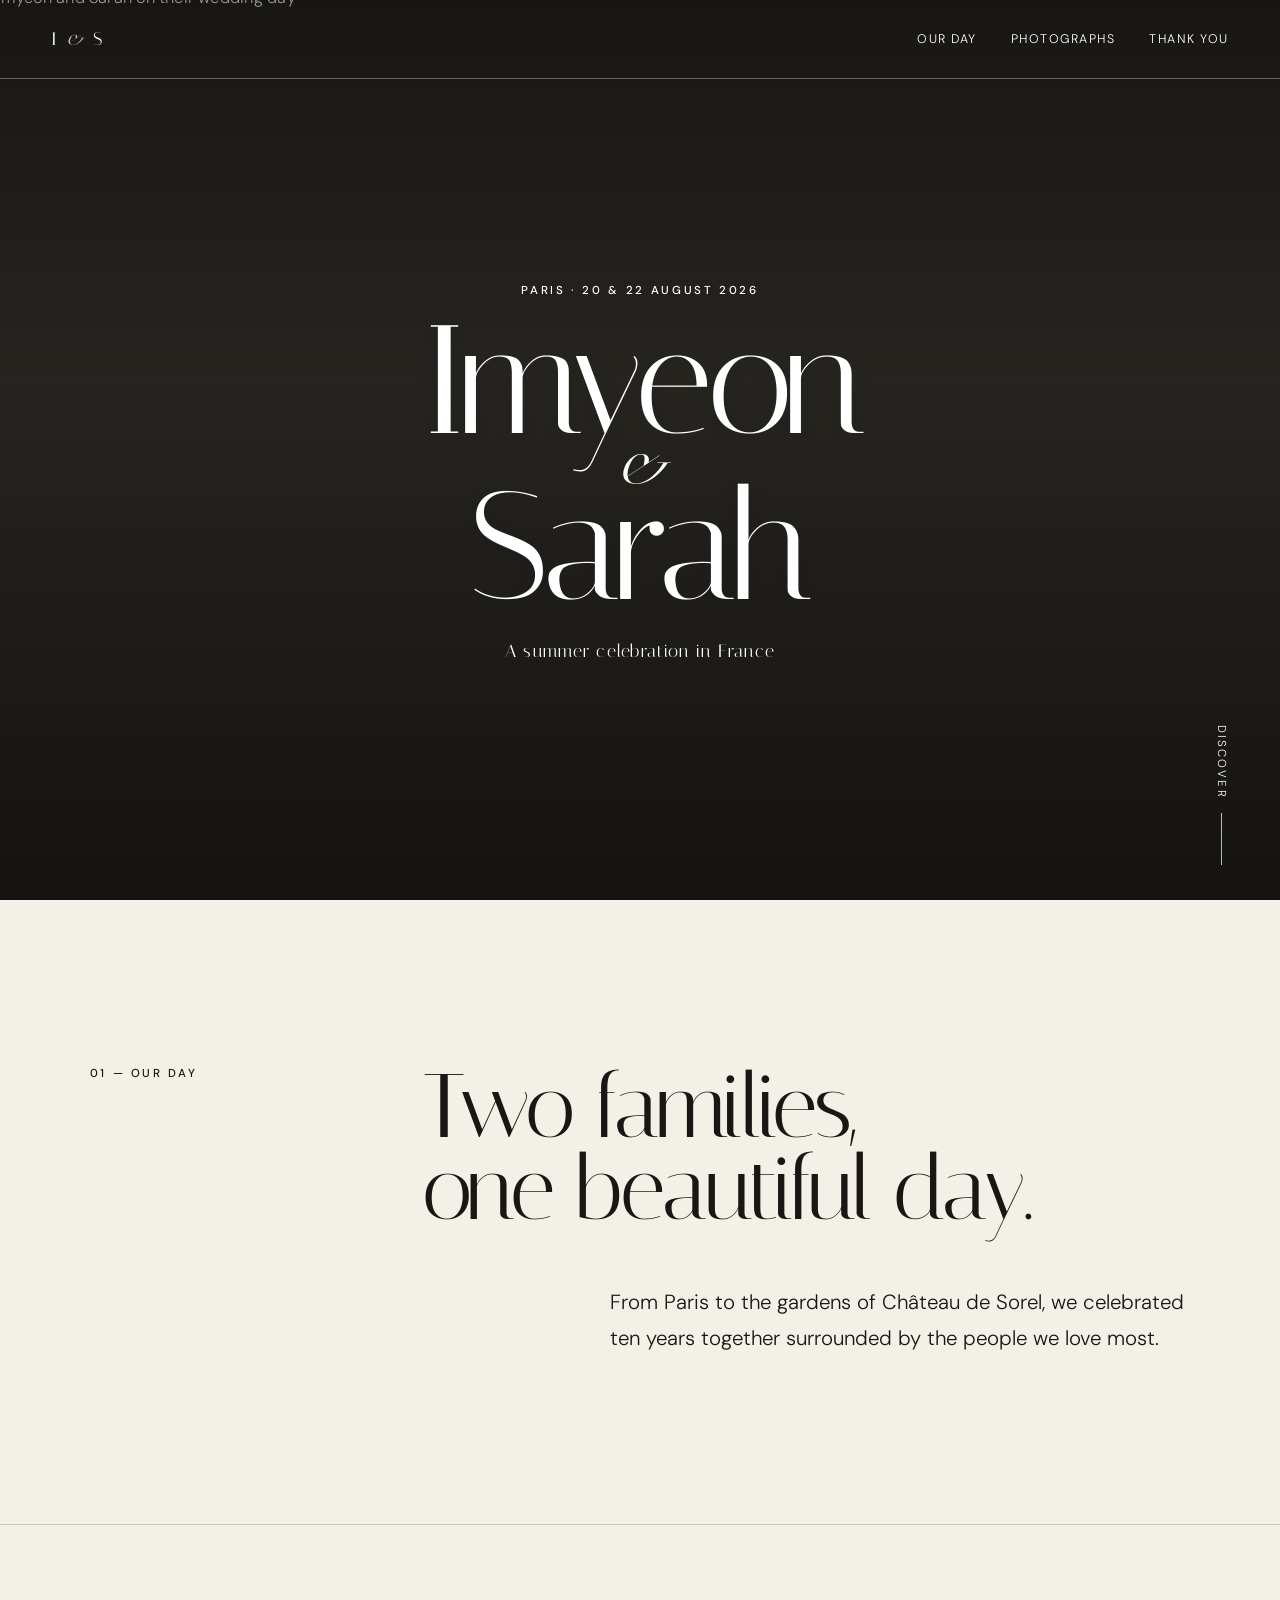
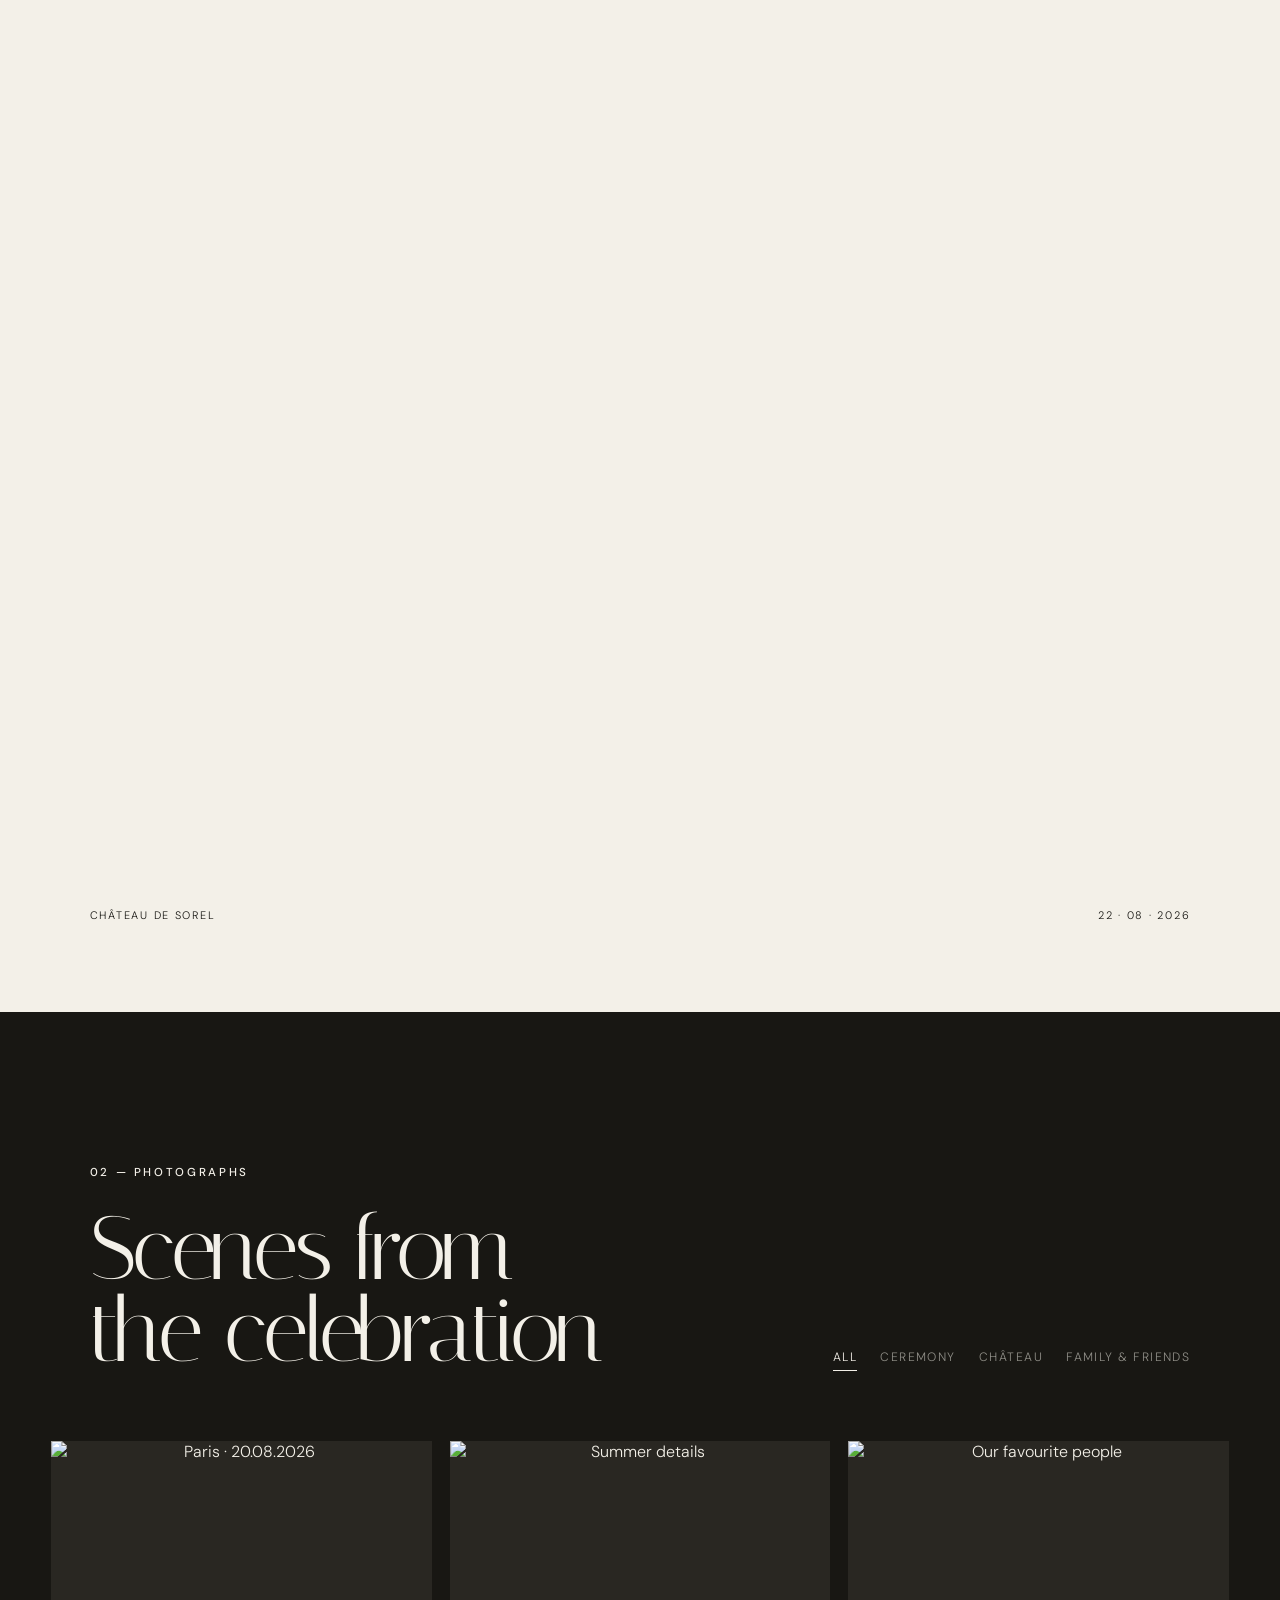
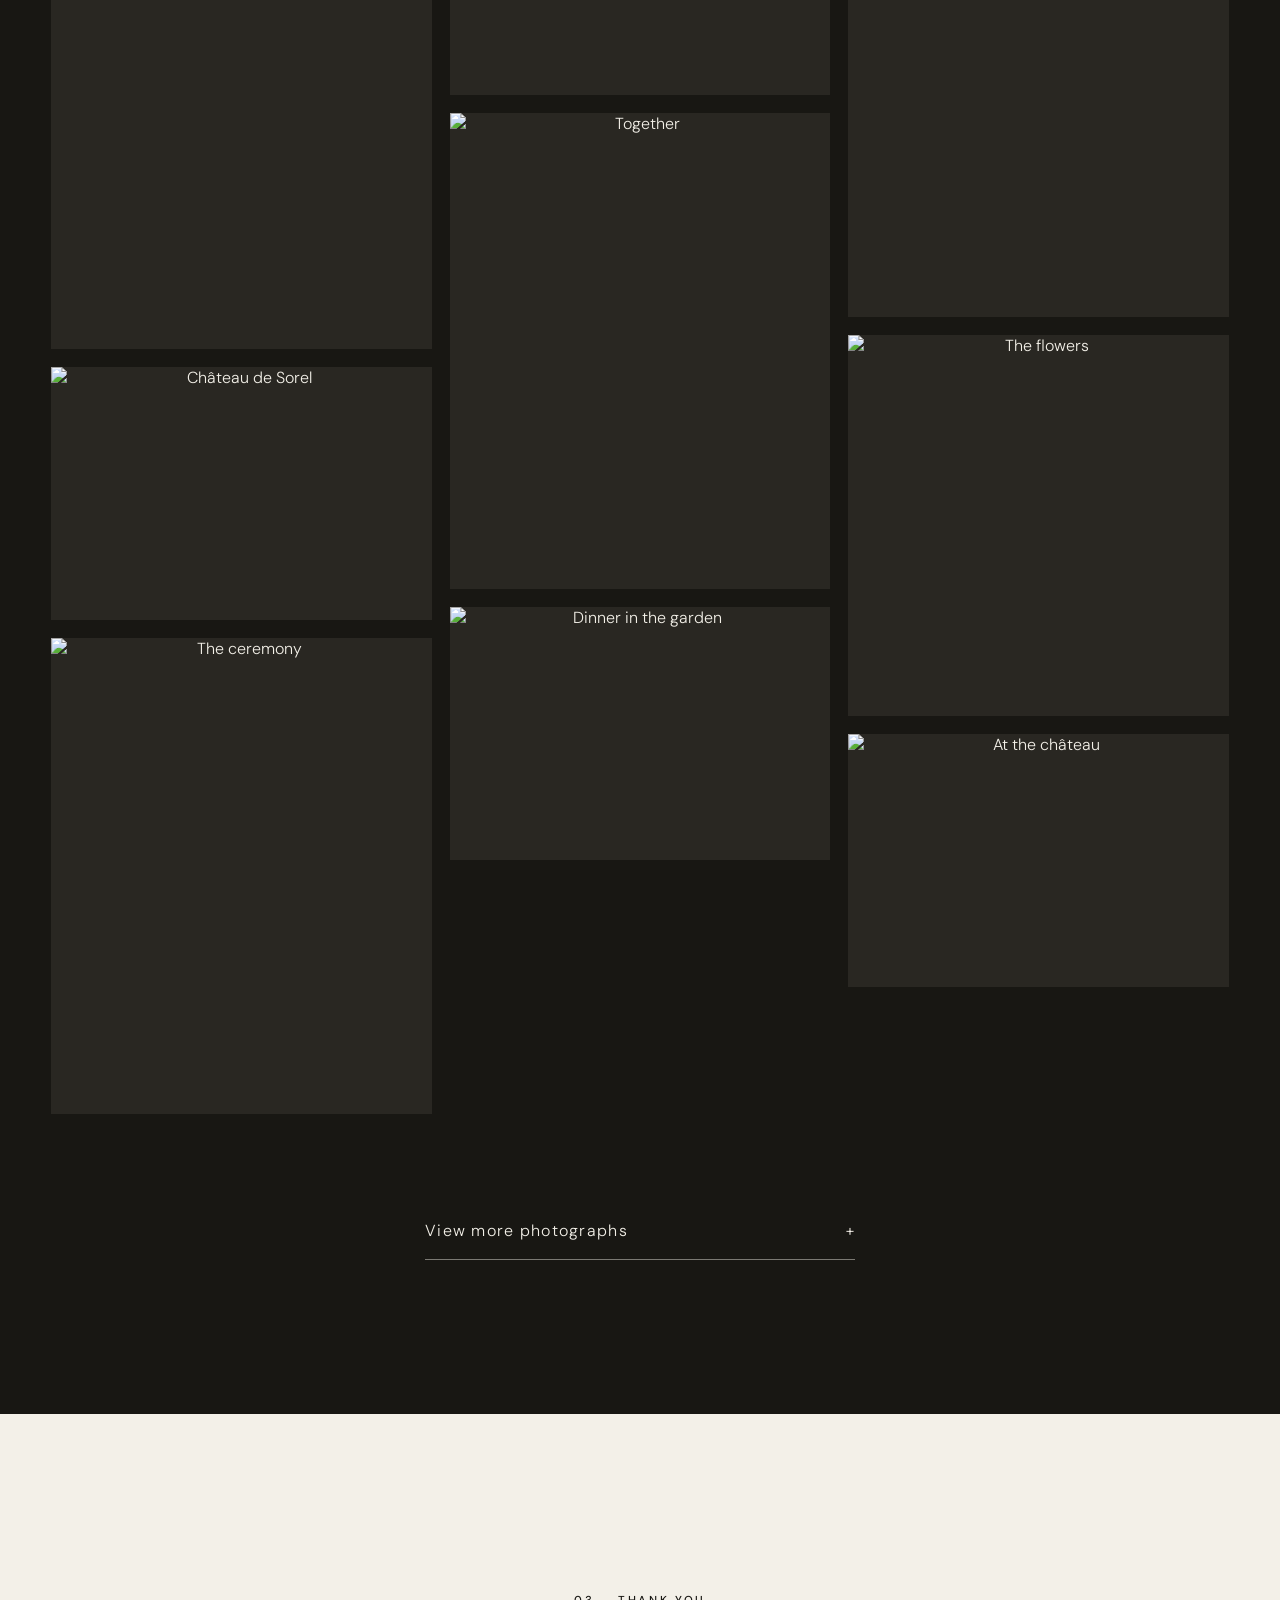
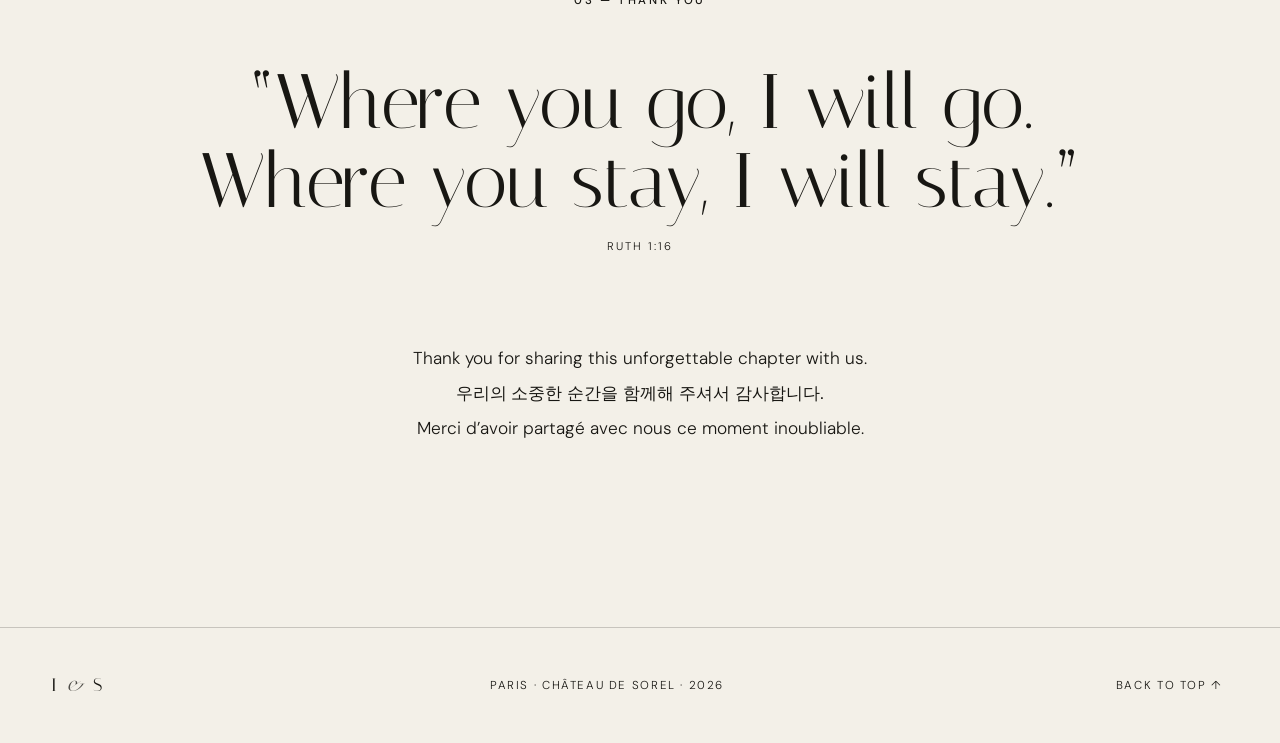
==== index.html @ 25a65e2f "Add wedding website" ====
<!doctype html>
<html lang="en">
<head>
  <meta charset="UTF-8" />
  <meta name="viewport" content="width=device-width, initial-scale=1" />
  <meta name="description" content="The wedding of Imyeon and Sarah — Paris and Château de Sorel, August 2026." />
  <meta name="theme-color" content="#151411" />
  <title>Imyeon & Sarah — Our Wedding</title>
  <link rel="preconnect" href="https://fonts.googleapis.com" />
  <link rel="preconnect" href="https://fonts.gstatic.com" crossorigin />
  <link href="https://fonts.googleapis.com/css2?family=DM+Sans:wght@300;400;500&family=Italiana&display=swap" rel="stylesheet" />
  <link rel="icon" type="image/svg+xml" href="data:image/svg+xml,%3Csvg xmlns='http://www.w3.org/2000/svg' viewBox='0 0 64 64'%3E%3Crect width='64' height='64' rx='32' fill='%23151411'/%3E%3Cpath d='M17 20v24M47 20v24M17 32h30' stroke='%23f6f2e9' stroke-width='3'/%3E%3C/svg%3E" />
  <link rel="stylesheet" href="styles.css" />
</head>
<body>
  <div class="loader" id="loader" aria-hidden="true"><span>IMYEON &amp; SARAH</span></div>

  <header class="hero" id="home">
    <nav class="nav" aria-label="Main navigation">
      <a class="monogram" href="#home" aria-label="Back to top">I <i>&amp;</i> S</a>
      <button class="menu-button" type="button" aria-expanded="false" aria-controls="menu">Menu</button>
      <div class="menu" id="menu">
        <a href="#story">Our day</a>
        <a href="#gallery">Photographs</a>
        <a href="#thanks">Thank you</a>
      </div>
    </nav>

    <img class="hero-image" id="heroImage" alt="Imyeon and Sarah on their wedding day" />
    <div class="hero-shade"></div>
    <div class="hero-copy">
      <p class="eyebrow">Paris · 20 &amp; 22 August 2026</p>
      <h1><span>Imyeon</span><em>&amp;</em><span>Sarah</span></h1>
      <p class="hero-caption">A summer celebration in France</p>
    </div>
    <a class="scroll-cue" href="#story"><span>Discover</span><i></i></a>
  </header>

  <main>
    <section class="intro" id="story">
      <p class="section-number">01 — Our day</p>
      <div>
        <h2>Two families,<br />one beautiful day.</h2>
        <p>From Paris to the gardens of Château de Sorel, we celebrated ten years together surrounded by the people we love most.</p>
      </div>
    </section>

    <section class="featured" aria-label="Featured photograph">
      <div class="featured-image-wrap">
        <img id="featuredImage" alt="A quiet moment from the wedding" loading="lazy" />
      </div>
      <p>Château de Sorel <span>22 · 08 · 2026</span></p>
    </section>

    <section class="gallery-section" id="gallery">
      <header class="gallery-header">
        <div>
          <p class="section-number">02 — Photographs</p>
          <h2>Scenes from<br />the celebration</h2>
        </div>
        <div class="filters" id="filters" aria-label="Filter photographs"></div>
      </header>
      <div class="gallery" id="galleryGrid" aria-live="polite"></div>
      <button class="load-more" id="loadMore" type="button">View more photographs <span>+</span></button>
    </section>

    <section class="quote" id="thanks">
      <p class="section-number">03 — Thank you</p>
      <blockquote>“Where you go, I will go.<br />Where you stay, I will stay.”</blockquote>
      <p class="reference">Ruth 1:16</p>
      <div class="thanks-copy">
        <p>Thank you for sharing this unforgettable chapter with us.</p>
        <p class="ko">우리의 소중한 순간을 함께해 주셔서 감사합니다.</p>
        <p class="fr">Merci d’avoir partagé avec nous ce moment inoubliable.</p>
      </div>
    </section>
  </main>

  <footer>
    <a class="monogram footer-mark" href="#home">I <i>&amp;</i> S</a>
    <p>Paris · Château de Sorel · 2026</p>
    <button type="button" id="backToTop">Back to top ↑</button>
  </footer>

  <dialog class="lightbox" id="lightbox">
    <button class="lightbox-close" type="button" aria-label="Close photograph">×</button>
    <button class="lightbox-nav previous" type="button" aria-label="Previous photograph">←</button>
    <figure>
      <img id="lightboxImage" alt="" />
      <figcaption id="lightboxCaption"></figcaption>
    </figure>
    <button class="lightbox-nav next" type="button" aria-label="Next photograph">→</button>
  </dialog>

  <script src="photos.js"></script>
  <script src="app.js"></script>
</body>
</html>
---- styles.css ----
:root {
  --ink: #181713;
  --paper: #f3f0e8;
  --warm: #d8cdbb;
  --line: rgba(24, 23, 19, 0.2);
  --serif: "Italiana", Georgia, serif;
  --sans: "DM Sans", Arial, sans-serif;
}

* { box-sizing: border-box; }
html { scroll-behavior: smooth; }
body { margin: 0; background: var(--paper); color: var(--ink); font-family: var(--sans); font-weight: 300; }
body.lightbox-open { overflow: hidden; }
img { display: block; width: 100%; }
a { color: inherit; text-decoration: none; }
button { color: inherit; font: inherit; }

.loader { position: fixed; inset: 0; z-index: 100; display: grid; place-items: center; background: var(--ink); color: var(--paper); letter-spacing: .35em; font-size: .75rem; transition: opacity .8s ease, visibility .8s; }
.loader.hidden { opacity: 0; visibility: hidden; }

.hero { position: relative; min-height: 100svh; overflow: hidden; background: #292722; color: white; }
.hero-image { position: absolute; inset: 0; height: 100%; object-fit: cover; object-position: center 42%; transform: scale(1.03); animation: heroReveal 2.2s cubic-bezier(.2,.7,.2,1) forwards; }
.hero-shade { position: absolute; inset: 0; background: linear-gradient(180deg, rgba(0,0,0,.42), rgba(0,0,0,.05) 42%, rgba(0,0,0,.5)); }
.nav { position: absolute; z-index: 4; top: 0; left: 0; right: 0; display: flex; align-items: center; justify-content: space-between; padding: 28px 4vw; border-bottom: 1px solid rgba(255,255,255,.32); }
.monogram { font-family: var(--serif); font-size: 1.15rem; letter-spacing: .12em; }
.monogram i { font-weight: normal; opacity: .75; }
.menu { display: flex; gap: 34px; font-size: .78rem; letter-spacing: .12em; text-transform: uppercase; }
.menu a { position: relative; }
.menu a::after { content: ""; position: absolute; left: 0; bottom: -7px; width: 0; height: 1px; background: currentColor; transition: width .25s; }
.menu a:hover::after { width: 100%; }
.menu-button { display: none; border: 0; background: transparent; text-transform: uppercase; letter-spacing: .1em; }
.hero-copy { position: absolute; z-index: 2; inset: 0; display: grid; align-content: center; justify-items: center; padding: 8rem 5vw 4rem; text-align: center; }
.eyebrow, .section-number { margin: 0 0 28px; text-transform: uppercase; letter-spacing: .23em; font-size: .72rem; font-weight: 500; }
h1 { margin: 0; font-family: var(--serif); font-size: clamp(4.6rem, 12vw, 11rem); font-weight: 400; line-height: .72; letter-spacing: -.035em; text-shadow: 0 2px 22px rgba(0,0,0,.15); }
h1 span { display: block; }
h1 em { display: block; margin: .18em 0 .12em; font-size: .35em; font-weight: 400; }
.hero-caption { margin-top: 38px; font-family: var(--serif); font-size: 1.15rem; letter-spacing: .07em; }
.scroll-cue { position: absolute; z-index: 3; right: 4vw; bottom: 35px; display: flex; align-items: center; gap: 14px; font-size: .72rem; letter-spacing: .18em; text-transform: uppercase; writing-mode: vertical-rl; }
.scroll-cue i { display: block; width: 1px; height: 52px; background: rgba(255,255,255,.7); }

.intro { display: grid; grid-template-columns: minmax(170px, 1fr) 3fr; gap: 6vw; padding: clamp(90px, 13vw, 190px) 7vw; border-bottom: 1px solid var(--line); }
.intro h2, .gallery-header h2 { margin: 0; font-family: var(--serif); font-weight: 400; font-size: clamp(3.2rem, 7vw, 7.8rem); line-height: .91; letter-spacing: -.035em; }
.intro div > p { max-width: 580px; margin: 56px 0 0 auto; font-size: clamp(1.05rem, 1.6vw, 1.35rem); line-height: 1.75; }

.featured { padding: 7vw; }
.featured-image-wrap { height: min(76vw, 880px); overflow: hidden; }
.featured-image-wrap img { height: 110%; object-fit: cover; object-position: center; transform: translateY(-4%); }
.featured > p { display: flex; justify-content: space-between; margin: 14px 0 0; text-transform: uppercase; letter-spacing: .16em; font-size: .68rem; }

.gallery-section { padding: clamp(90px, 12vw, 170px) 4vw; background: var(--ink); color: var(--paper); }
.gallery-header { display: flex; justify-content: space-between; align-items: flex-end; gap: 40px; padding: 0 3vw 70px; }
.filters { display: flex; flex-wrap: wrap; justify-content: flex-end; gap: 10px 23px; max-width: 520px; }
.filter { padding: 5px 0; border: 0; border-bottom: 1px solid transparent; background: none; color: rgba(243,240,232,.55); cursor: pointer; font-size: .76rem; letter-spacing: .12em; text-transform: uppercase; }
.filter:hover, .filter.active { border-color: currentColor; color: var(--paper); }
.gallery { columns: 3 290px; column-gap: 18px; }
.gallery-item { position: relative; display: inline-block; width: 100%; margin: 0 0 18px; padding: 0; border: 0; background: #292722; cursor: zoom-in; overflow: hidden; break-inside: avoid; }
.gallery-item img { aspect-ratio: var(--ratio); object-fit: cover; transition: transform .8s cubic-bezier(.2,.65,.2,1), opacity .4s; }
.gallery-item::after { content: attr(data-caption); position: absolute; inset: auto 0 0; padding: 45px 18px 16px; color: white; background: linear-gradient(transparent, rgba(0,0,0,.55)); text-align: left; font-size: .69rem; letter-spacing: .12em; text-transform: uppercase; opacity: 0; transition: opacity .35s; }
.gallery-item:hover img { transform: scale(1.025); }
.gallery-item:hover::after { opacity: 1; }
.load-more { display: flex; justify-content: space-between; width: min(430px, 100%); margin: 70px auto 0; padding: 18px 0; border: 0; border-bottom: 1px solid rgba(243,240,232,.45); background: none; color: var(--paper); cursor: pointer; letter-spacing: .08em; }
.load-more:hover { border-color: var(--paper); }
.load-more[hidden] { display: none; }

.quote { padding: clamp(100px, 14vw, 200px) 7vw; text-align: center; }
.quote blockquote { margin: 55px auto 18px; font-family: var(--serif); font-size: clamp(2.8rem, 6vw, 6.5rem); line-height: 1.03; }
.reference { margin-bottom: 90px; text-transform: uppercase; letter-spacing: .18em; font-size: .7rem; }
.thanks-copy { max-width: 650px; margin: auto; font-size: 1.08rem; line-height: 1.8; }
.thanks-copy p { margin: .25rem 0; }
.thanks-copy .ko { font-family: sans-serif; }

footer { display: flex; align-items: center; justify-content: space-between; gap: 25px; padding: 38px 4vw; border-top: 1px solid var(--line); font-size: .72rem; letter-spacing: .14em; text-transform: uppercase; }
footer button { border: 0; background: none; cursor: pointer; text-transform: inherit; letter-spacing: inherit; }

.lightbox { width: 100vw; max-width: none; height: 100dvh; max-height: none; margin: 0; padding: 0; border: 0; background: rgba(15,14,12,.98); color: white; }
.lightbox[open] { display: grid; grid-template-columns: 80px 1fr 80px; align-items: center; }
.lightbox::backdrop { background: rgba(15,14,12,.92); }
.lightbox figure { display: grid; height: 100%; margin: 0; padding: 38px 0 28px; place-items: center; overflow: hidden; }
.lightbox img { width: auto; max-width: 100%; height: auto; max-height: calc(100dvh - 100px); object-fit: contain; }
.lightbox figcaption { align-self: end; font-size: .7rem; letter-spacing: .15em; text-transform: uppercase; }
.lightbox button { border: 0; background: none; color: white; cursor: pointer; font-size: 1.8rem; }
.lightbox-close { position: fixed; z-index: 2; top: 20px; right: 28px; }

@keyframes heroReveal { from { opacity: 0; transform: scale(1.12); } to { opacity: 1; transform: scale(1.03); } }
@media (prefers-reduced-motion: reduce) { html { scroll-behavior: auto; } *, *::before, *::after { animation-duration: .01ms !important; transition-duration: .01ms !important; } }

@media (max-width: 760px) {
  .nav { padding: 22px 20px; }
  .menu-button { display: block; }
  .menu { position: absolute; top: 100%; left: 0; right: 0; display: none; flex-direction: column; gap: 22px; padding: 28px 20px; background: rgba(24,23,19,.95); }
  .menu.open { display: flex; }
  h1 { font-size: clamp(4rem, 24vw, 7rem); }
  .hero-copy { padding-inline: 1rem; }
  .scroll-cue { display: none; }
  .intro { grid-template-columns: 1fr; padding-inline: 6vw; }
  .intro div > p { margin: 35px 0 0; }
  .featured { padding: 6vw; }
  .featured-image-wrap { height: 115vw; }
  .gallery-section { padding-inline: 5vw; }
  .gallery-header { display: block; padding-inline: 0; }
  .filters { justify-content: flex-start; margin-top: 38px; }
  .gallery { columns: 2 135px; column-gap: 9px; }
  .gallery-item { margin-bottom: 9px; }
  .gallery-item::after { display: none; }
  .lightbox[open] { grid-template-columns: 48px 1fr 48px; }
  .lightbox figure { padding-block: 60px 26px; }
  footer { flex-direction: column; text-align: center; }
}
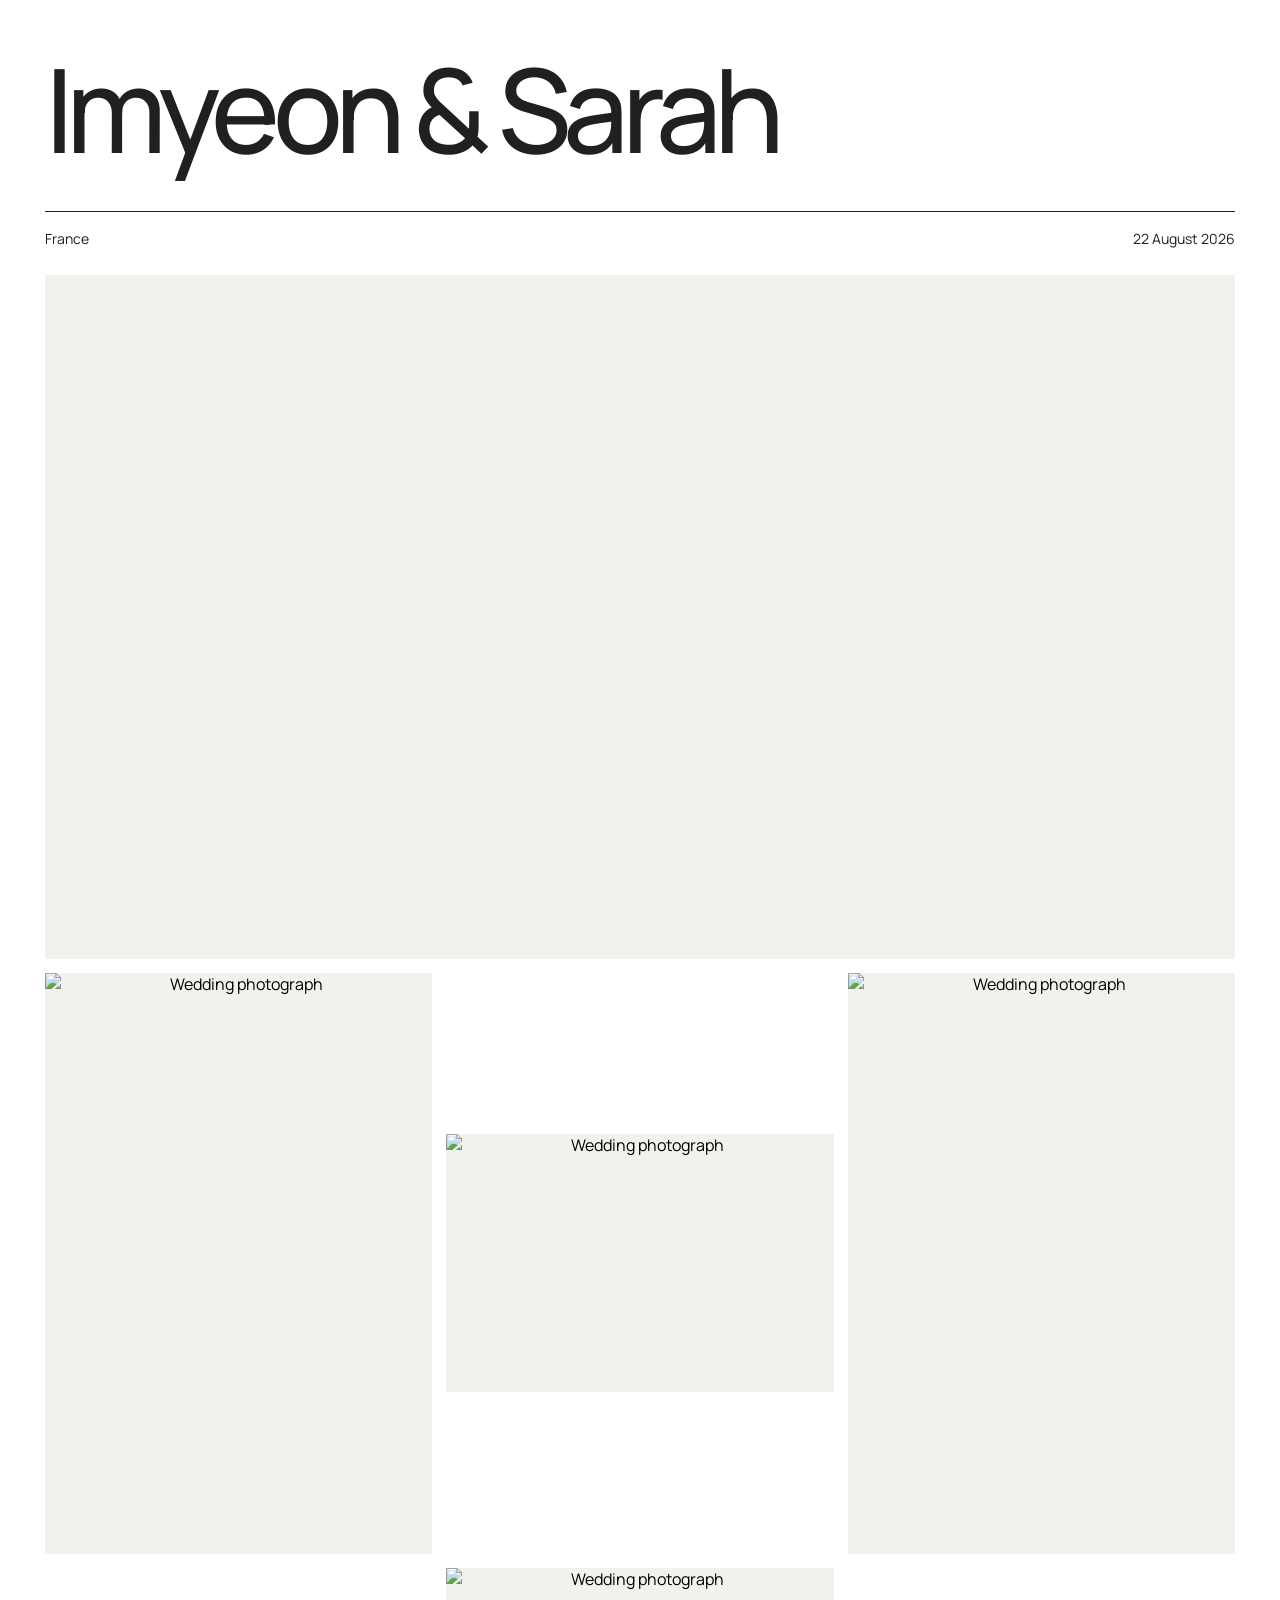
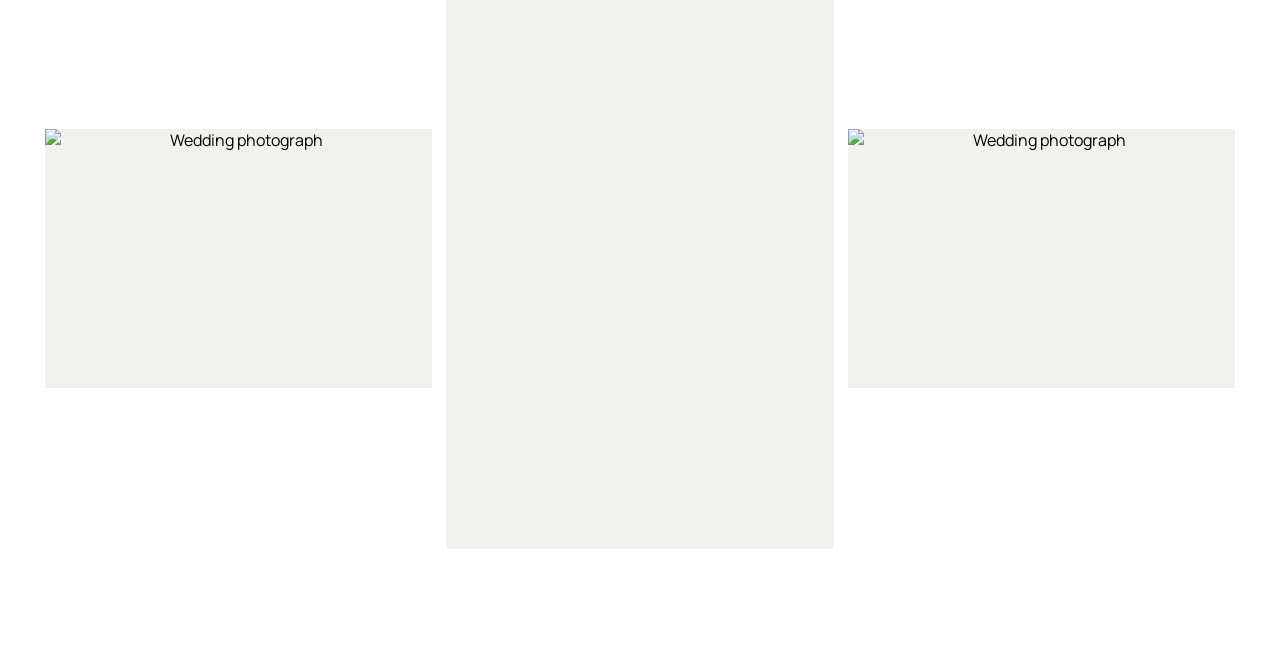
==== commit 027ba42e: "Add files via upload" ====
--- a/index.html
+++ b/index.html
@@ -1,98 +1,36 @@
 <!doctype html>
 <html lang="en">
 <head>
-  <meta charset="UTF-8" />
-  <meta name="viewport" content="width=device-width, initial-scale=1" />
-  <meta name="description" content="The wedding of Imyeon and Sarah — Paris and Château de Sorel, August 2026." />
-  <meta name="theme-color" content="#151411" />
-  <title>Imyeon & Sarah — Our Wedding</title>
-  <link rel="preconnect" href="https://fonts.googleapis.com" />
-  <link rel="preconnect" href="https://fonts.gstatic.com" crossorigin />
-  <link href="https://fonts.googleapis.com/css2?family=DM+Sans:wght@300;400;500&family=Italiana&display=swap" rel="stylesheet" />
-  <link rel="icon" type="image/svg+xml" href="data:image/svg+xml,%3Csvg xmlns='http://www.w3.org/2000/svg' viewBox='0 0 64 64'%3E%3Crect width='64' height='64' rx='32' fill='%23151411'/%3E%3Cpath d='M17 20v24M47 20v24M17 32h30' stroke='%23f6f2e9' stroke-width='3'/%3E%3C/svg%3E" />
-  <link rel="stylesheet" href="styles.css" />
+<meta charset="utf-8">
+<meta name="viewport" content="width=device-width,initial-scale=1">
+<meta name="description" content="Imyeon & Sarah — France, 22 August 2026">
+<meta name="theme-color" content="#ffffff">
+<title>Imyeon & Sarah</title>
+<link rel="preconnect" href="https://fonts.googleapis.com">
+<link rel="preconnect" href="https://fonts.gstatic.com" crossorigin>
+<link href="https://fonts.googleapis.com/css2?family=Manrope:wght@400;500&display=swap" rel="stylesheet">
+<link rel="icon" href="data:image/svg+xml,%3Csvg xmlns='http://www.w3.org/2000/svg' viewBox='0 0 64 64'%3E%3Crect width='64' height='64' fill='white'/%3E%3Ctext x='32' y='45' text-anchor='middle' fill='%2320211f' font-family='Arial' font-size='42'%3E%26%3C/text%3E%3C/svg%3E">
+<link rel="stylesheet" href="styles.css?v=studio-20261019">
 </head>
 <body>
-  <div class="loader" id="loader" aria-hidden="true"><span>IMYEON &amp; SARAH</span></div>
-
-  <header class="hero" id="home">
-    <nav class="nav" aria-label="Main navigation">
-      <a class="monogram" href="#home" aria-label="Back to top">I <i>&amp;</i> S</a>
-      <button class="menu-button" type="button" aria-expanded="false" aria-controls="menu">Menu</button>
-      <div class="menu" id="menu">
-        <a href="#story">Our day</a>
-        <a href="#gallery">Photographs</a>
-        <a href="#thanks">Thank you</a>
-      </div>
-    </nav>
-
-    <img class="hero-image" id="heroImage" alt="Imyeon and Sarah on their wedding day" />
-    <div class="hero-shade"></div>
-    <div class="hero-copy">
-      <p class="eyebrow">Paris · 20 &amp; 22 August 2026</p>
-      <h1><span>Imyeon</span><em>&amp;</em><span>Sarah</span></h1>
-      <p class="hero-caption">A summer celebration in France</p>
-    </div>
-    <a class="scroll-cue" href="#story"><span>Discover</span><i></i></a>
-  </header>
-
-  <main>
-    <section class="intro" id="story">
-      <p class="section-number">01 — Our day</p>
-      <div>
-        <h2>Two families,<br />one beautiful day.</h2>
-        <p>From Paris to the gardens of Château de Sorel, we celebrated ten years together surrounded by the people we love most.</p>
-      </div>
-    </section>
-
-    <section class="featured" aria-label="Featured photograph">
-      <div class="featured-image-wrap">
-        <img id="featuredImage" alt="A quiet moment from the wedding" loading="lazy" />
-      </div>
-      <p>Château de Sorel <span>22 · 08 · 2026</span></p>
-    </section>
-
-    <section class="gallery-section" id="gallery">
-      <header class="gallery-header">
-        <div>
-          <p class="section-number">02 — Photographs</p>
-          <h2>Scenes from<br />the celebration</h2>
-        </div>
-        <div class="filters" id="filters" aria-label="Filter photographs"></div>
-      </header>
-      <div class="gallery" id="galleryGrid" aria-live="polite"></div>
-      <button class="load-more" id="loadMore" type="button">View more photographs <span>+</span></button>
-    </section>
-
-    <section class="quote" id="thanks">
-      <p class="section-number">03 — Thank you</p>
-      <blockquote>“Where you go, I will go.<br />Where you stay, I will stay.”</blockquote>
-      <p class="reference">Ruth 1:16</p>
-      <div class="thanks-copy">
-        <p>Thank you for sharing this unforgettable chapter with us.</p>
-        <p class="ko">우리의 소중한 순간을 함께해 주셔서 감사합니다.</p>
-        <p class="fr">Merci d’avoir partagé avec nous ce moment inoubliable.</p>
-      </div>
-    </section>
-  </main>
-
-  <footer>
-    <a class="monogram footer-mark" href="#home">I <i>&amp;</i> S</a>
-    <p>Paris · Château de Sorel · 2026</p>
-    <button type="button" id="backToTop">Back to top ↑</button>
-  </footer>
-
-  <dialog class="lightbox" id="lightbox">
-    <button class="lightbox-close" type="button" aria-label="Close photograph">×</button>
-    <button class="lightbox-nav previous" type="button" aria-label="Previous photograph">←</button>
-    <figure>
-      <img id="lightboxImage" alt="" />
-      <figcaption id="lightboxCaption"></figcaption>
-    </figure>
-    <button class="lightbox-nav next" type="button" aria-label="Next photograph">→</button>
-  </dialog>
-
-  <script src="photos.js"></script>
-  <script src="app.js"></script>
+<div class="site">
+<header class="hero">
+  <h1>Imyeon &amp; Sarah</h1>
+  <p class="date"><span>France</span><span>22 August 2026</span></p>
+  <div class="cover-frame"><img id="heroImage" alt="" fetchpriority="high"></div>
+</header>
+<main id="gallery" aria-label="Wedding photographs">
+  <div id="galleryGrid" class="gallery"></div>
+  <p id="empty" hidden>No photographs yet.</p>
+</main>
+</div>
+<dialog id="lightbox" aria-label="Photograph viewer">
+  <button type="button" class="close" aria-label="Close photograph" autofocus>×</button>
+  <button type="button" class="previous" aria-label="Previous photograph">‹</button>
+  <figure><img id="lightboxImage" alt=""><figcaption id="counter" aria-live="polite"></figcaption></figure>
+  <button type="button" class="next" aria-label="Next photograph">›</button>
+</dialog>
+<script src="photos.js"></script>
+<script src="app.js?v=studio-20261019"></script>
 </body>
 </html>
--- a/styles.css
+++ b/styles.css
@@ -1,108 +1,22 @@
-:root {
-  --ink: #181713;
-  --paper: #f3f0e8;
-  --warm: #d8cdbb;
-  --line: rgba(24, 23, 19, 0.2);
-  --serif: "Italiana", Georgia, serif;
-  --sans: "DM Sans", Arial, sans-serif;
-}
-
-* { box-sizing: border-box; }
-html { scroll-behavior: smooth; }
-body { margin: 0; background: var(--paper); color: var(--ink); font-family: var(--sans); font-weight: 300; }
-body.lightbox-open { overflow: hidden; }
-img { display: block; width: 100%; }
-a { color: inherit; text-decoration: none; }
-button { color: inherit; font: inherit; }
-
-.loader { position: fixed; inset: 0; z-index: 100; display: grid; place-items: center; background: var(--ink); color: var(--paper); letter-spacing: .35em; font-size: .75rem; transition: opacity .8s ease, visibility .8s; }
-.loader.hidden { opacity: 0; visibility: hidden; }
-
-.hero { position: relative; min-height: 100svh; overflow: hidden; background: #292722; color: white; }
-.hero-image { position: absolute; inset: 0; height: 100%; object-fit: cover; object-position: center 42%; transform: scale(1.03); animation: heroReveal 2.2s cubic-bezier(.2,.7,.2,1) forwards; }
-.hero-shade { position: absolute; inset: 0; background: linear-gradient(180deg, rgba(0,0,0,.42), rgba(0,0,0,.05) 42%, rgba(0,0,0,.5)); }
-.nav { position: absolute; z-index: 4; top: 0; left: 0; right: 0; display: flex; align-items: center; justify-content: space-between; padding: 28px 4vw; border-bottom: 1px solid rgba(255,255,255,.32); }
-.monogram { font-family: var(--serif); font-size: 1.15rem; letter-spacing: .12em; }
-.monogram i { font-weight: normal; opacity: .75; }
-.menu { display: flex; gap: 34px; font-size: .78rem; letter-spacing: .12em; text-transform: uppercase; }
-.menu a { position: relative; }
-.menu a::after { content: ""; position: absolute; left: 0; bottom: -7px; width: 0; height: 1px; background: currentColor; transition: width .25s; }
-.menu a:hover::after { width: 100%; }
-.menu-button { display: none; border: 0; background: transparent; text-transform: uppercase; letter-spacing: .1em; }
-.hero-copy { position: absolute; z-index: 2; inset: 0; display: grid; align-content: center; justify-items: center; padding: 8rem 5vw 4rem; text-align: center; }
-.eyebrow, .section-number { margin: 0 0 28px; text-transform: uppercase; letter-spacing: .23em; font-size: .72rem; font-weight: 500; }
-h1 { margin: 0; font-family: var(--serif); font-size: clamp(4.6rem, 12vw, 11rem); font-weight: 400; line-height: .72; letter-spacing: -.035em; text-shadow: 0 2px 22px rgba(0,0,0,.15); }
-h1 span { display: block; }
-h1 em { display: block; margin: .18em 0 .12em; font-size: .35em; font-weight: 400; }
-.hero-caption { margin-top: 38px; font-family: var(--serif); font-size: 1.15rem; letter-spacing: .07em; }
-.scroll-cue { position: absolute; z-index: 3; right: 4vw; bottom: 35px; display: flex; align-items: center; gap: 14px; font-size: .72rem; letter-spacing: .18em; text-transform: uppercase; writing-mode: vertical-rl; }
-.scroll-cue i { display: block; width: 1px; height: 52px; background: rgba(255,255,255,.7); }
-
-.intro { display: grid; grid-template-columns: minmax(170px, 1fr) 3fr; gap: 6vw; padding: clamp(90px, 13vw, 190px) 7vw; border-bottom: 1px solid var(--line); }
-.intro h2, .gallery-header h2 { margin: 0; font-family: var(--serif); font-weight: 400; font-size: clamp(3.2rem, 7vw, 7.8rem); line-height: .91; letter-spacing: -.035em; }
-.intro div > p { max-width: 580px; margin: 56px 0 0 auto; font-size: clamp(1.05rem, 1.6vw, 1.35rem); line-height: 1.75; }
-
-.featured { padding: 7vw; }
-.featured-image-wrap { height: min(76vw, 880px); overflow: hidden; }
-.featured-image-wrap img { height: 110%; object-fit: cover; object-position: center; transform: translateY(-4%); }
-.featured > p { display: flex; justify-content: space-between; margin: 14px 0 0; text-transform: uppercase; letter-spacing: .16em; font-size: .68rem; }
-
-.gallery-section { padding: clamp(90px, 12vw, 170px) 4vw; background: var(--ink); color: var(--paper); }
-.gallery-header { display: flex; justify-content: space-between; align-items: flex-end; gap: 40px; padding: 0 3vw 70px; }
-.filters { display: flex; flex-wrap: wrap; justify-content: flex-end; gap: 10px 23px; max-width: 520px; }
-.filter { padding: 5px 0; border: 0; border-bottom: 1px solid transparent; background: none; color: rgba(243,240,232,.55); cursor: pointer; font-size: .76rem; letter-spacing: .12em; text-transform: uppercase; }
-.filter:hover, .filter.active { border-color: currentColor; color: var(--paper); }
-.gallery { columns: 3 290px; column-gap: 18px; }
-.gallery-item { position: relative; display: inline-block; width: 100%; margin: 0 0 18px; padding: 0; border: 0; background: #292722; cursor: zoom-in; overflow: hidden; break-inside: avoid; }
-.gallery-item img { aspect-ratio: var(--ratio); object-fit: cover; transition: transform .8s cubic-bezier(.2,.65,.2,1), opacity .4s; }
-.gallery-item::after { content: attr(data-caption); position: absolute; inset: auto 0 0; padding: 45px 18px 16px; color: white; background: linear-gradient(transparent, rgba(0,0,0,.55)); text-align: left; font-size: .69rem; letter-spacing: .12em; text-transform: uppercase; opacity: 0; transition: opacity .35s; }
-.gallery-item:hover img { transform: scale(1.025); }
-.gallery-item:hover::after { opacity: 1; }
-.load-more { display: flex; justify-content: space-between; width: min(430px, 100%); margin: 70px auto 0; padding: 18px 0; border: 0; border-bottom: 1px solid rgba(243,240,232,.45); background: none; color: var(--paper); cursor: pointer; letter-spacing: .08em; }
-.load-more:hover { border-color: var(--paper); }
-.load-more[hidden] { display: none; }
-
-.quote { padding: clamp(100px, 14vw, 200px) 7vw; text-align: center; }
-.quote blockquote { margin: 55px auto 18px; font-family: var(--serif); font-size: clamp(2.8rem, 6vw, 6.5rem); line-height: 1.03; }
-.reference { margin-bottom: 90px; text-transform: uppercase; letter-spacing: .18em; font-size: .7rem; }
-.thanks-copy { max-width: 650px; margin: auto; font-size: 1.08rem; line-height: 1.8; }
-.thanks-copy p { margin: .25rem 0; }
-.thanks-copy .ko { font-family: sans-serif; }
-
-footer { display: flex; align-items: center; justify-content: space-between; gap: 25px; padding: 38px 4vw; border-top: 1px solid var(--line); font-size: .72rem; letter-spacing: .14em; text-transform: uppercase; }
-footer button { border: 0; background: none; cursor: pointer; text-transform: inherit; letter-spacing: inherit; }
-
-.lightbox { width: 100vw; max-width: none; height: 100dvh; max-height: none; margin: 0; padding: 0; border: 0; background: rgba(15,14,12,.98); color: white; }
-.lightbox[open] { display: grid; grid-template-columns: 80px 1fr 80px; align-items: center; }
-.lightbox::backdrop { background: rgba(15,14,12,.92); }
-.lightbox figure { display: grid; height: 100%; margin: 0; padding: 38px 0 28px; place-items: center; overflow: hidden; }
-.lightbox img { width: auto; max-width: 100%; height: auto; max-height: calc(100dvh - 100px); object-fit: contain; }
-.lightbox figcaption { align-self: end; font-size: .7rem; letter-spacing: .15em; text-transform: uppercase; }
-.lightbox button { border: 0; background: none; color: white; cursor: pointer; font-size: 1.8rem; }
-.lightbox-close { position: fixed; z-index: 2; top: 20px; right: 28px; }
-
-@keyframes heroReveal { from { opacity: 0; transform: scale(1.12); } to { opacity: 1; transform: scale(1.03); } }
-@media (prefers-reduced-motion: reduce) { html { scroll-behavior: auto; } *, *::before, *::after { animation-duration: .01ms !important; transition-duration: .01ms !important; } }
-
-@media (max-width: 760px) {
-  .nav { padding: 22px 20px; }
-  .menu-button { display: block; }
-  .menu { position: absolute; top: 100%; left: 0; right: 0; display: none; flex-direction: column; gap: 22px; padding: 28px 20px; background: rgba(24,23,19,.95); }
-  .menu.open { display: flex; }
-  h1 { font-size: clamp(4rem, 24vw, 7rem); }
-  .hero-copy { padding-inline: 1rem; }
-  .scroll-cue { display: none; }
-  .intro { grid-template-columns: 1fr; padding-inline: 6vw; }
-  .intro div > p { margin: 35px 0 0; }
-  .featured { padding: 6vw; }
-  .featured-image-wrap { height: 115vw; }
-  .gallery-section { padding-inline: 5vw; }
-  .gallery-header { display: block; padding-inline: 0; }
-  .filters { justify-content: flex-start; margin-top: 38px; }
-  .gallery { columns: 2 135px; column-gap: 9px; }
-  .gallery-item { margin-bottom: 9px; }
-  .gallery-item::after { display: none; }
-  .lightbox[open] { grid-template-columns: 48px 1fr 48px; }
-  .lightbox figure { padding-block: 60px 26px; }
-  footer { flex-direction: column; text-align: center; }
-}
+:root{--ink:#20211f;--paper:#fff;--gutter:clamp(16px,3.5vw,64px);--gap:clamp(8px,1.1vw,18px);font-family:'Manrope',Arial,sans-serif;color:var(--ink);background:var(--paper)}
+*{box-sizing:border-box}body{margin:0;-webkit-font-smoothing:antialiased}button{font:inherit;cursor:pointer;-webkit-tap-highlight-color:transparent}button:focus-visible{outline:2px solid #777;outline-offset:4px}.site{max-width:1920px;padding:var(--gutter);margin:auto}
+h1{font-weight:500;font-size:clamp(38px,9.1vw,156px);line-height:1.1;letter-spacing:-.065em;margin:0;white-space:nowrap}
+.date{display:flex;justify-content:space-between;gap:20px;border-top:1px solid var(--ink);padding:16px 0 24px;margin:clamp(20px,3vw,42px) 0 0;font-size:14px;line-height:1.6;font-weight:400}
+.cover-frame{height:clamp(360px,61vw,820px);max-height:76svh;background:#f1f1ed;overflow:hidden}
+#heroImage{display:block;height:100%;width:100%;object-fit:cover;object-position:center 42%;opacity:0}#heroImage.ready{opacity:1}
+main{padding:var(--gap) 0 clamp(24px,4vw,64px)}
+.gallery{display:grid;grid-template-columns:repeat(3,minmax(0,1fr));gap:var(--gap);align-items:start}
+.photo{border:0;background:transparent;padding:0;margin:0;display:block;width:100%;min-width:0;cursor:zoom-in;align-self:center}
+.photo img{display:block;width:100%;height:auto;background:#f1f1ed}
+#empty{text-align:center;padding:48px 0;font-size:14px;color:#666}
+body.viewer-open{overflow:hidden}
+dialog{width:100%;max-width:none;height:100dvh;max-height:none;border:0;margin:0;padding:0;background:#171816fa;color:#fff}
+dialog::backdrop{background:#171816}dialog[open]{display:grid;grid-template-columns:64px minmax(0,1fr) 64px;align-items:center}
+dialog figure{margin:0;height:100dvh;display:flex;flex-direction:column;align-items:center;justify-content:center;gap:16px;padding:62px 0 42px;min-width:0}
+dialog img{display:block;max-width:100%;max-height:calc(100dvh - 136px);width:auto;height:auto;object-fit:contain}
+dialog figcaption{font-size:13px;letter-spacing:.08em;color:#c3c3bd;font-variant-numeric:tabular-nums}
+dialog button{background:none;border:0;color:inherit;min-width:44px;min-height:44px;font-size:32px}
+dialog .close{position:absolute;right:14px;top:10px;z-index:2}dialog .previous,dialog .next{position:relative;z-index:1}
+@media(max-width:700px){.gallery{grid-template-columns:repeat(2,minmax(0,1fr))}.date{font-size:12px;padding:12px 0 20px;margin-top:20px}.cover-frame{height:62svh;min-height:330px;max-height:680px}h1{font-size:clamp(30px,9.5vw,66px)}dialog[open]{grid-template-columns:1fr}dialog figure{grid-column:1;grid-row:1;padding-inline:10px}dialog .previous,dialog .next{position:absolute;bottom:8px}dialog .previous{left:12px}dialog .next{right:12px}}
+@media(prefers-reduced-motion:no-preference){dialog[open],dialog[open]::backdrop{animation:fadeIn 180ms ease-out both}dialog[open] img{animation:photoOpen 280ms ease-out both}}
+@keyframes fadeIn{from{opacity:0}to{opacity:1}}@keyframes photoOpen{from{opacity:0;transform:scale(.985)}to{opacity:1;transform:scale(1)}}
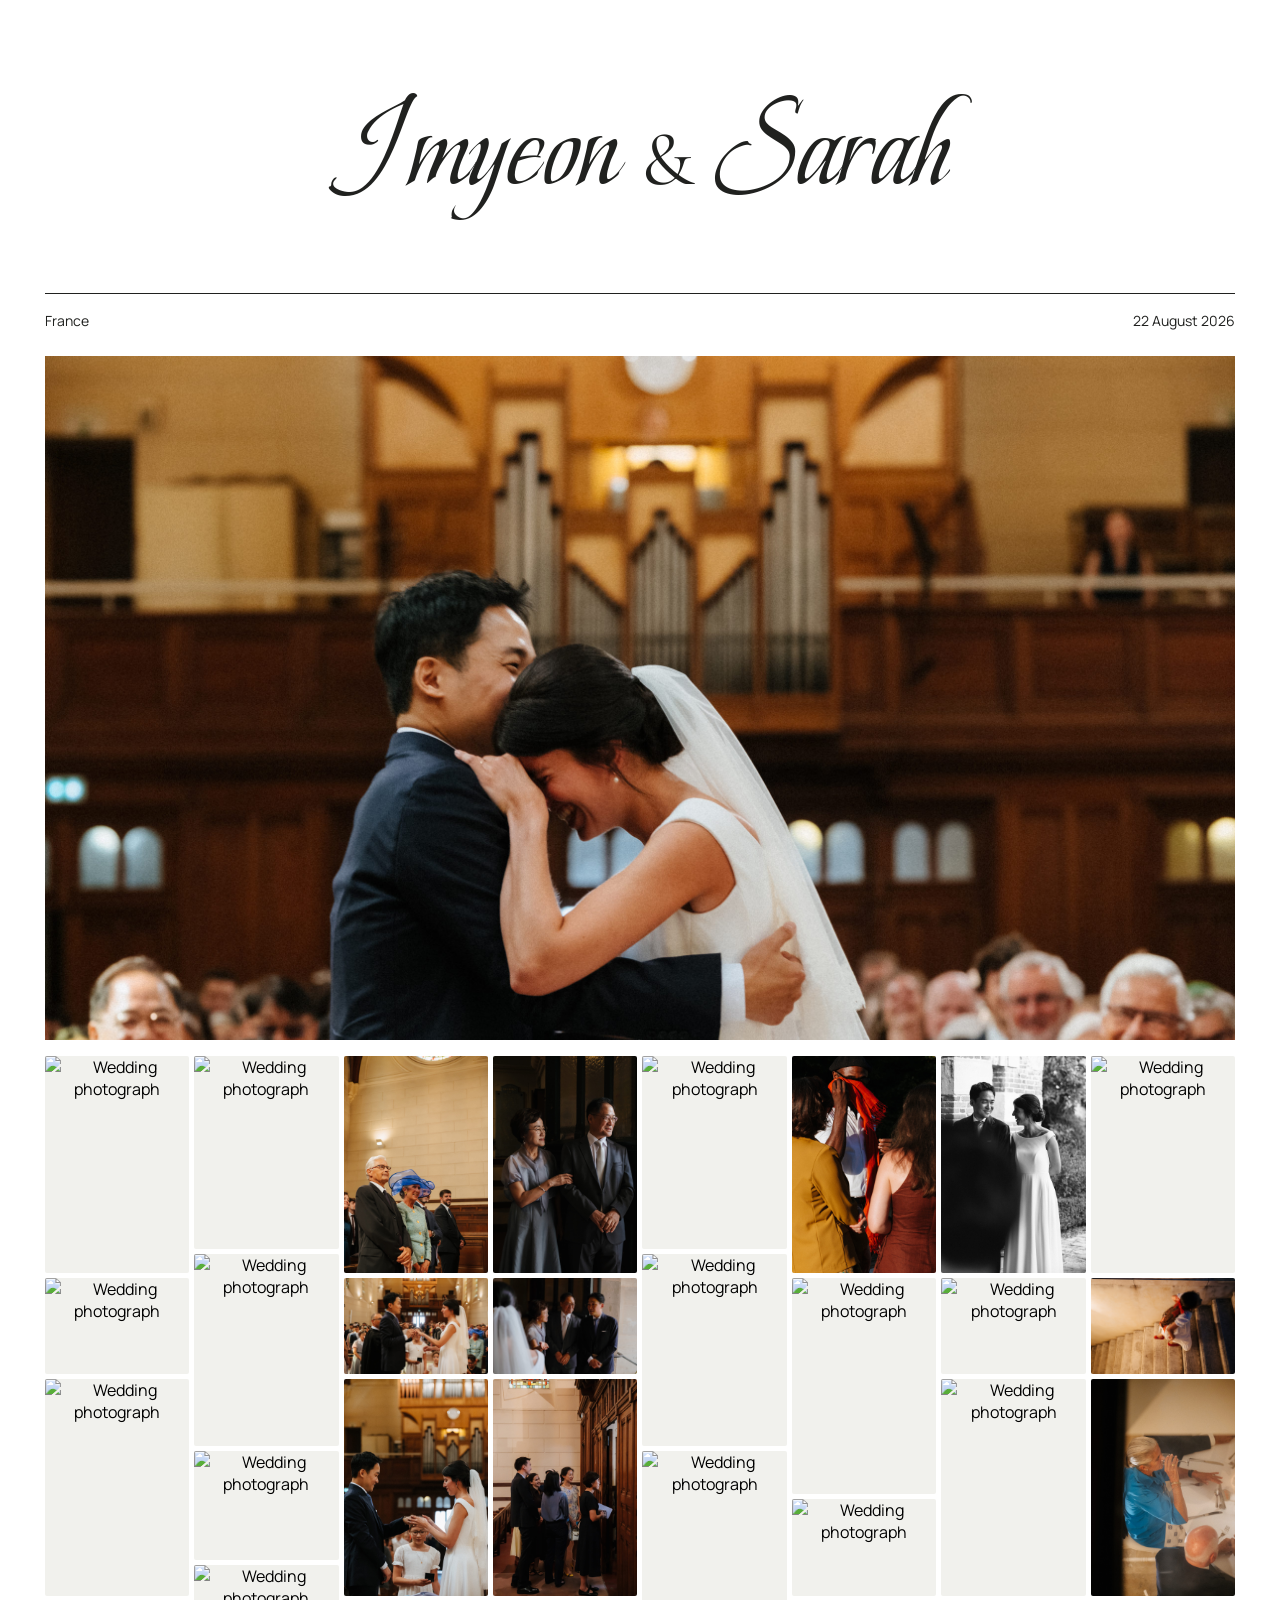
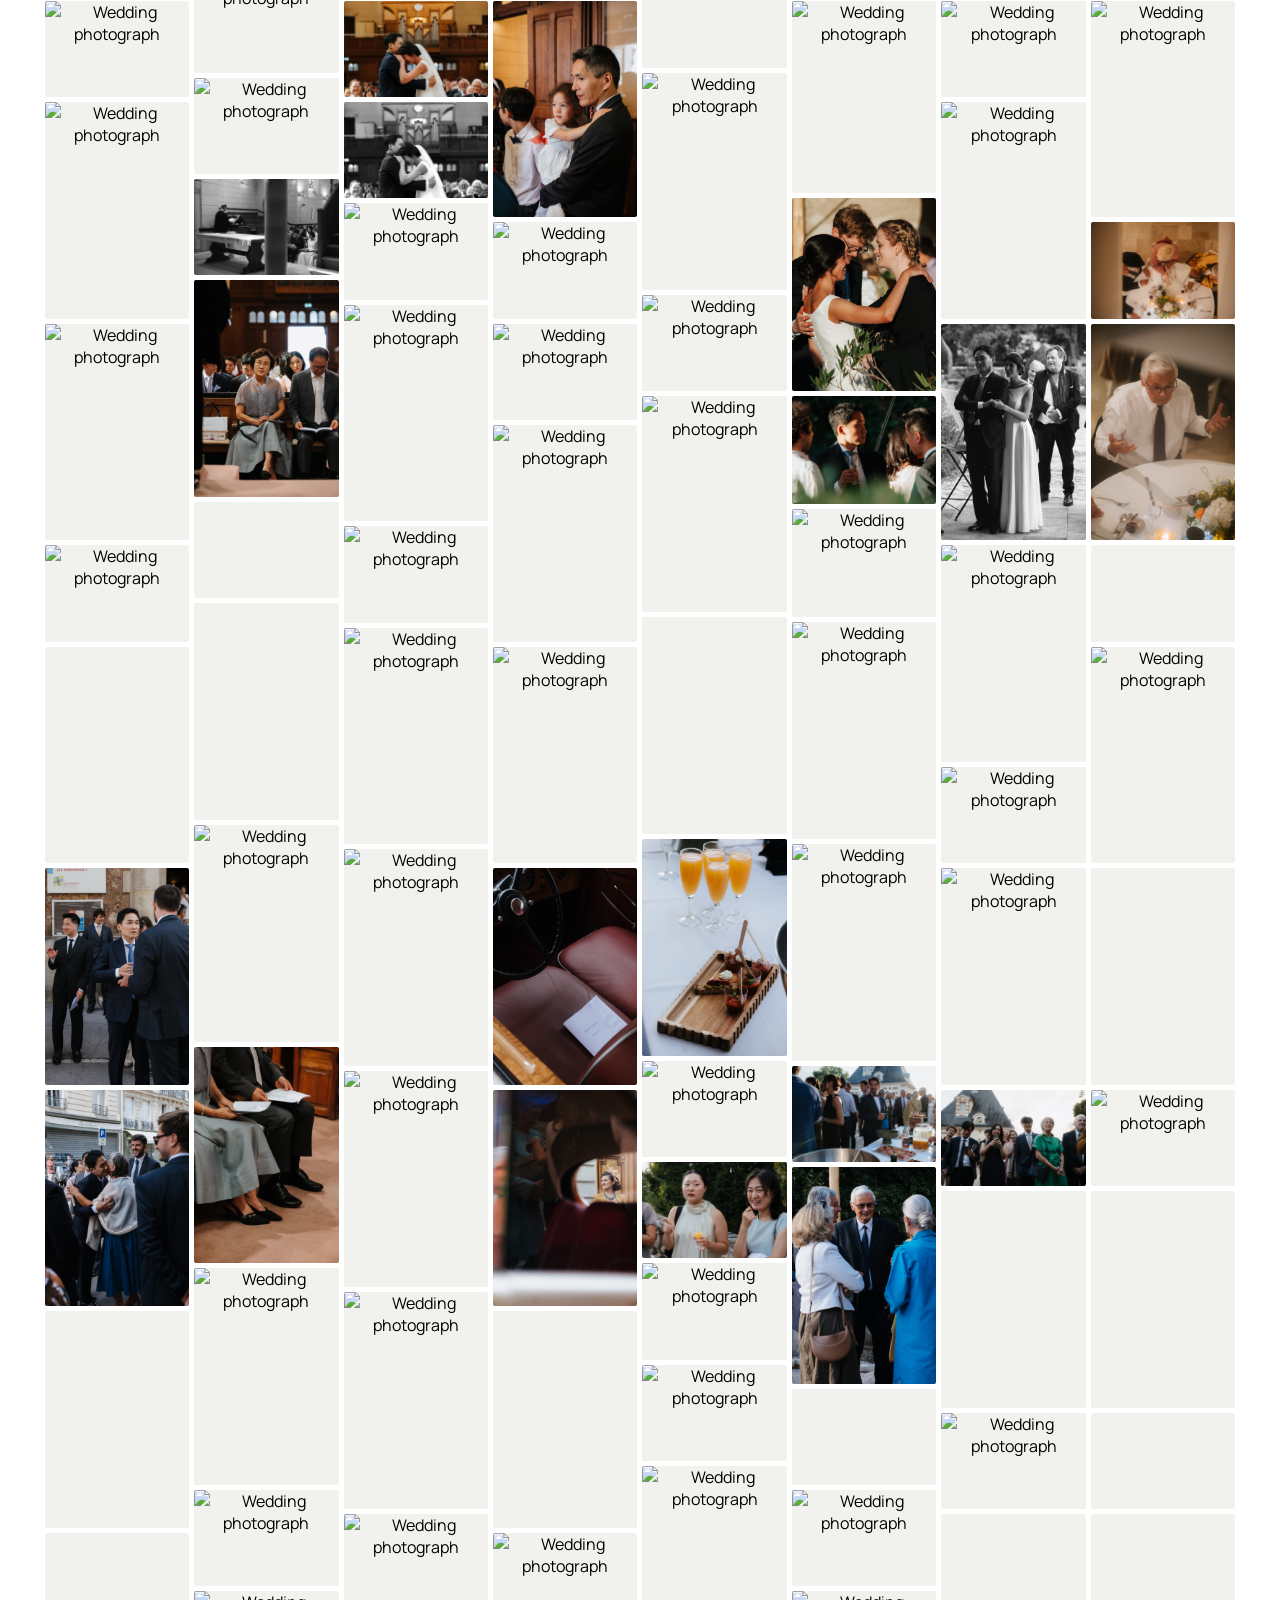
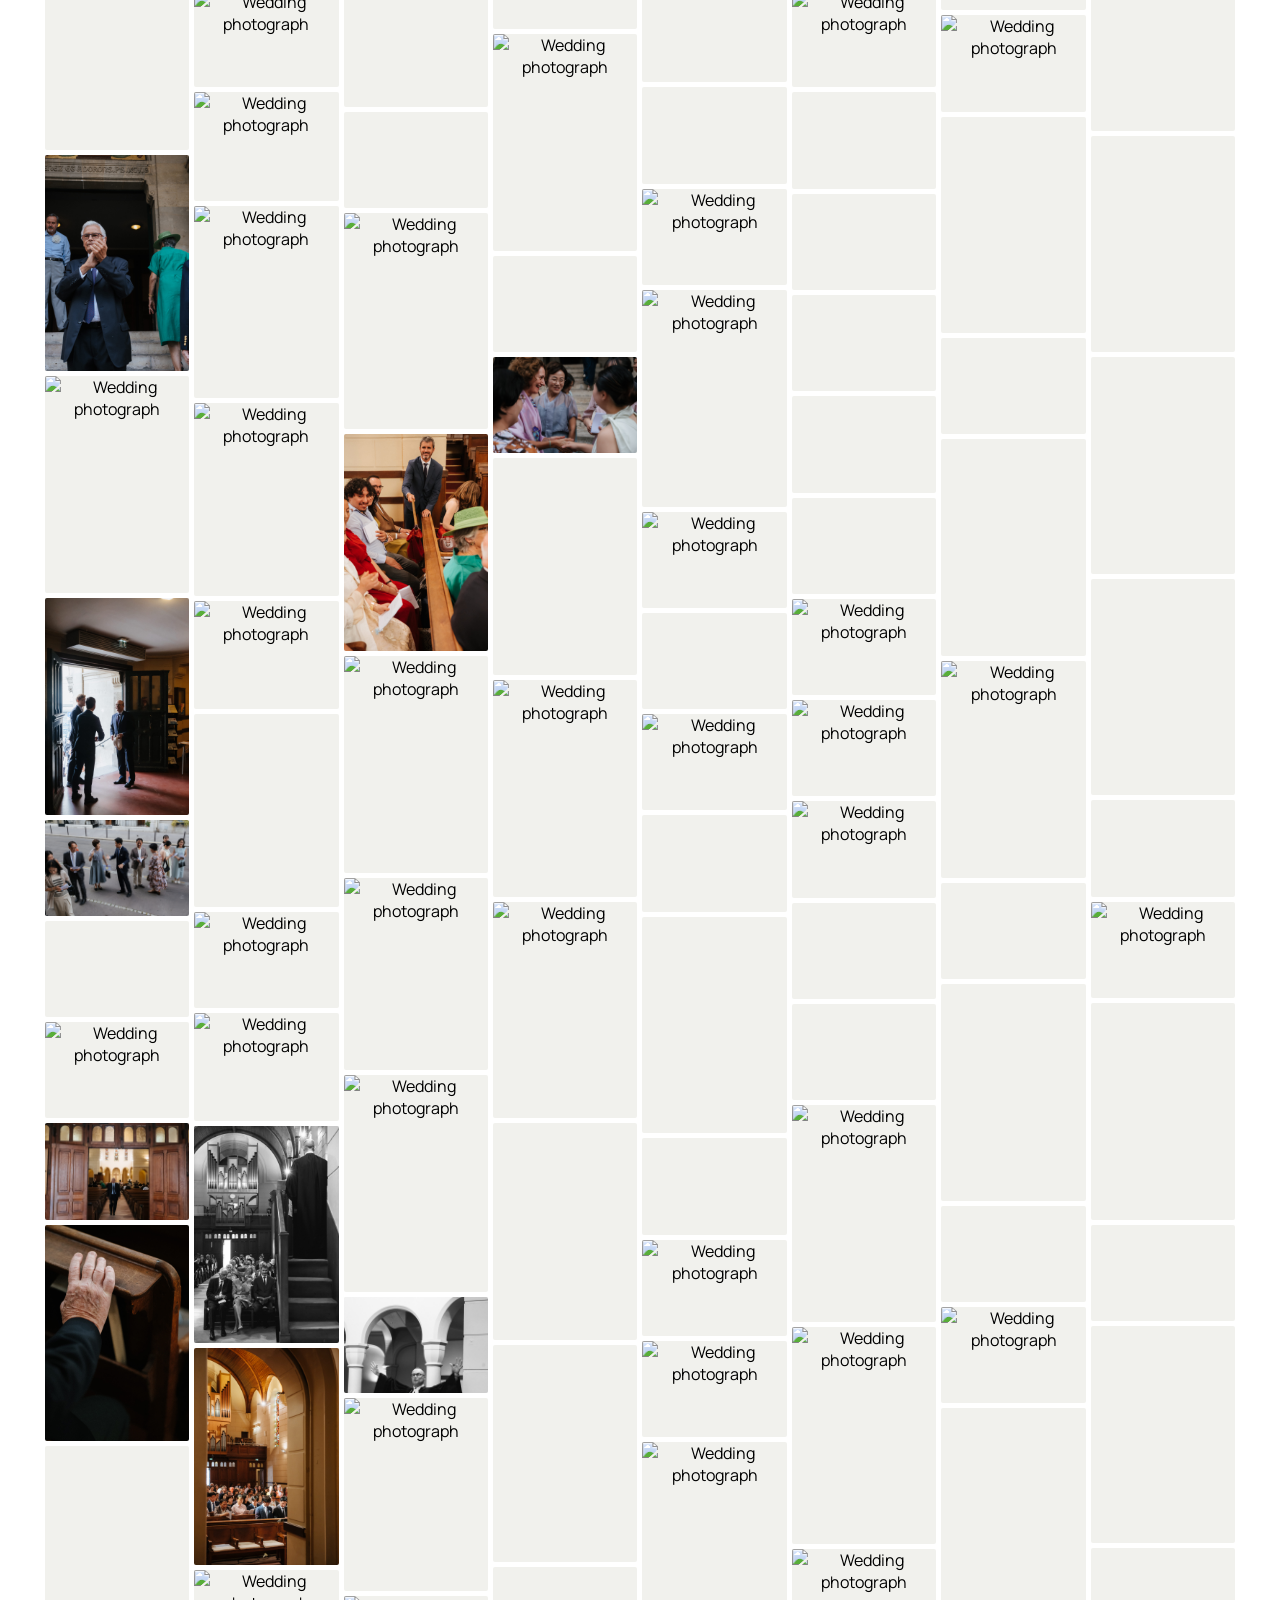
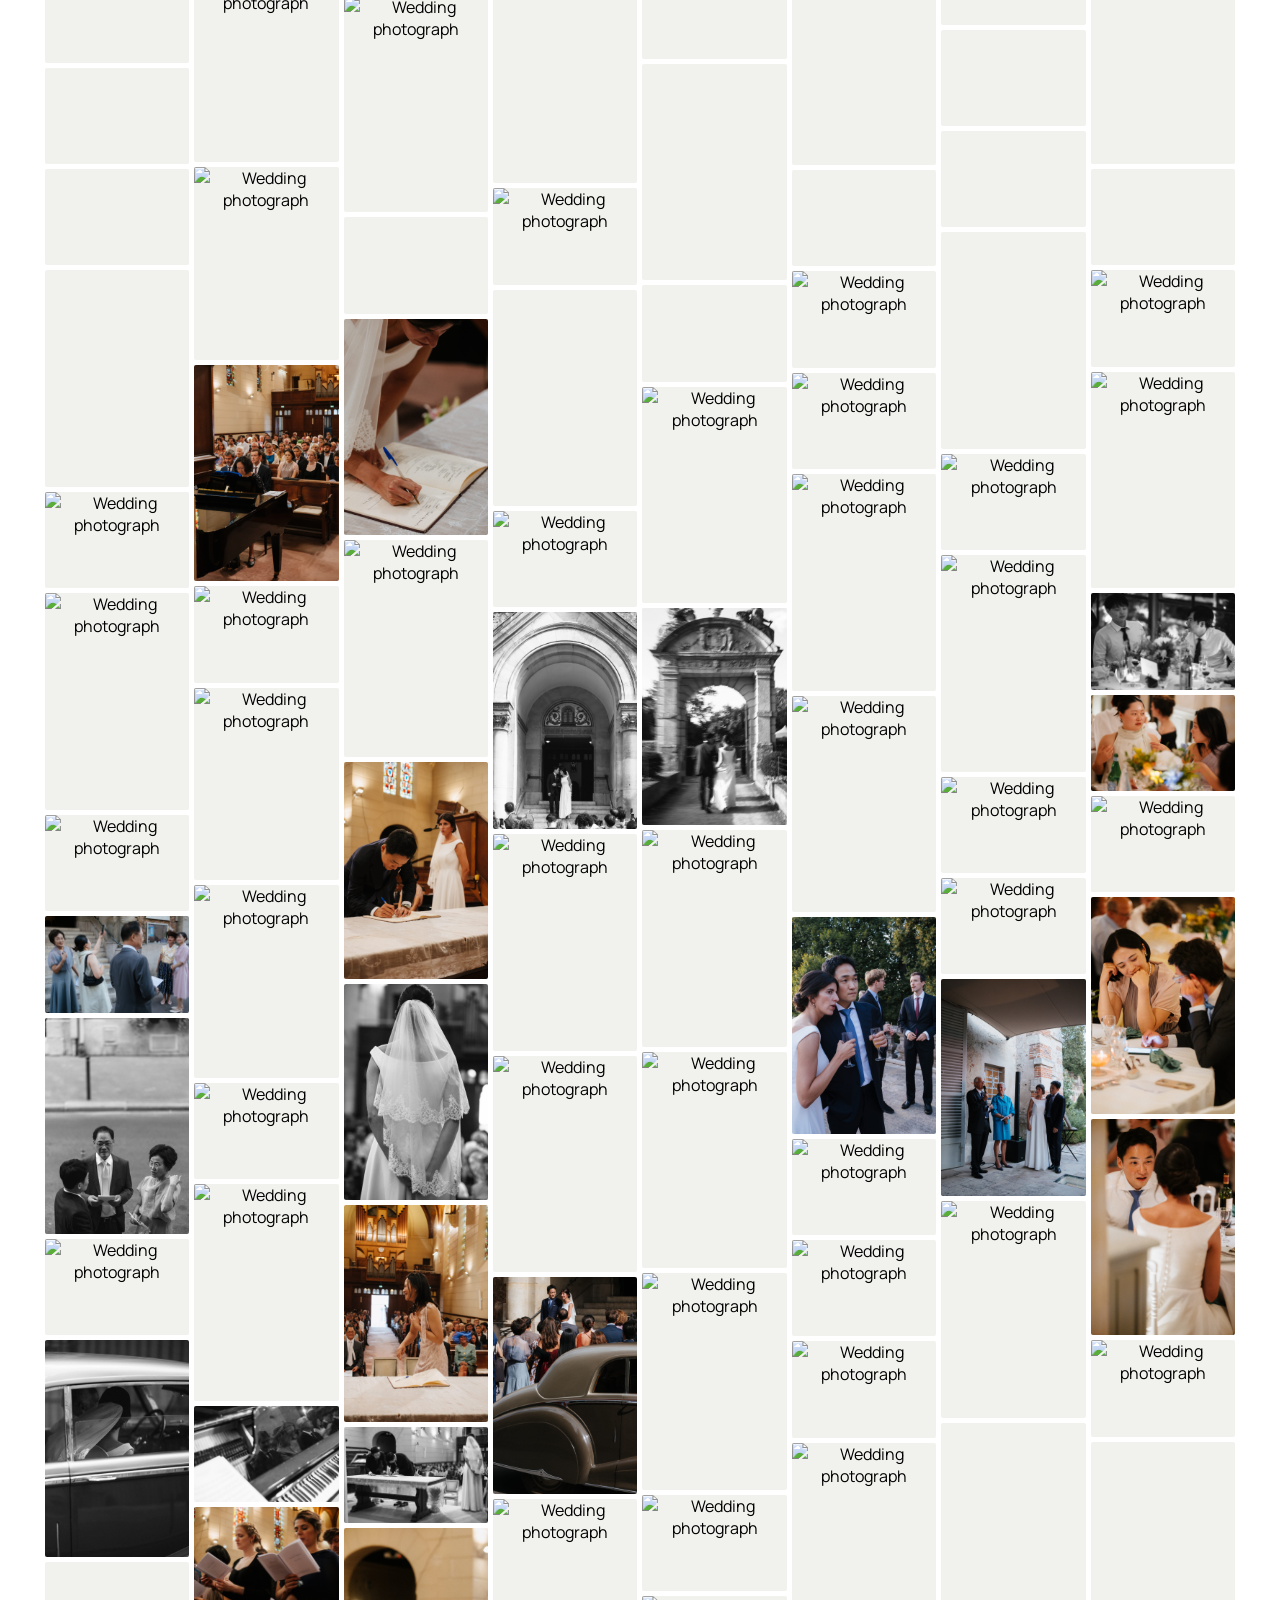
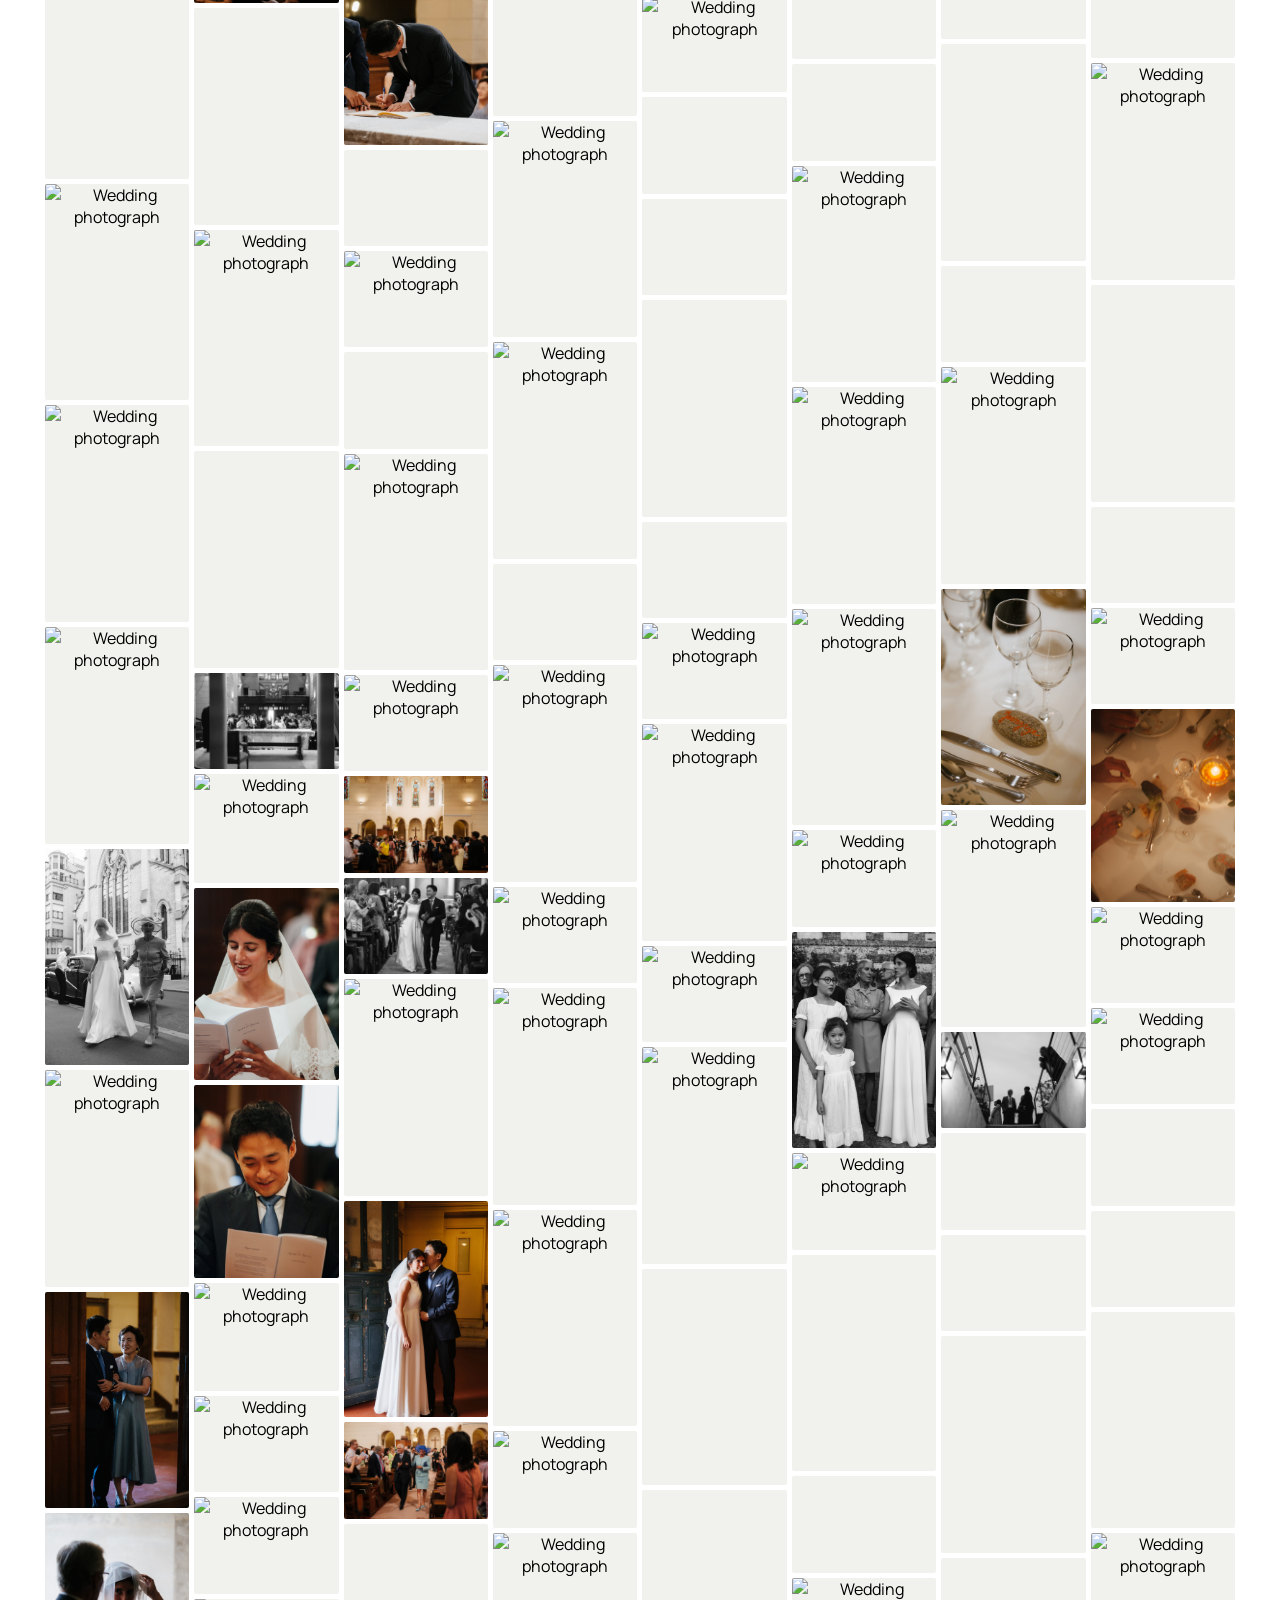
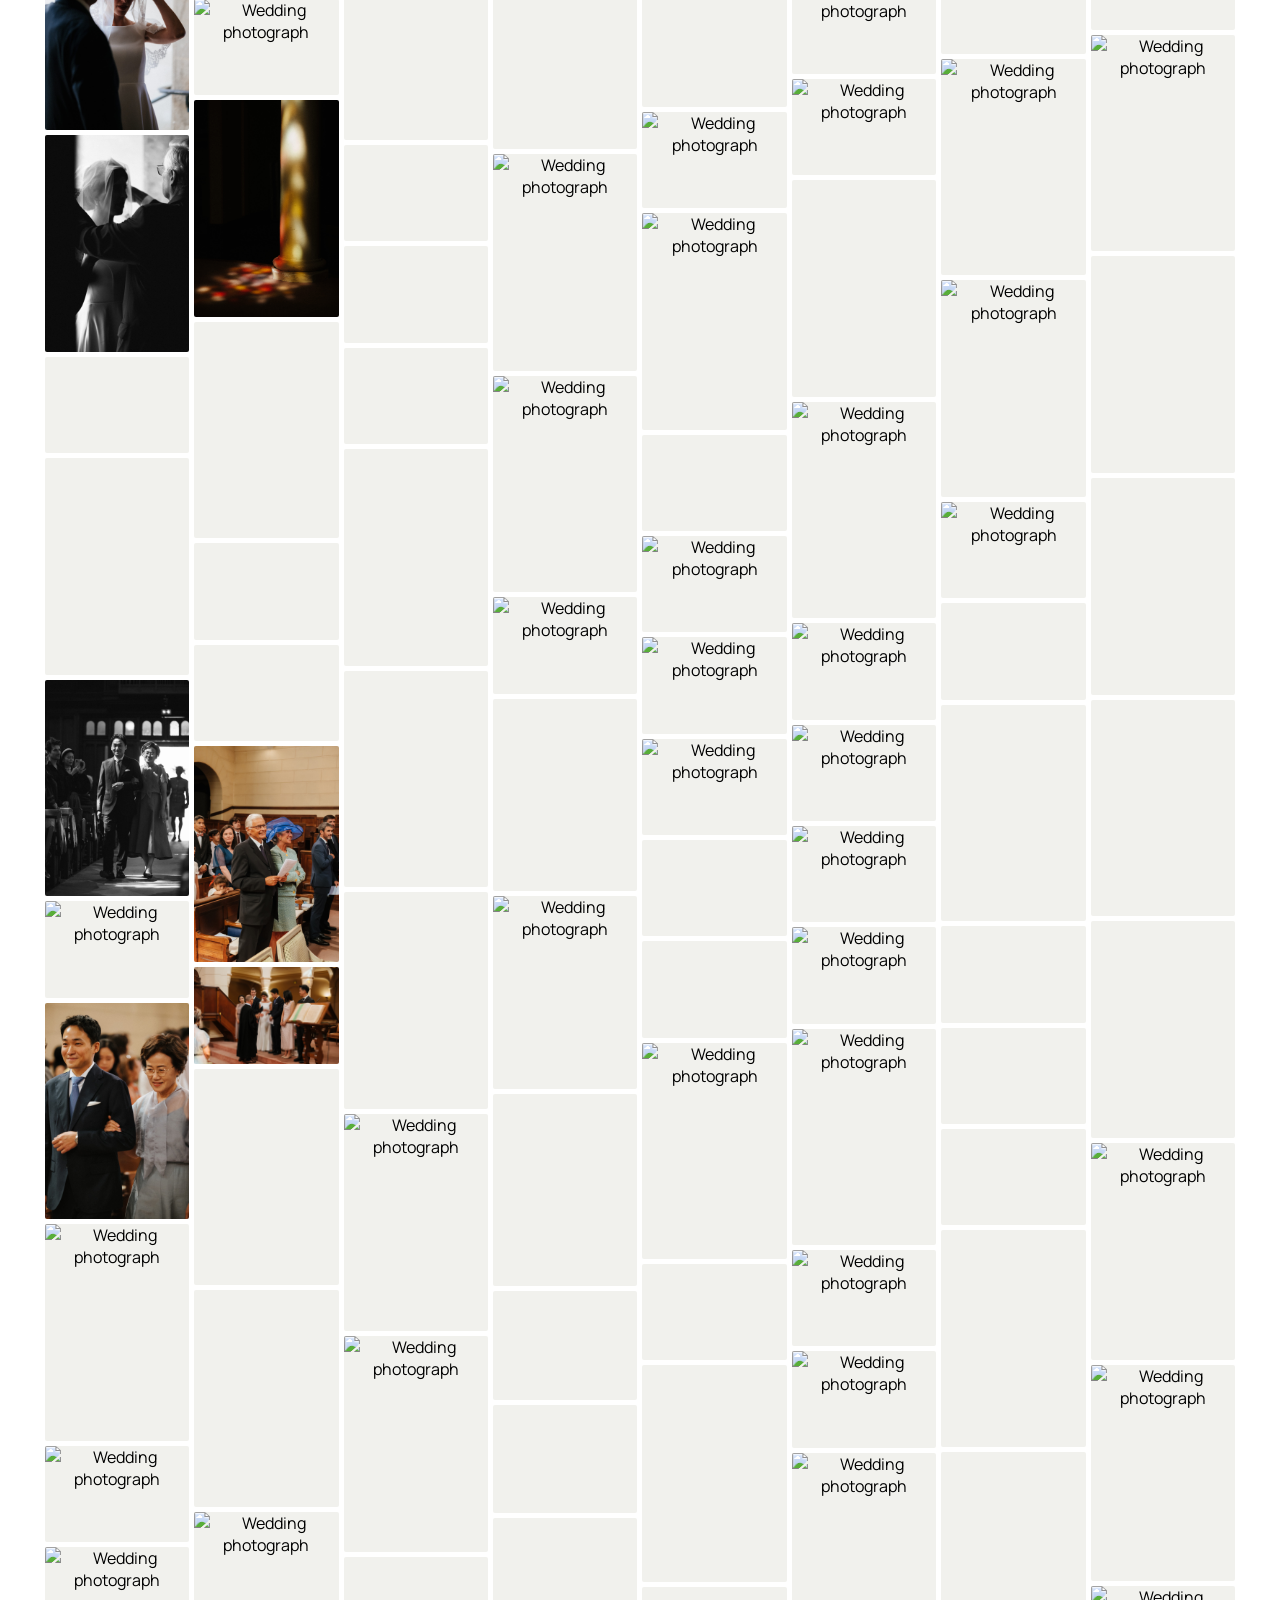
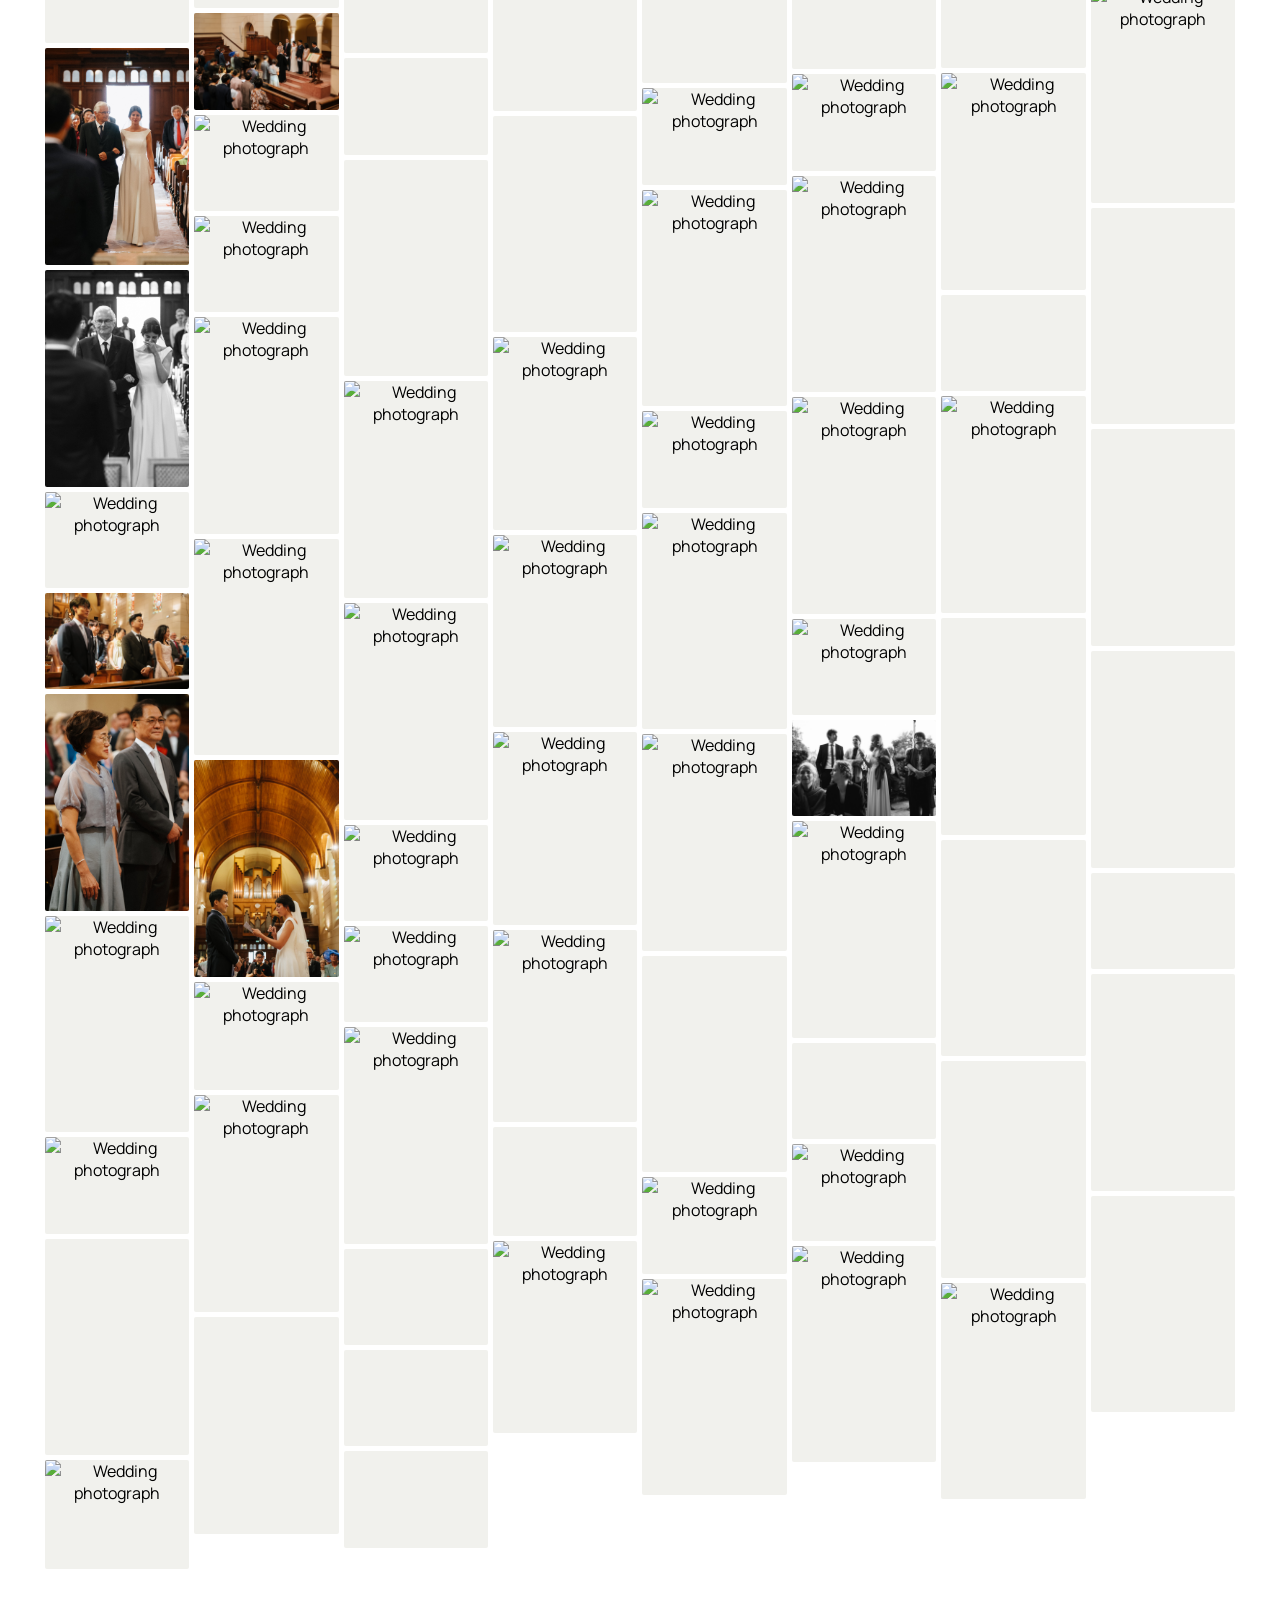
==== commit 17165c79: "update" ====
--- a/index.html
+++ b/index.html
@@ -8,14 +8,14 @@
 <title>Imyeon & Sarah</title>
 <link rel="preconnect" href="https://fonts.googleapis.com">
 <link rel="preconnect" href="https://fonts.gstatic.com" crossorigin>
-<link href="https://fonts.googleapis.com/css2?family=Manrope:wght@400;500&display=swap" rel="stylesheet">
+<link href="https://fonts.googleapis.com/css2?family=Beau+Rivage&family=Cormorant+Garamond:wght@400&family=Manrope:wght@400;500&display=swap" rel="stylesheet">
 <link rel="icon" href="data:image/svg+xml,%3Csvg xmlns='http://www.w3.org/2000/svg' viewBox='0 0 64 64'%3E%3Crect width='64' height='64' fill='white'/%3E%3Ctext x='32' y='45' text-anchor='middle' fill='%2320211f' font-family='Arial' font-size='42'%3E%26%3C/text%3E%3C/svg%3E">
-<link rel="stylesheet" href="styles.css?v=studio-20261019">
+<link rel="stylesheet" href="styles.css?v=beau-masonry-20261019">
 </head>
 <body>
 <div class="site">
 <header class="hero">
-  <h1>Imyeon &amp; Sarah</h1>
+  <h1><span>Imyeon</span> <span class="amp">&amp;</span> <span>Sarah</span></h1>
   <p class="date"><span>France</span><span>22 August 2026</span></p>
   <div class="cover-frame"><img id="heroImage" alt="" fetchpriority="high"></div>
 </header>
@@ -31,6 +31,6 @@
   <button type="button" class="next" aria-label="Next photograph">›</button>
 </dialog>
 <script src="photos.js"></script>
-<script src="app.js?v=studio-20261019"></script>
+<script src="app.js?v=beau-masonry-20261019"></script>
 </body>
 </html>
--- a/styles.css
+++ b/styles.css
@@ -20,3 +20,16 @@
 @media(max-width:700px){.gallery{grid-template-columns:repeat(2,minmax(0,1fr))}.date{font-size:12px;padding:12px 0 20px;margin-top:20px}.cover-frame{height:62svh;min-height:330px;max-height:680px}h1{font-size:clamp(30px,9.5vw,66px)}dialog[open]{grid-template-columns:1fr}dialog figure{grid-column:1;grid-row:1;padding-inline:10px}dialog .previous,dialog .next{position:absolute;bottom:8px}dialog .previous{left:12px}dialog .next{right:12px}}
 @media(prefers-reduced-motion:no-preference){dialog[open],dialog[open]::backdrop{animation:fadeIn 180ms ease-out both}dialog[open] img{animation:photoOpen 280ms ease-out both}}
 @keyframes fadeIn{from{opacity:0}to{opacity:1}}@keyframes photoOpen{from{opacity:0;transform:scale(.985)}to{opacity:1;transform:scale(1)}}
+
+/* Beau Rivage title and compact, uncropped masonry gallery. */
+h1{font-family:'Beau Rivage',cursive;font-size:clamp(58px,10vw,160px);font-weight:400;line-height:1.45;letter-spacing:0;white-space:normal;display:flex;align-items:baseline;justify-content:center;gap:.17em;padding:12px 16px;margin:0}
+h1 span{white-space:nowrap}
+h1 .amp{font-family:'Cormorant Garamond',Georgia,serif;font-size:.6em;line-height:1;font-weight:400}
+.gallery{display:block;columns:10;column-gap:5px}
+.photo{display:block;break-inside:avoid;page-break-inside:avoid;margin:0 0 5px;padding:0;overflow:hidden;border-radius:2px}
+.photo img{width:100%;height:auto;object-fit:contain}
+main{padding-top:16px}
+@media(max-width:1399px){.gallery{columns:8}}
+@media(max-width:1099px){.gallery{columns:6}}
+@media(max-width:799px){.gallery{columns:4}}
+@media(max-width:599px){.gallery{columns:2;column-gap:5px}h1{font-size:clamp(40px,11vw,65px);padding:8px 0;gap:.12em}main{padding-top:10px}}
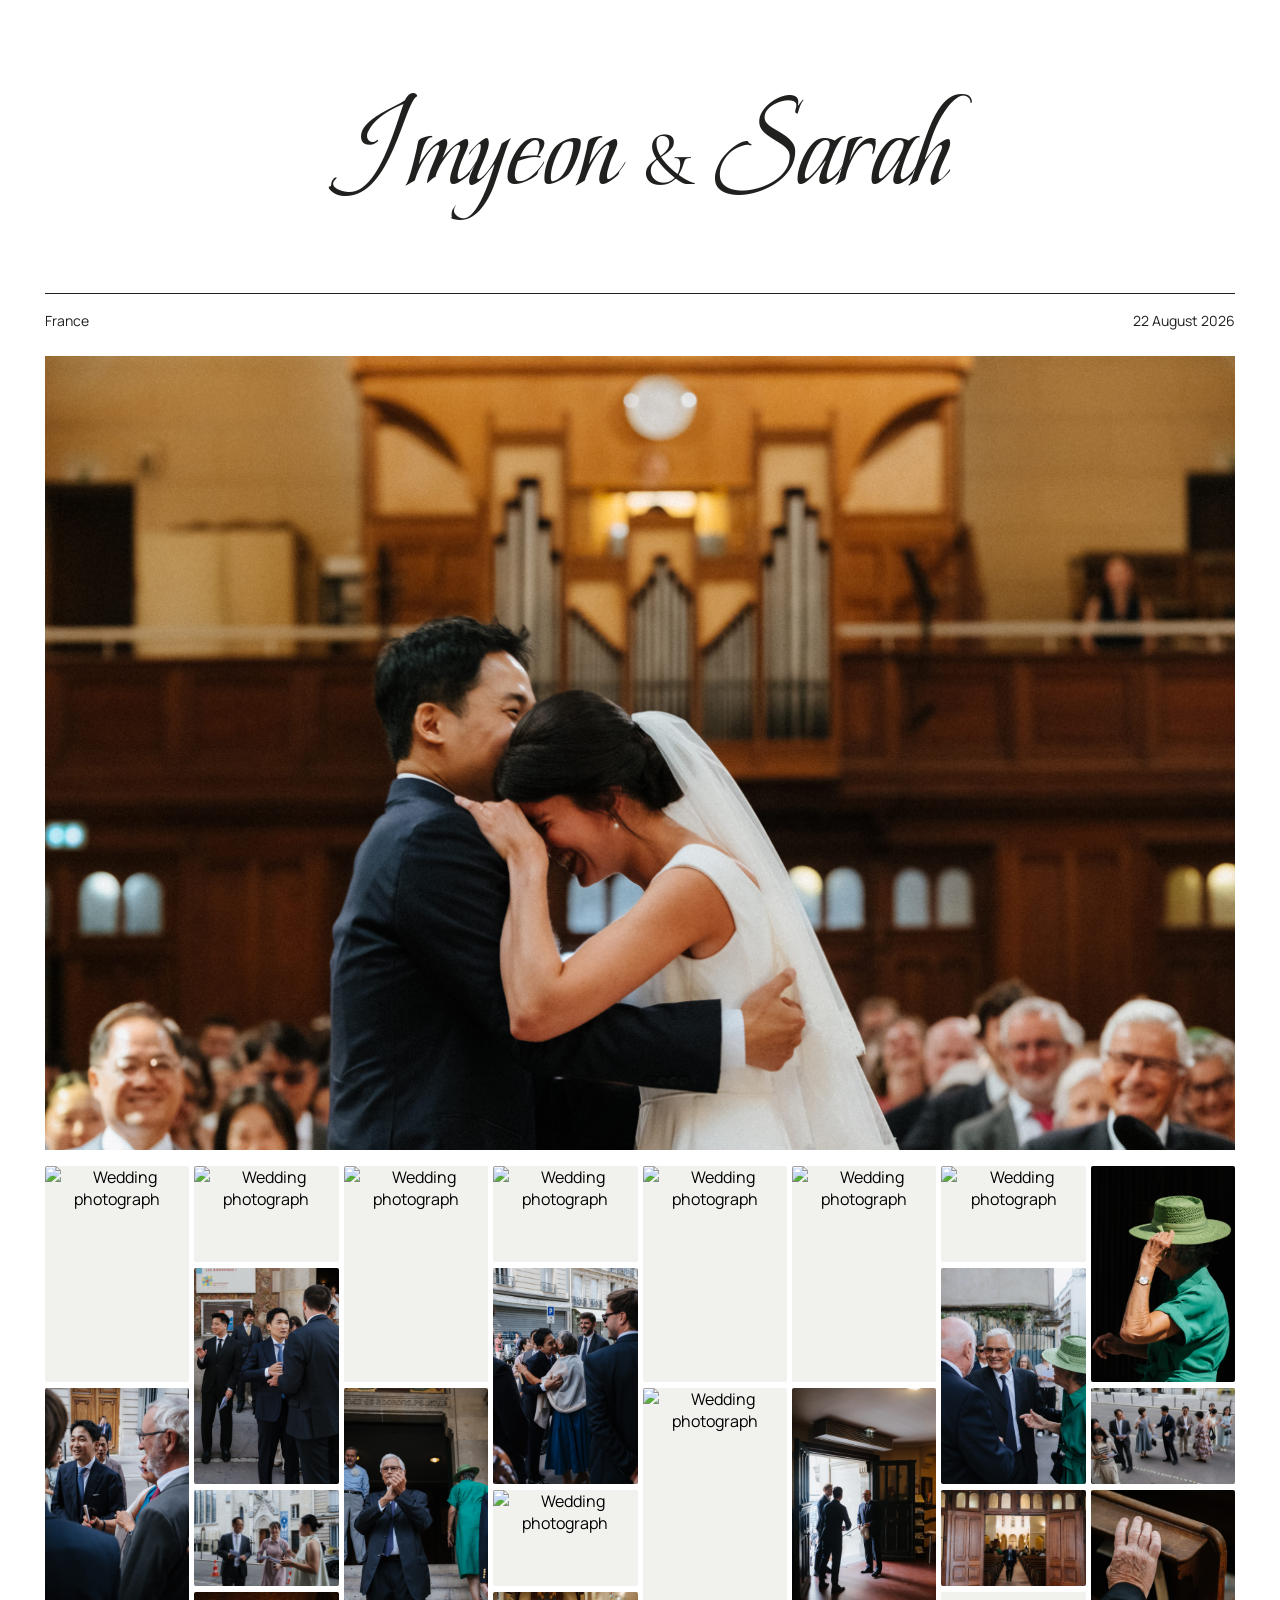
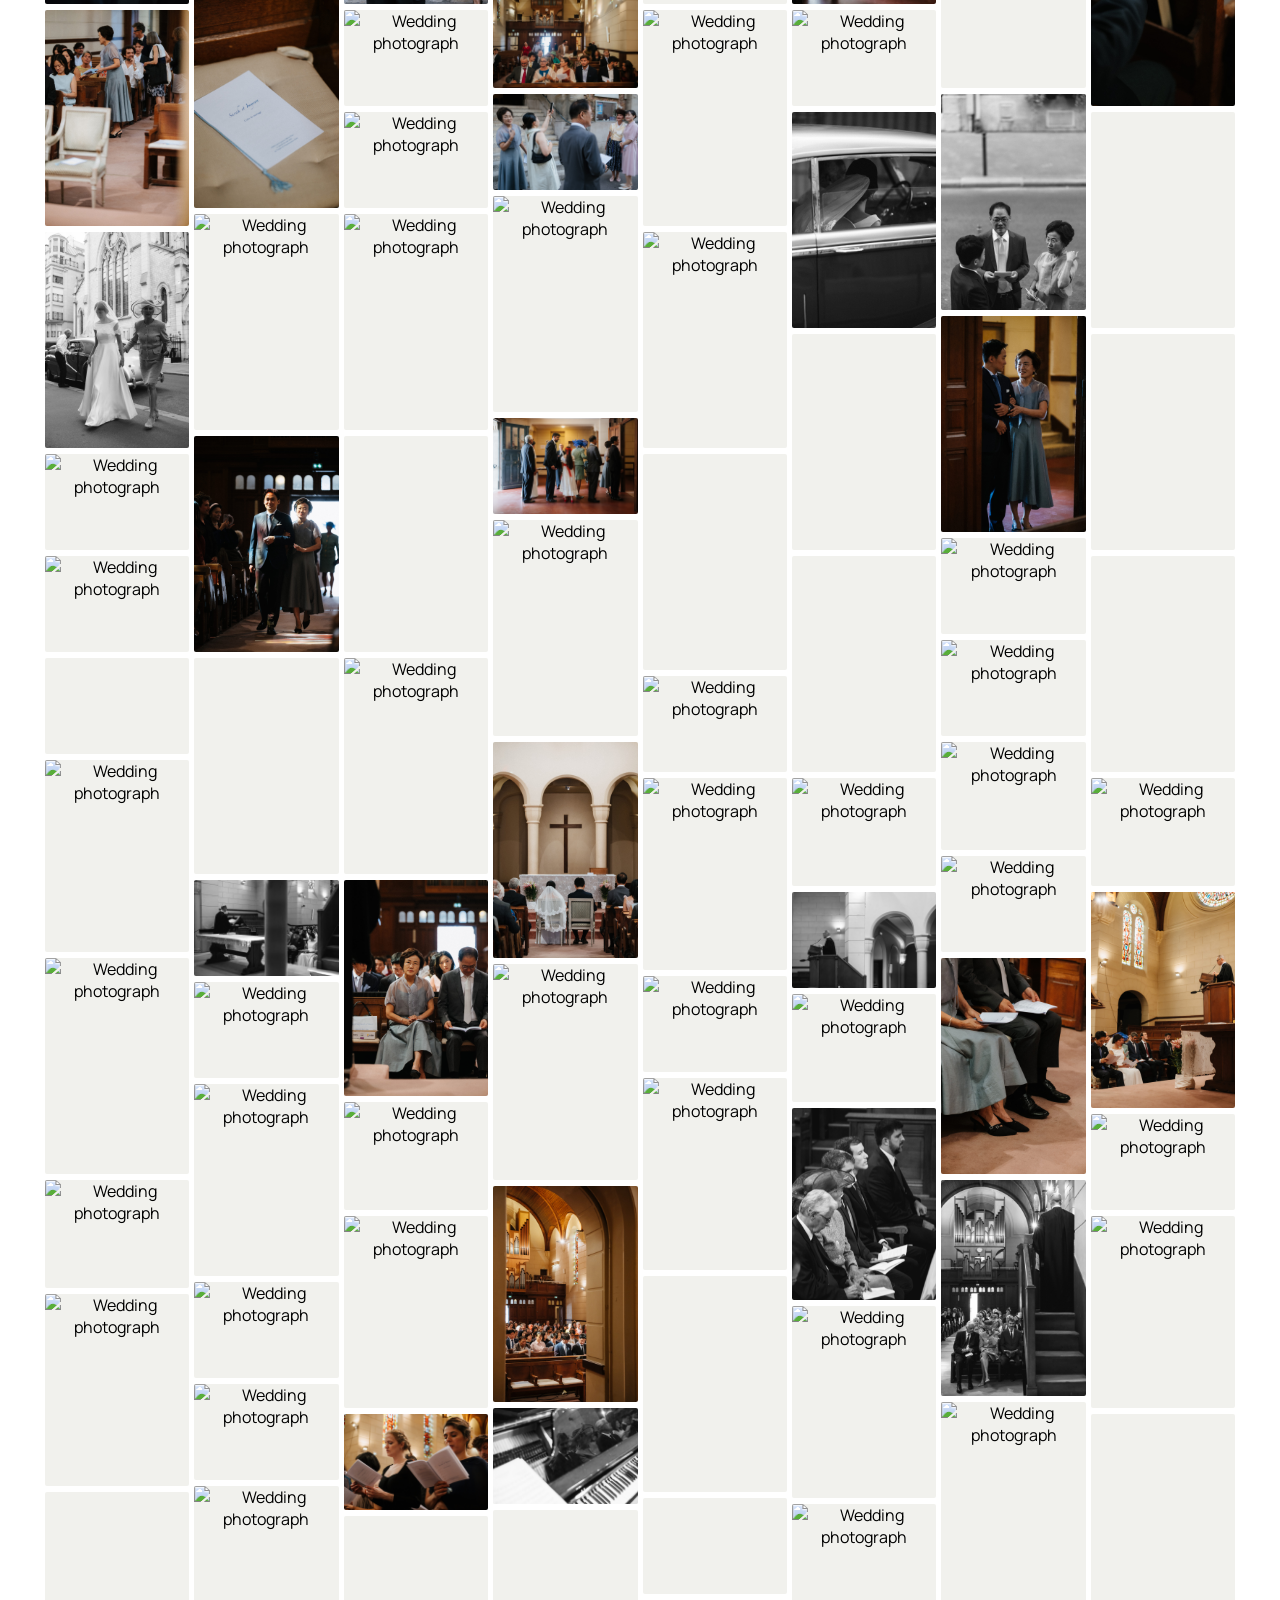
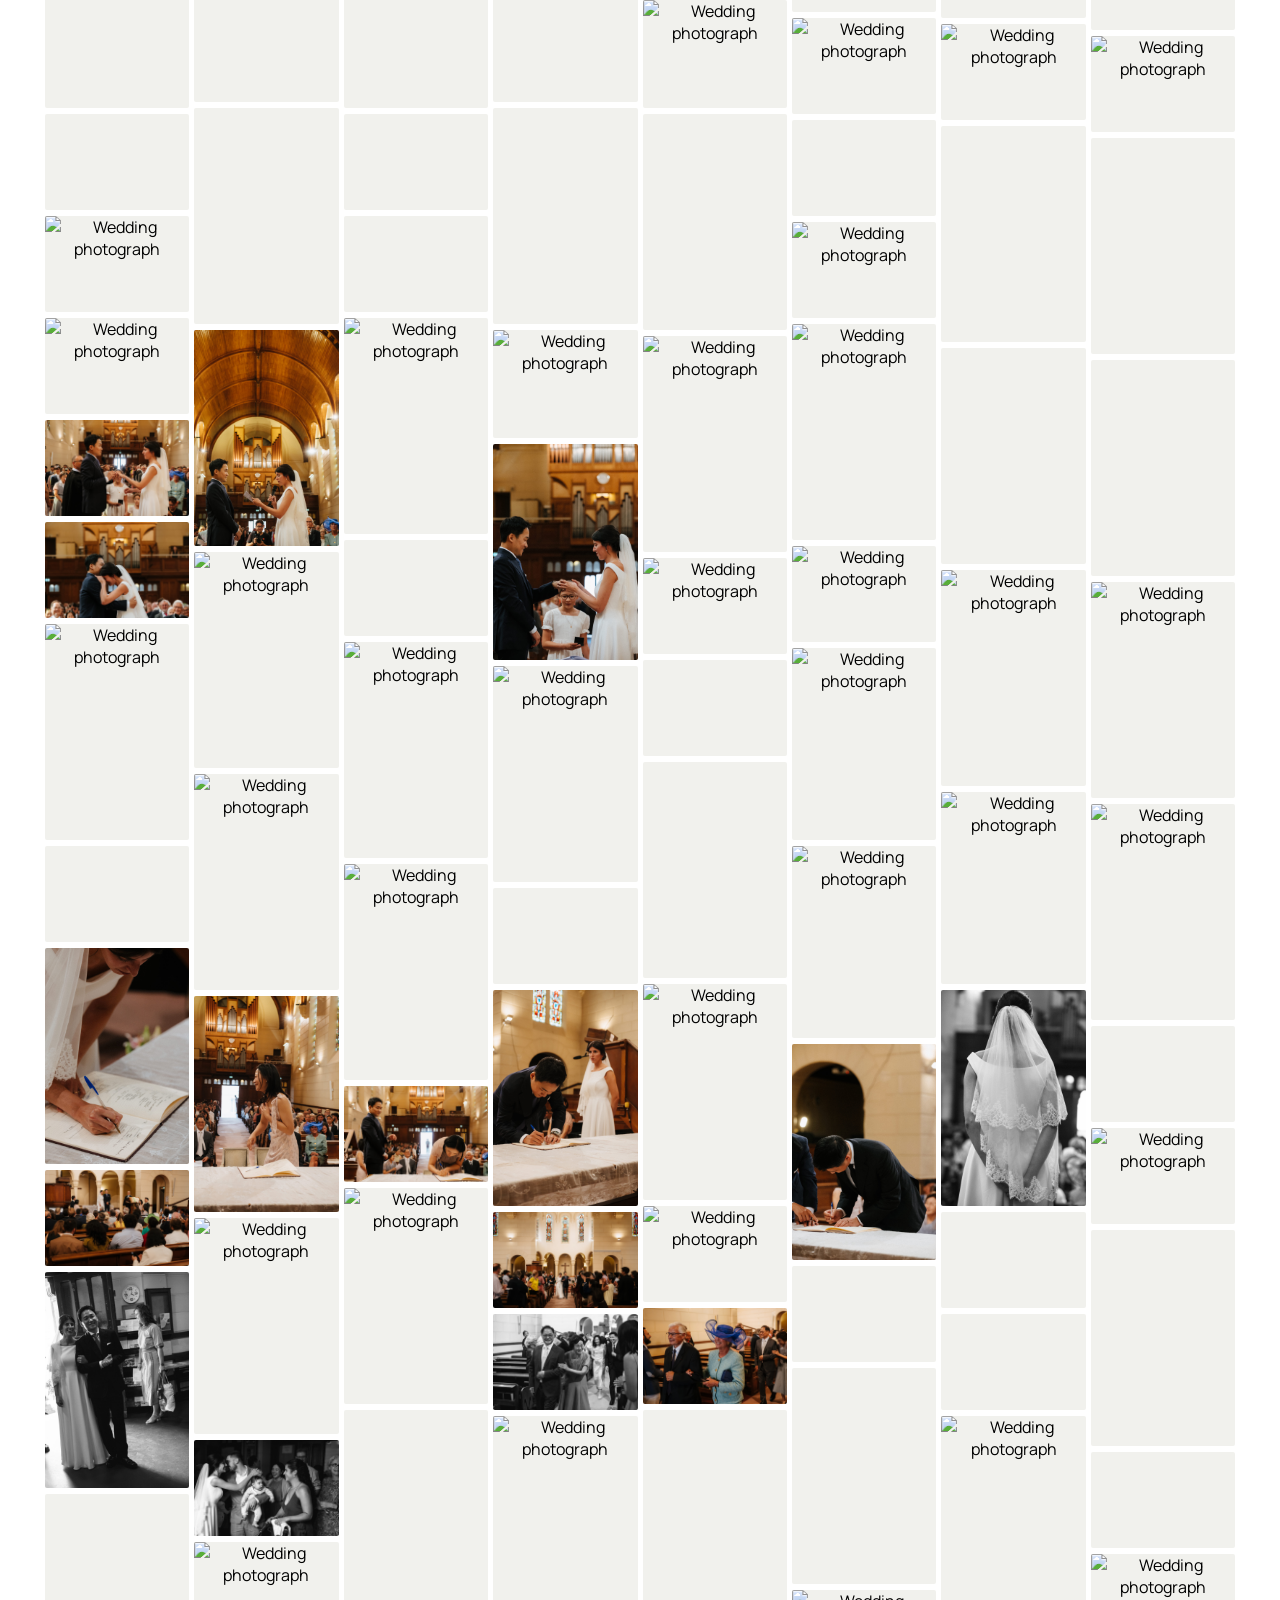
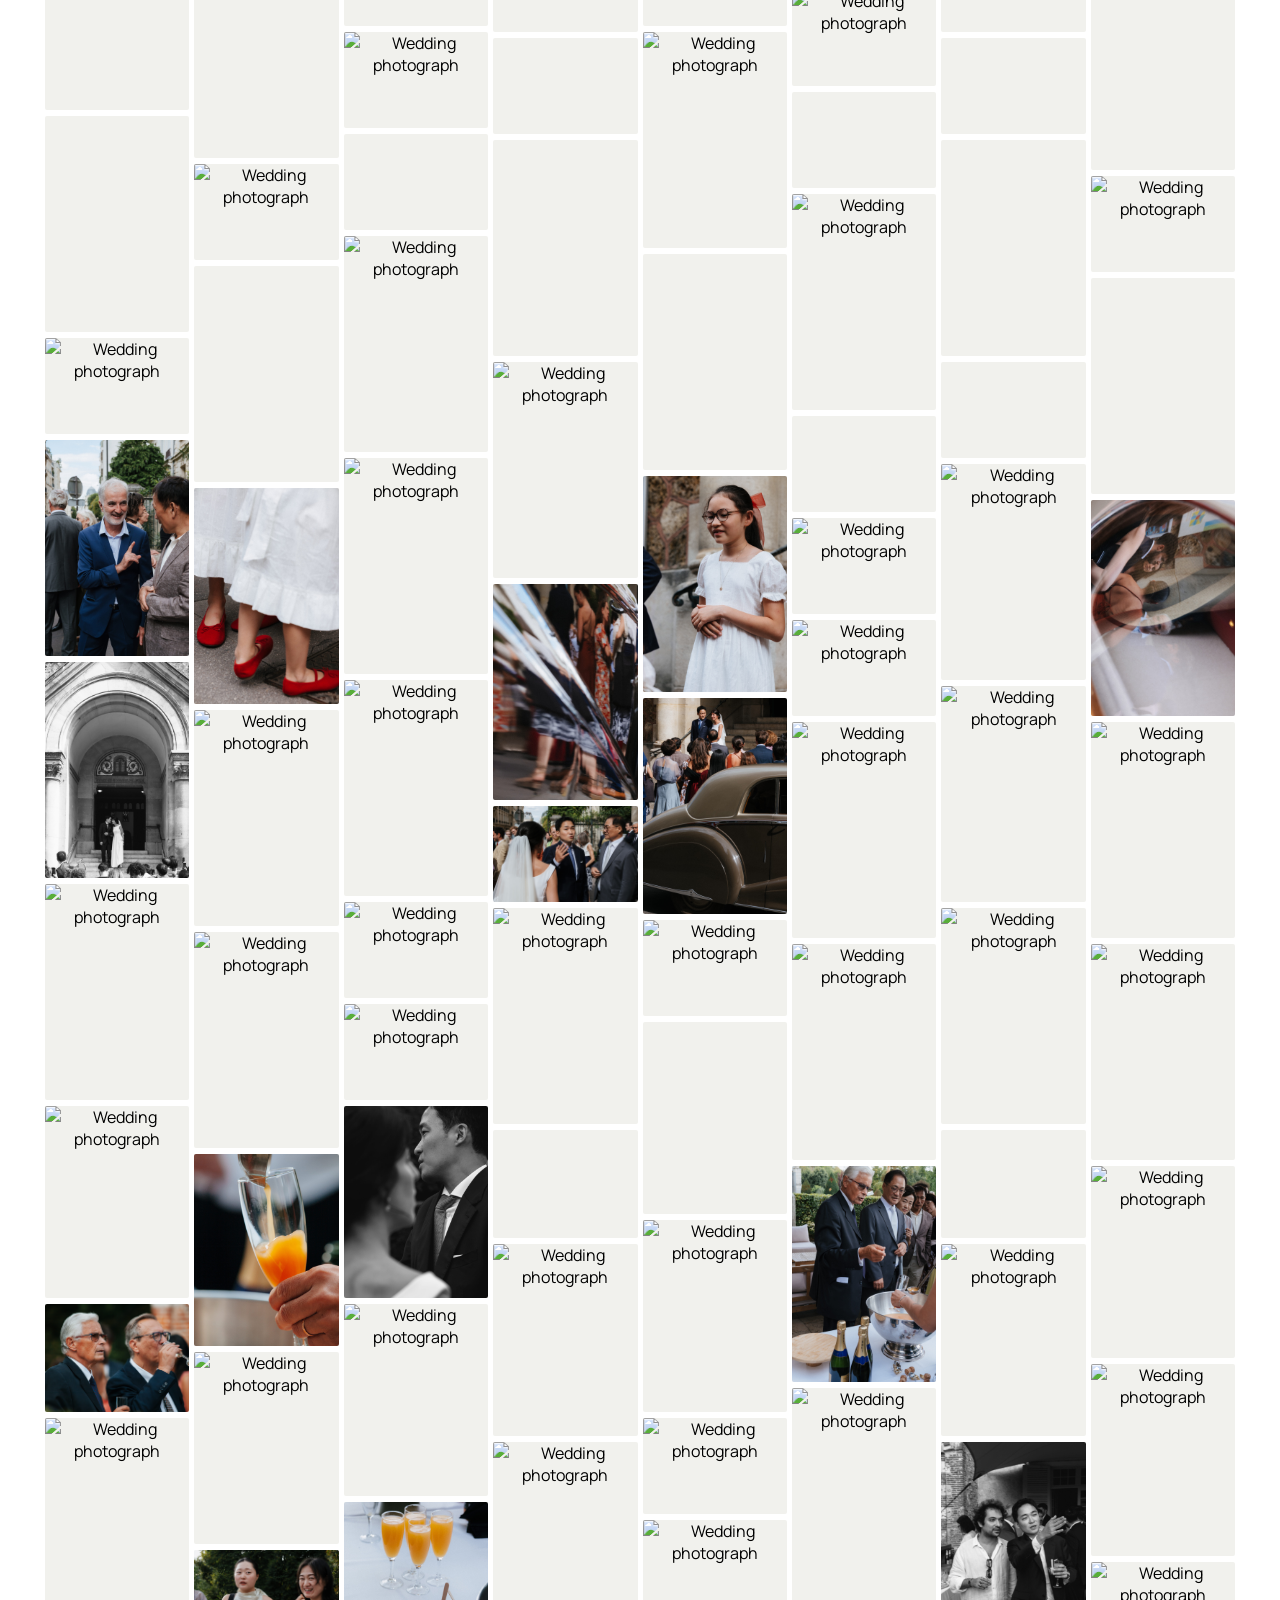
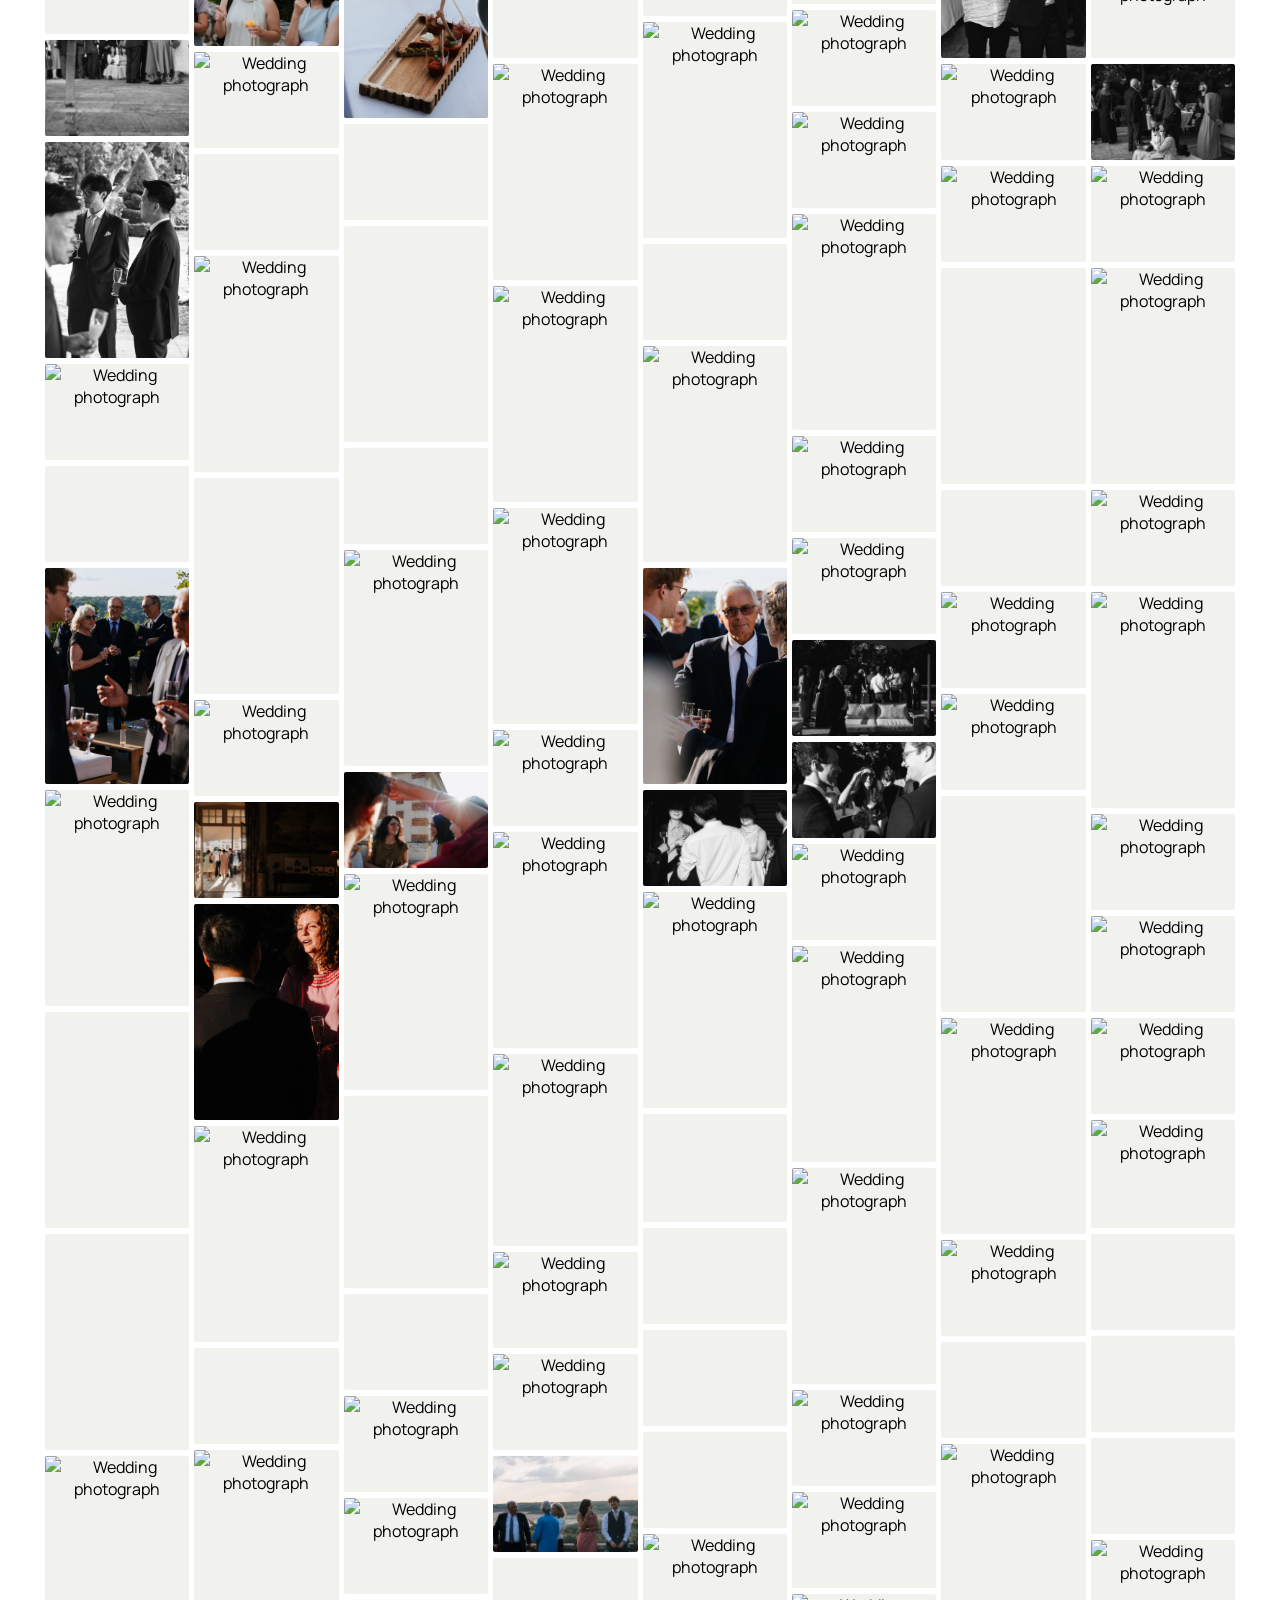
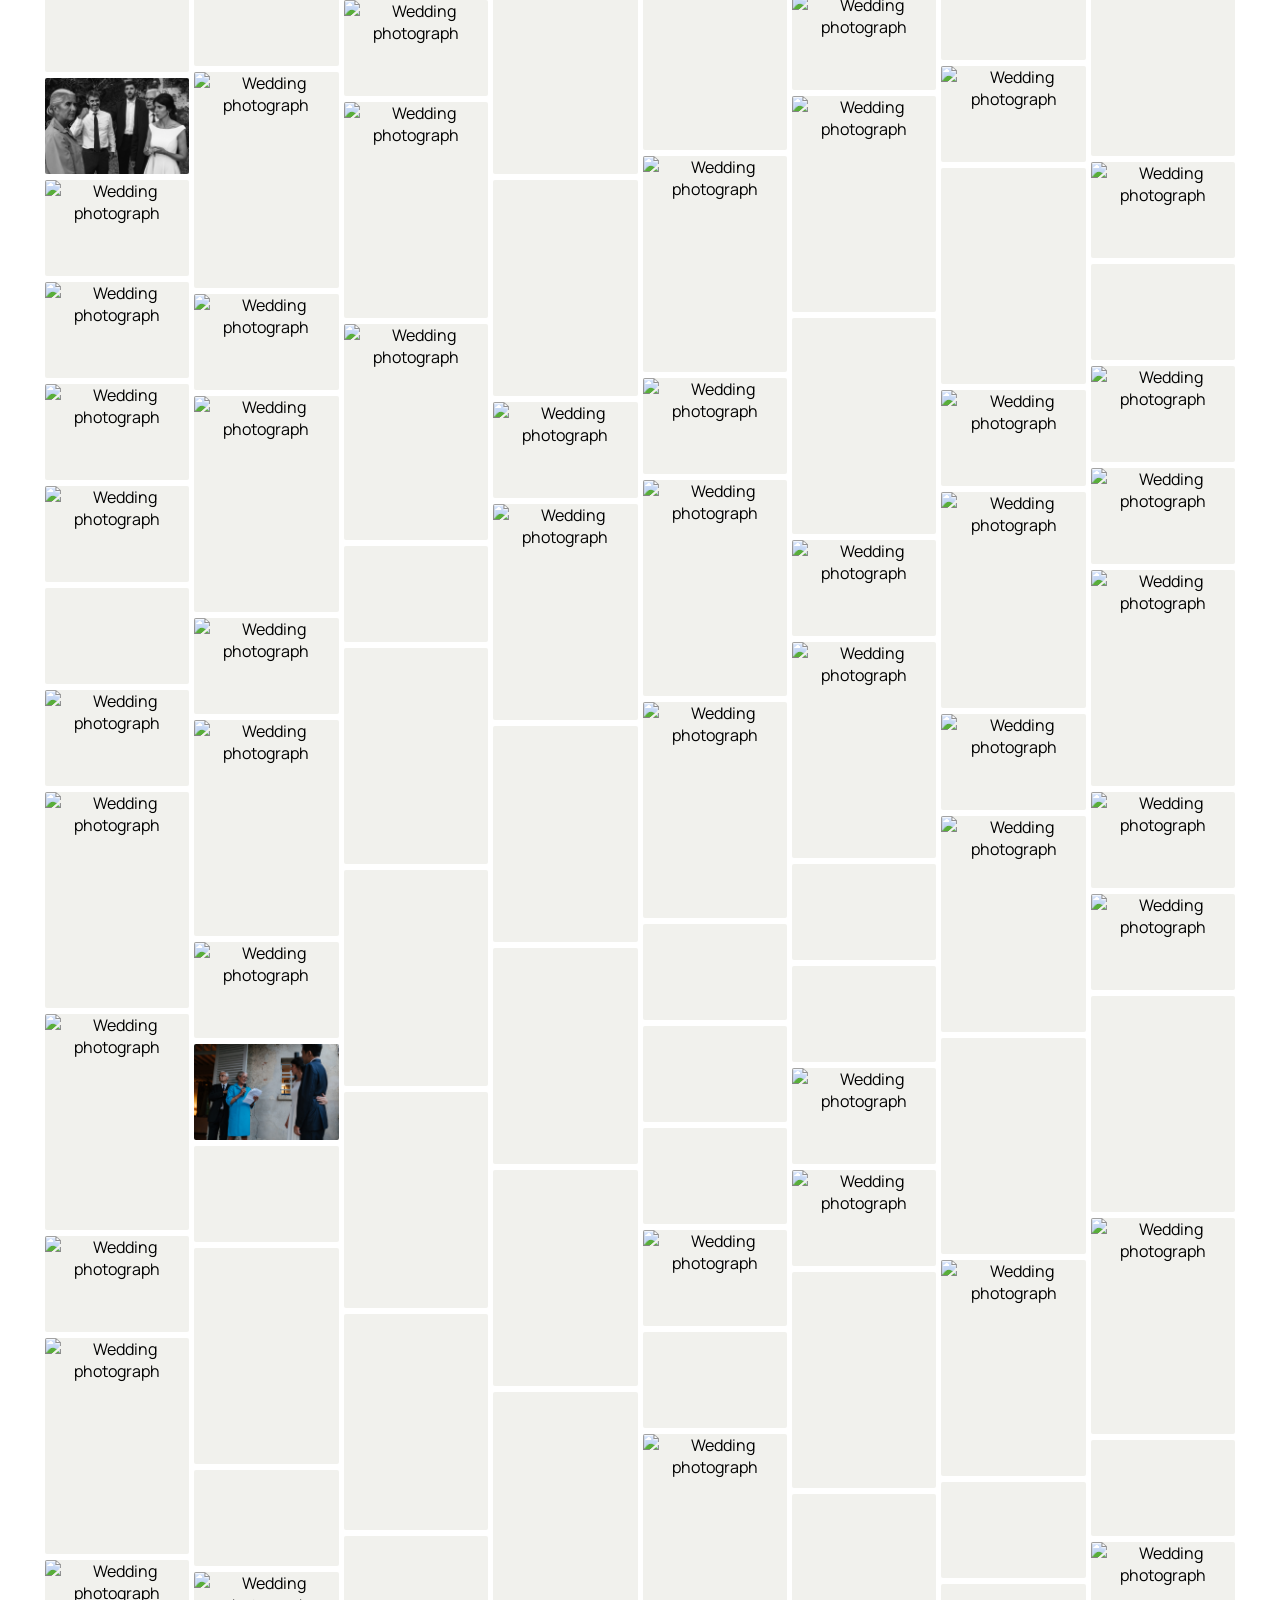
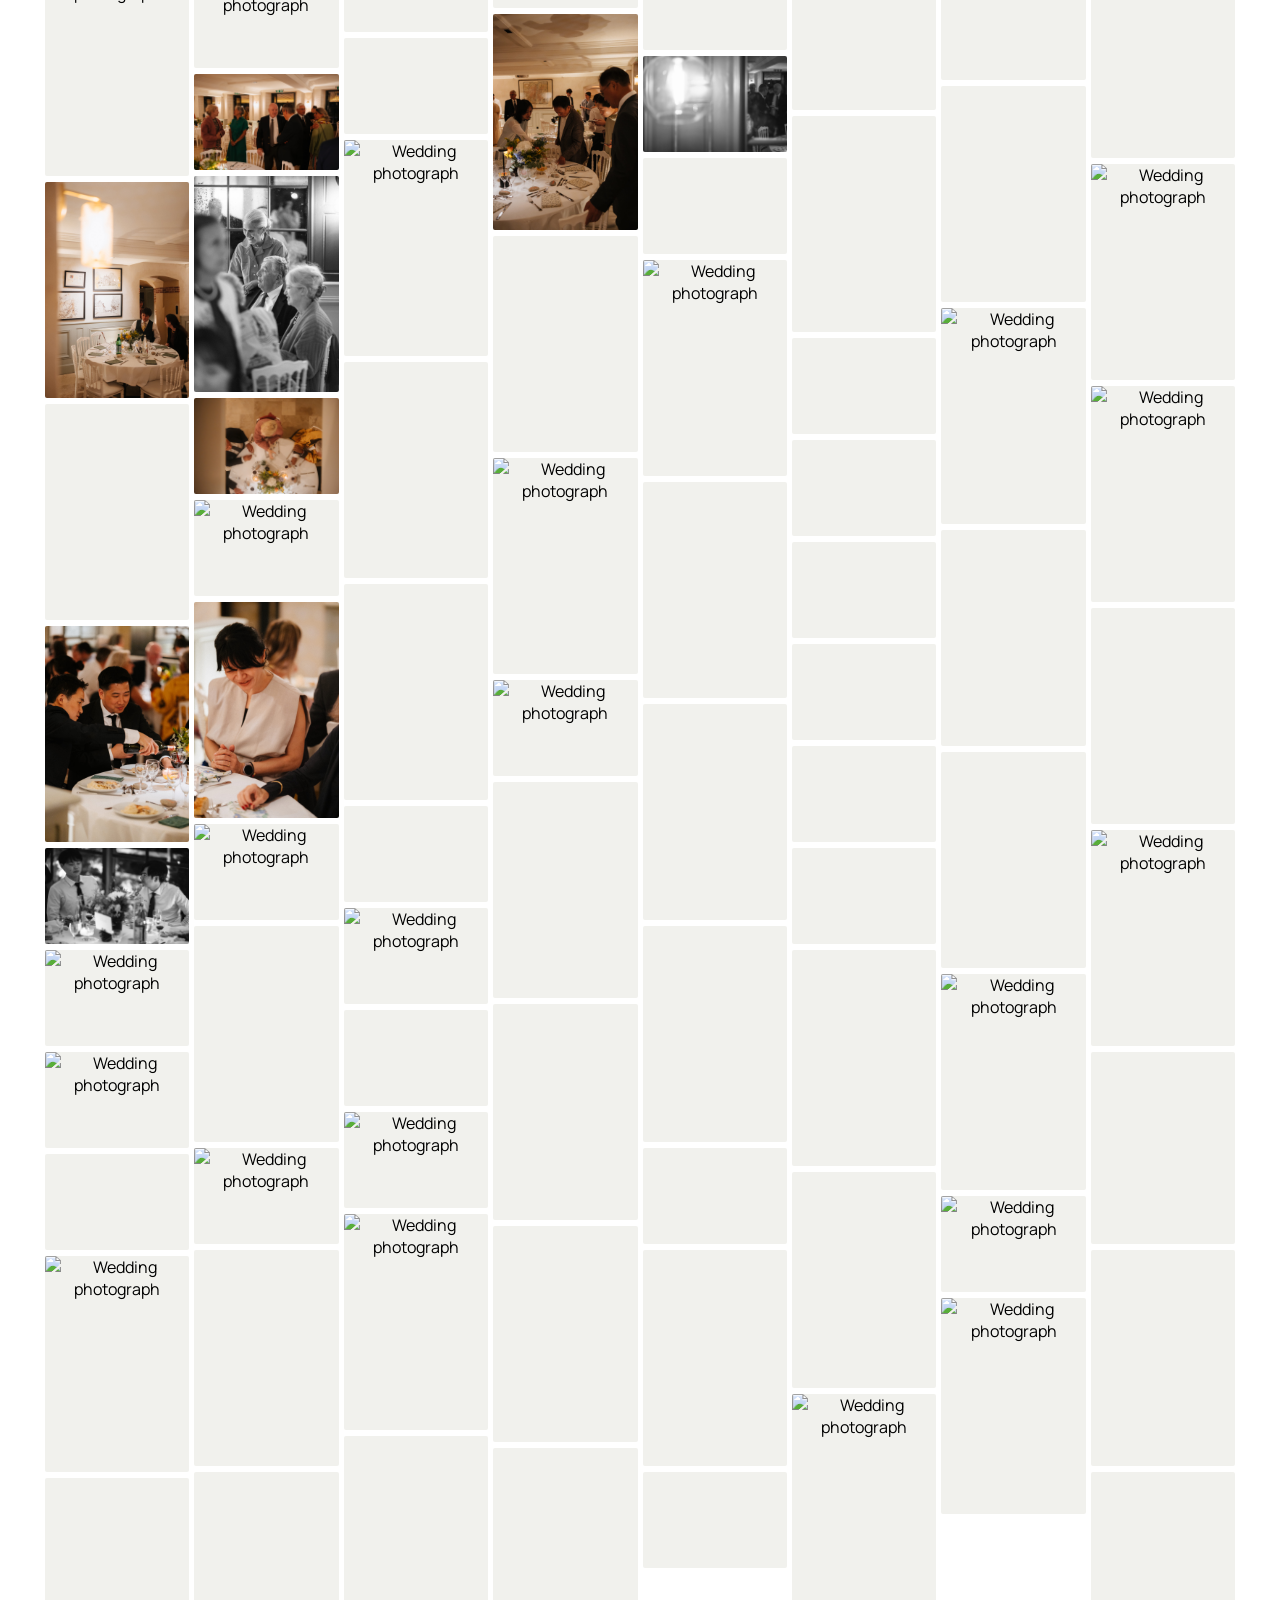
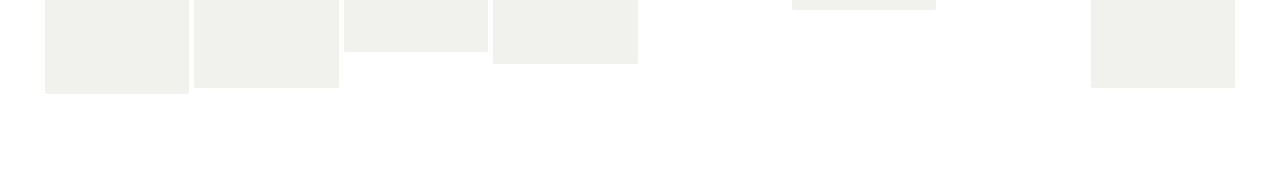
==== commit 560c84c7: "update2" ====
--- a/index.html
+++ b/index.html
@@ -10,7 +10,7 @@
 <link rel="preconnect" href="https://fonts.gstatic.com" crossorigin>
 <link href="https://fonts.googleapis.com/css2?family=Beau+Rivage&family=Cormorant+Garamond:wght@400&family=Manrope:wght@400;500&display=swap" rel="stylesheet">
 <link rel="icon" href="data:image/svg+xml,%3Csvg xmlns='http://www.w3.org/2000/svg' viewBox='0 0 64 64'%3E%3Crect width='64' height='64' fill='white'/%3E%3Ctext x='32' y='45' text-anchor='middle' fill='%2320211f' font-family='Arial' font-size='42'%3E%26%3C/text%3E%3C/svg%3E">
-<link rel="stylesheet" href="styles.css?v=beau-masonry-20261019">
+<link rel="stylesheet" href="styles.css?v=beau-ordered-v2-20261019">
 </head>
 <body>
 <div class="site">
@@ -31,6 +31,6 @@
   <button type="button" class="next" aria-label="Next photograph">›</button>
 </dialog>
 <script src="photos.js"></script>
-<script src="app.js?v=beau-masonry-20261019"></script>
+<script src="app.js?v=beau-ordered-v2-20261019"></script>
 </body>
 </html>
--- a/styles.css
+++ b/styles.css
@@ -33,3 +33,14 @@
 @media(max-width:1099px){.gallery{columns:6}}
 @media(max-width:799px){.gallery{columns:4}}
 @media(max-width:599px){.gallery{columns:2;column-gap:5px}h1{font-size:clamp(40px,11vw,65px);padding:8px 0;gap:.12em}main{padding-top:10px}}
+
+/* Natural cover and source-ordered masonry (never dense/backfilled). */
+.cover-frame{height:auto;min-height:0;max-height:none;aspect-ratio:3 / 2}
+#heroImage{object-fit:contain;object-position:center}
+.gallery{display:grid;columns:auto;grid-template-columns:repeat(10,minmax(0,1fr));grid-auto-rows:1px;grid-auto-flow:row;column-gap:5px;row-gap:0;align-items:start}
+.photo{align-self:start;margin:0;padding:0 0 5px;border-radius:0}
+.photo img{border-radius:2px}
+@media(max-width:1399px){.gallery{grid-template-columns:repeat(8,minmax(0,1fr))}}
+@media(max-width:1099px){.gallery{grid-template-columns:repeat(6,minmax(0,1fr))}}
+@media(max-width:799px){.gallery{grid-template-columns:repeat(4,minmax(0,1fr))}}
+@media(max-width:599px){.gallery{grid-template-columns:repeat(2,minmax(0,1fr))}}
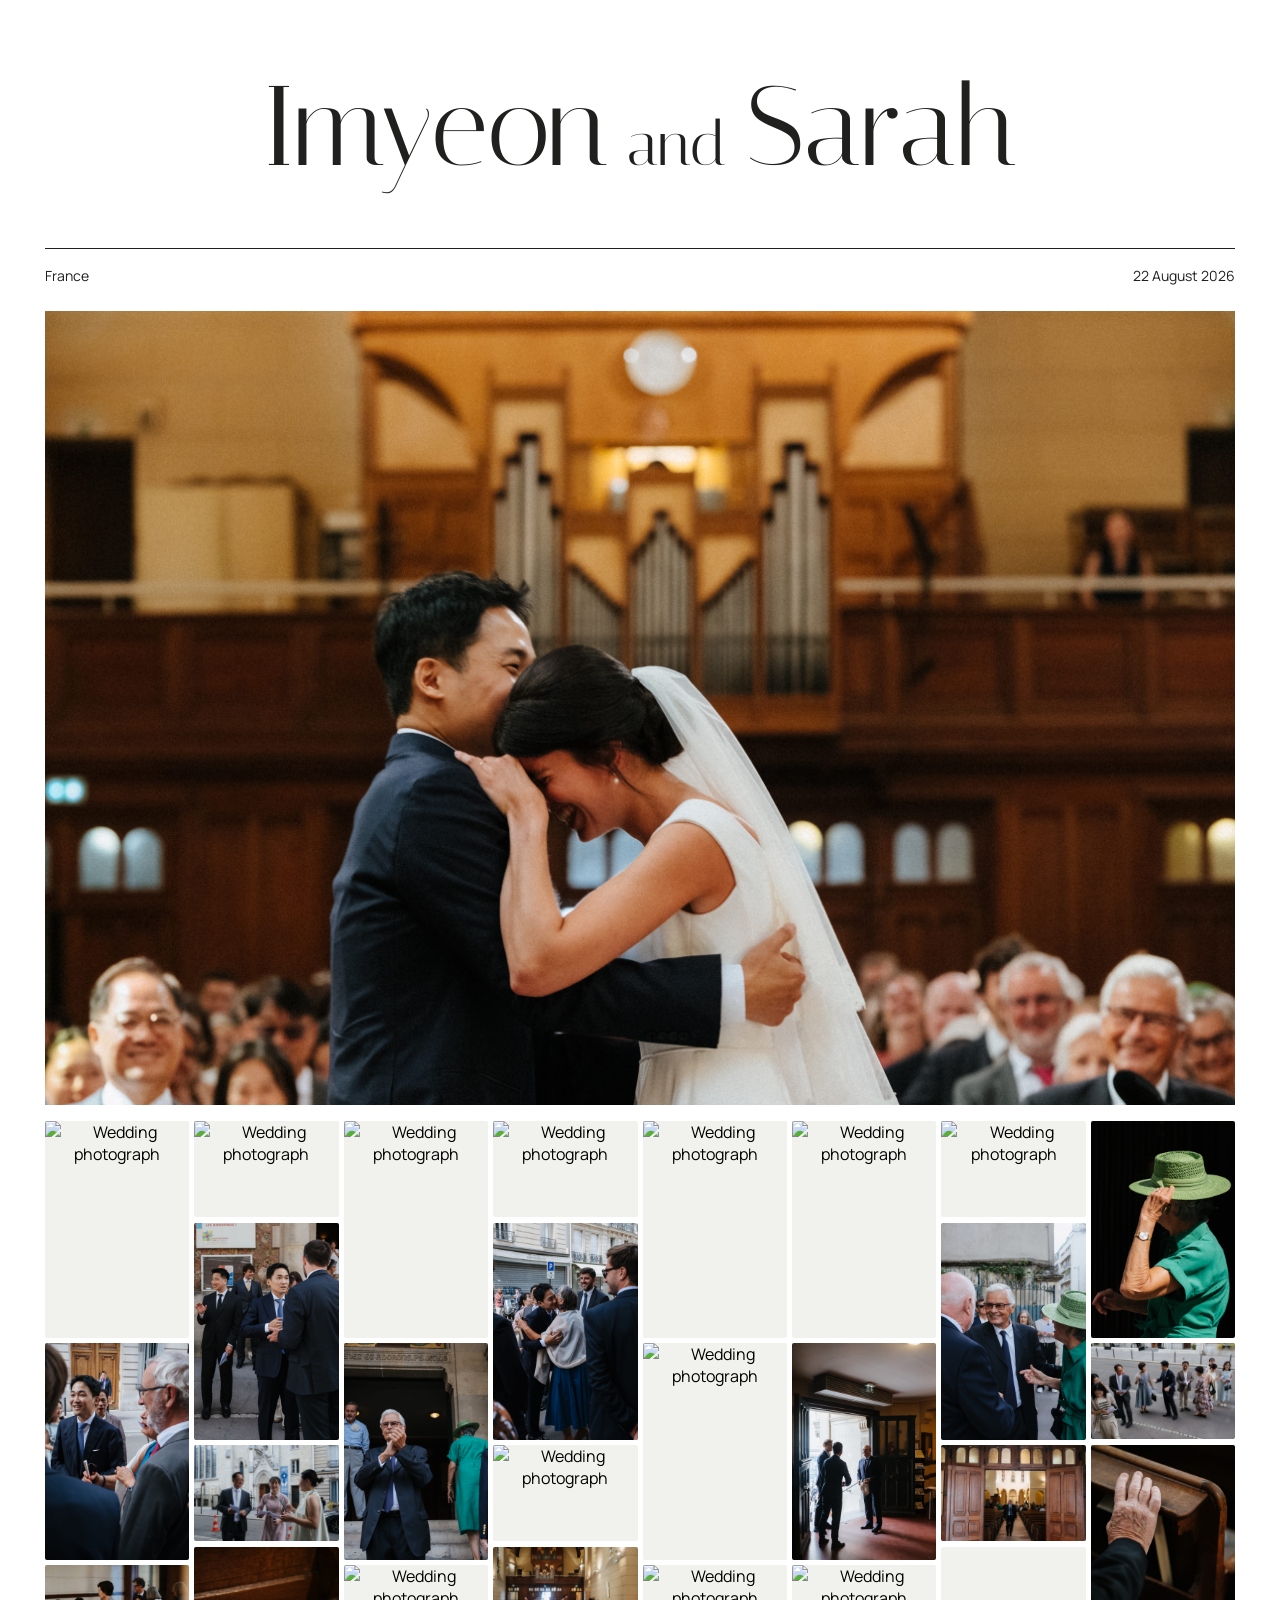
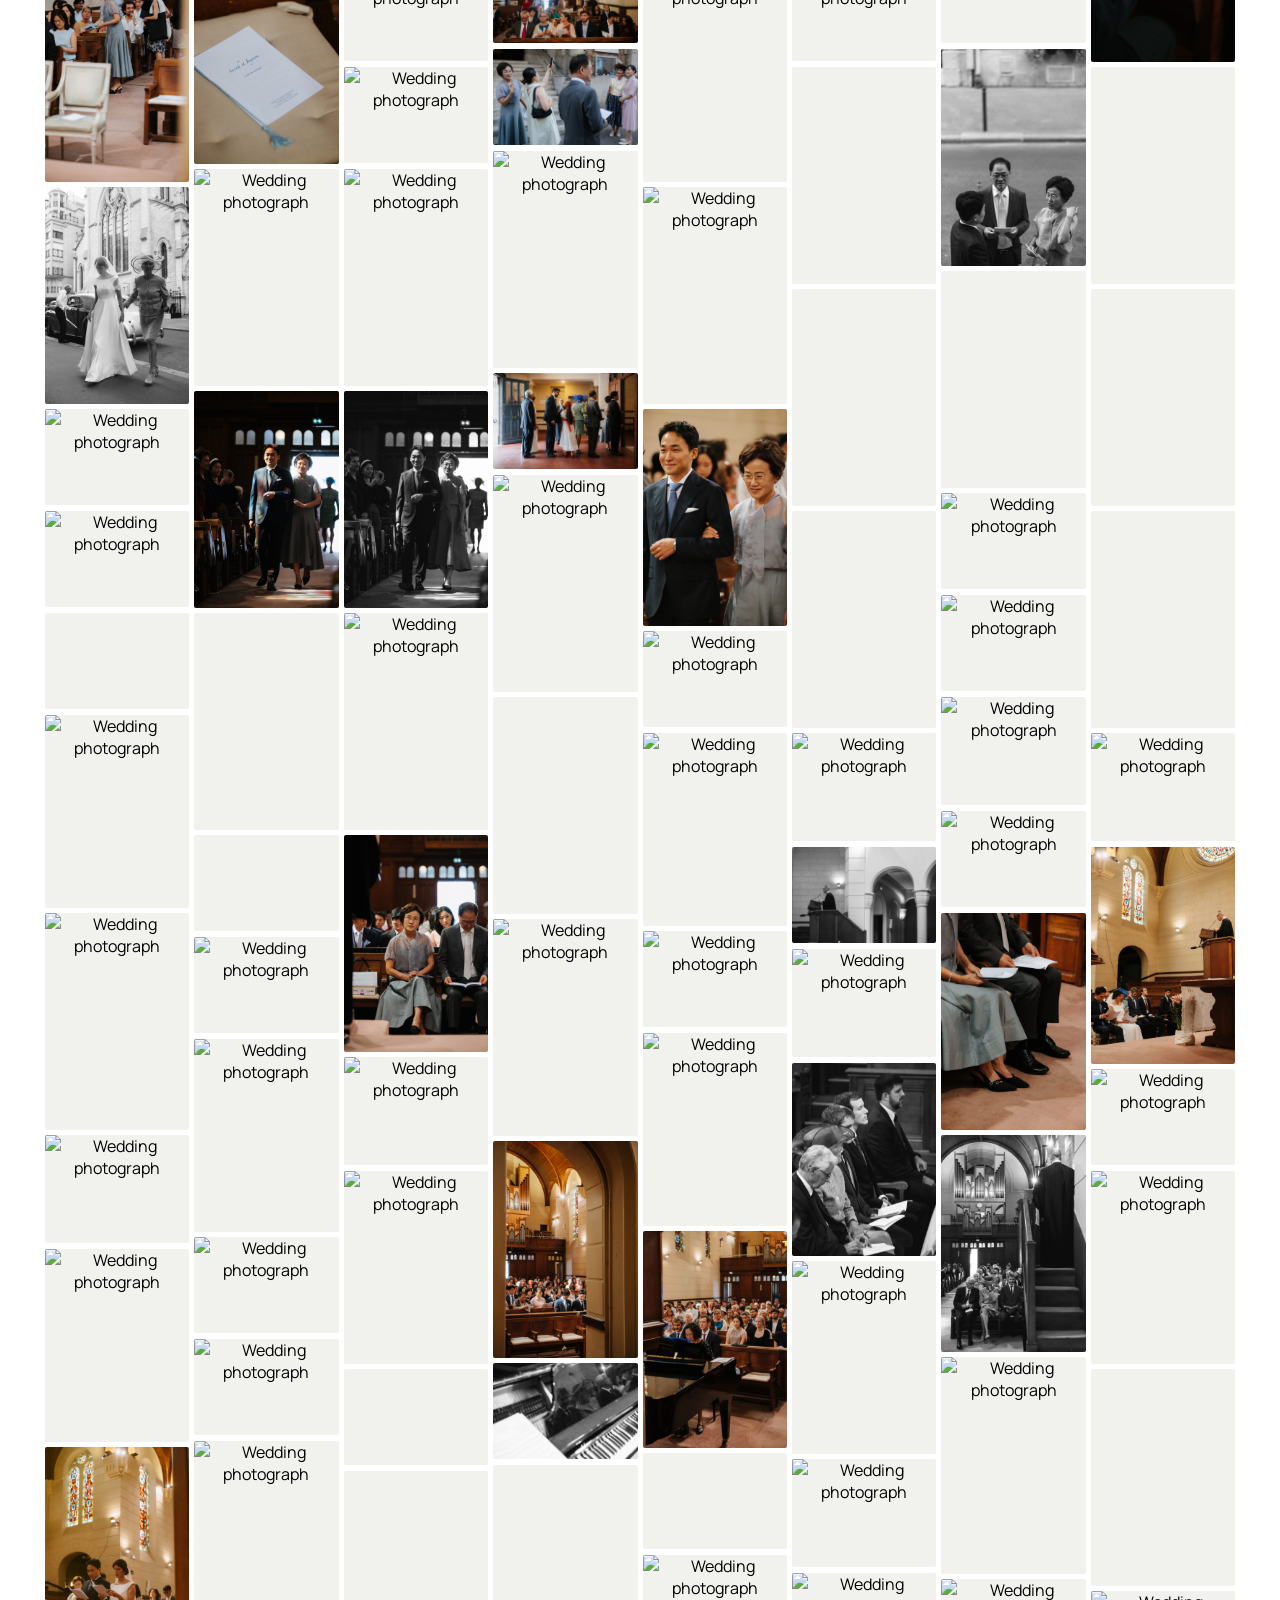
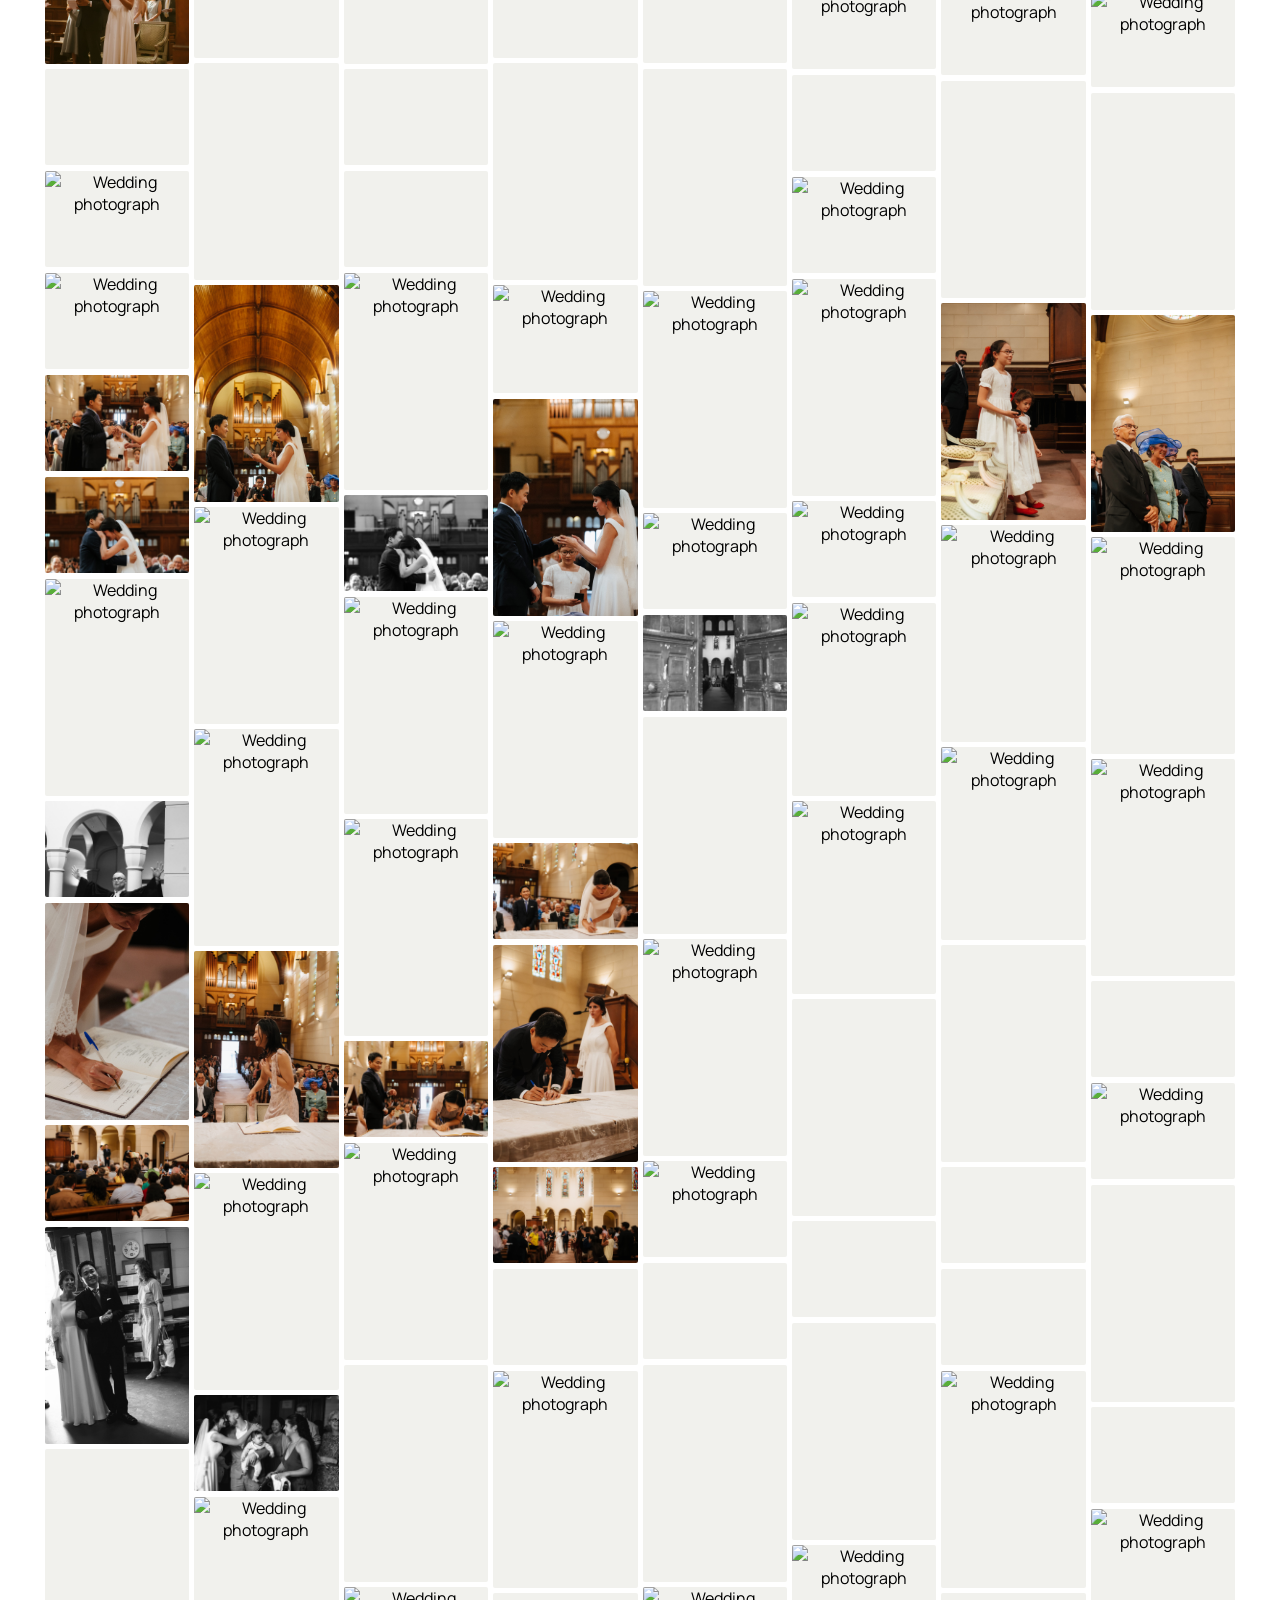
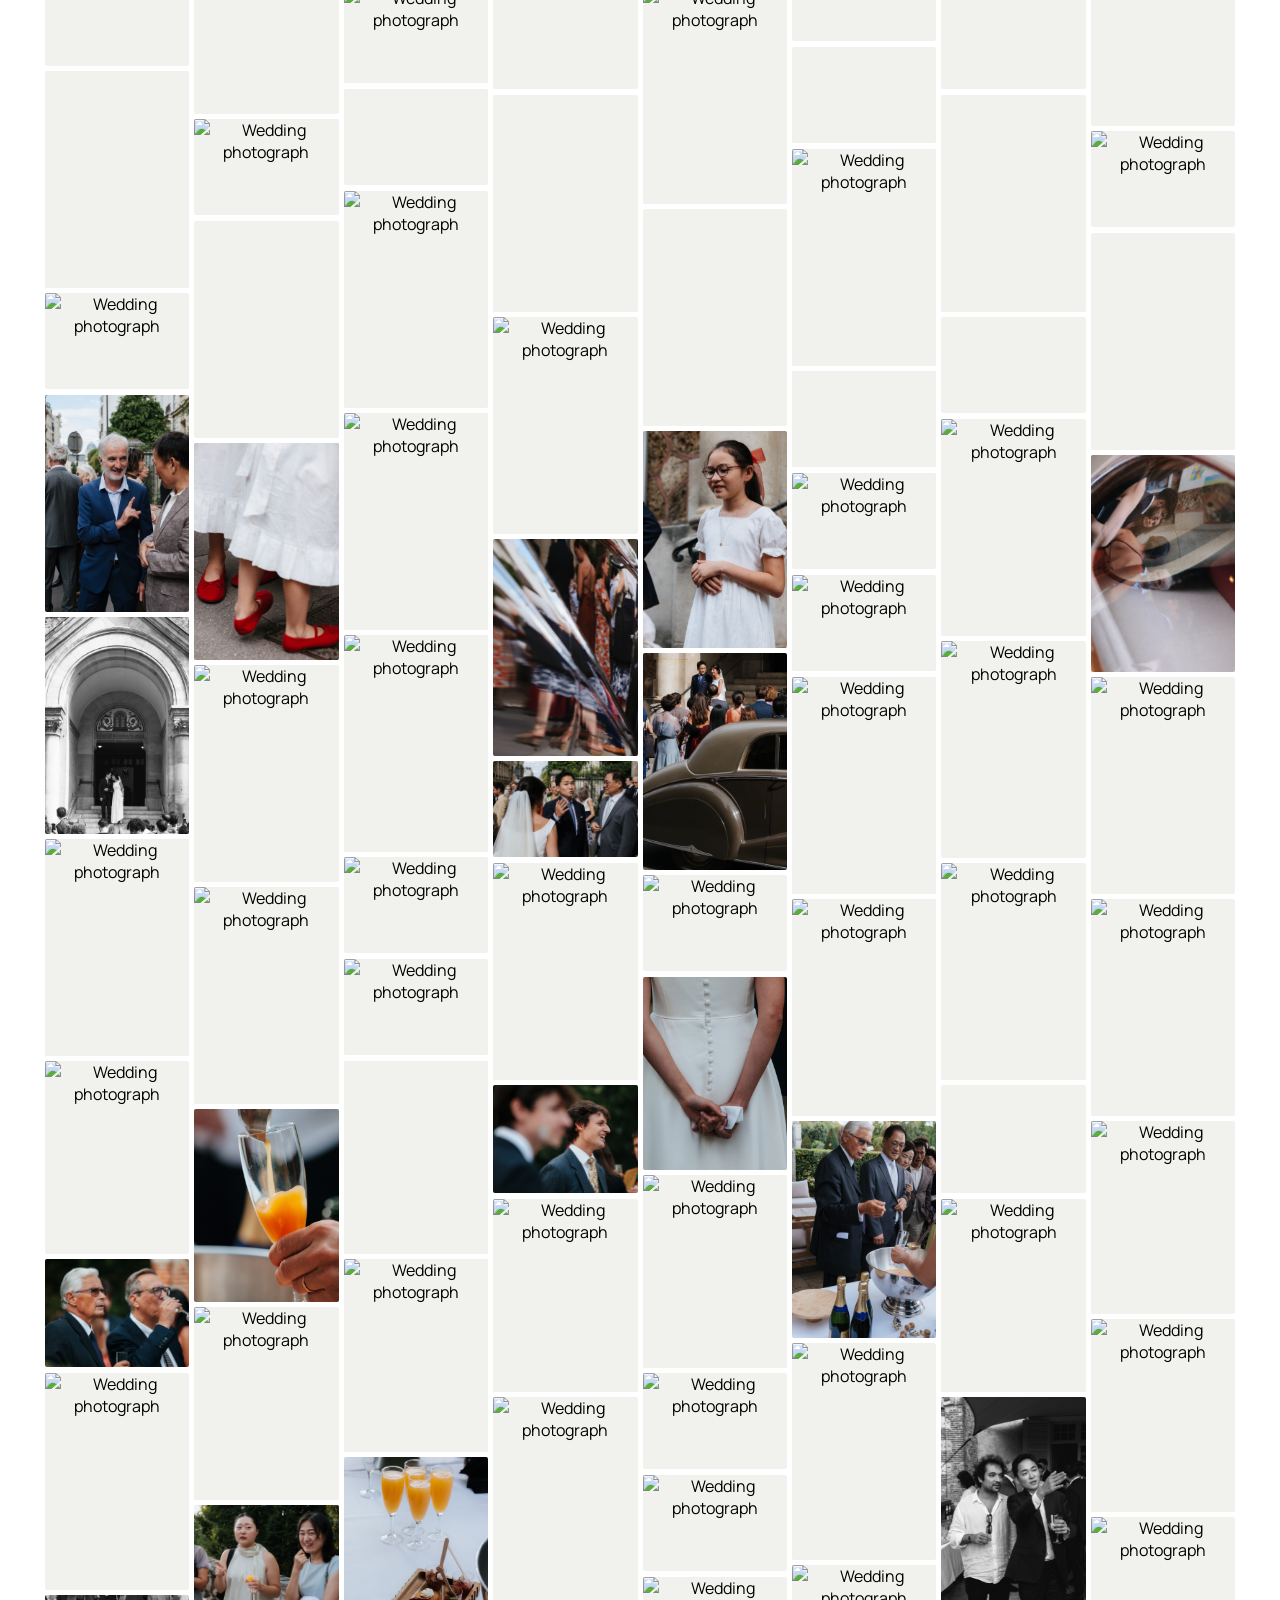
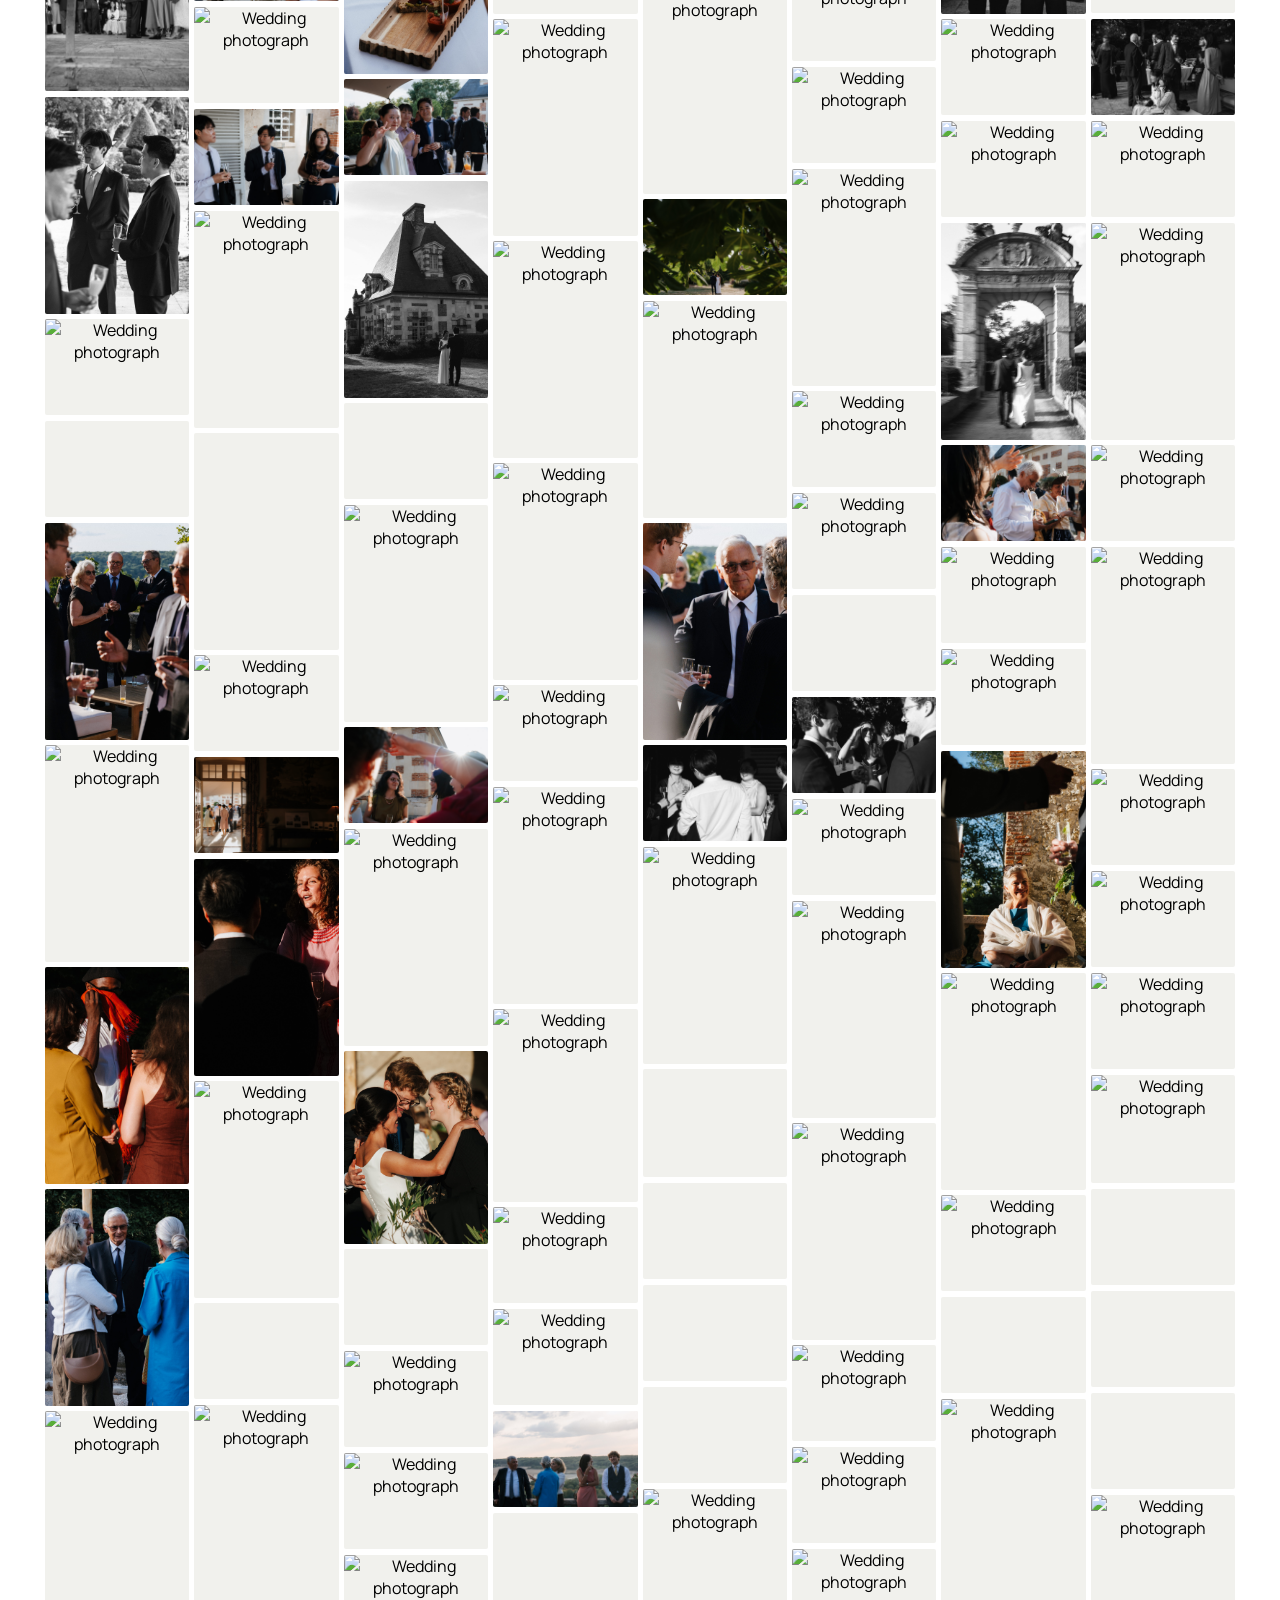
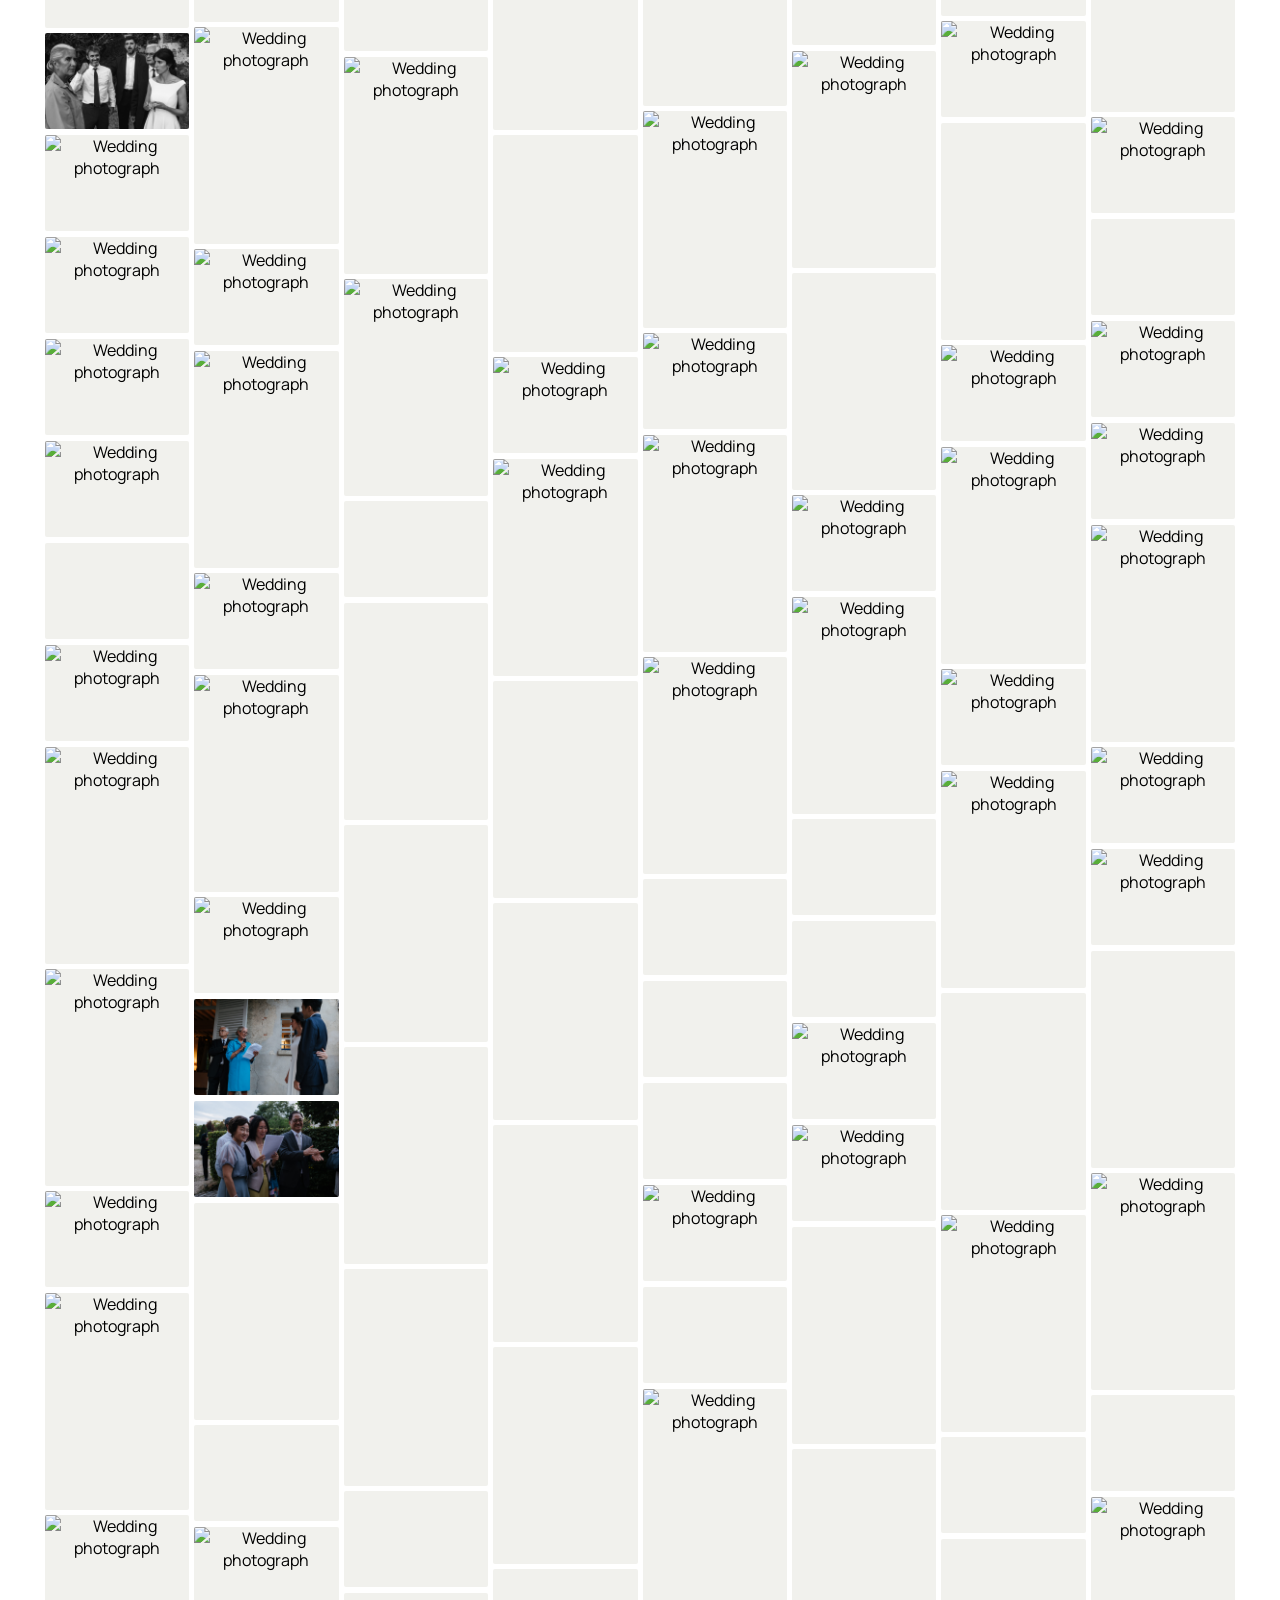
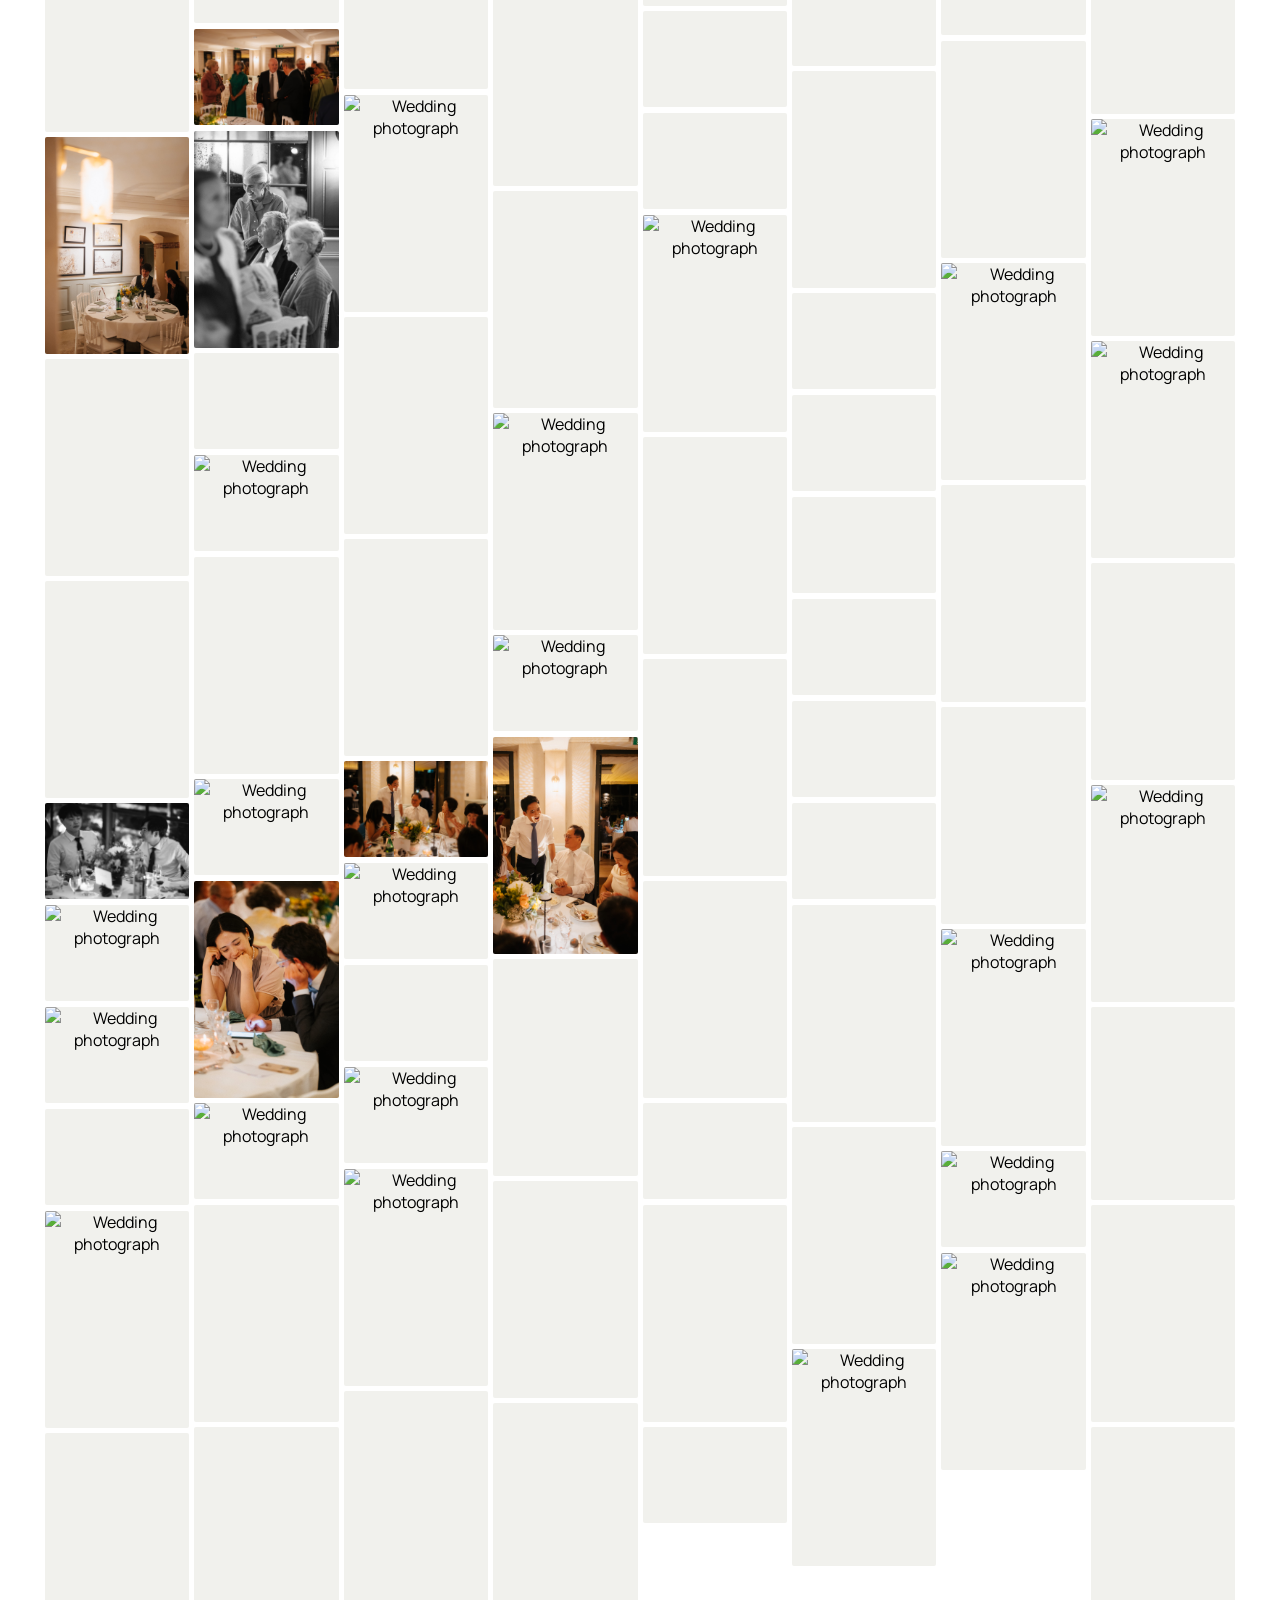
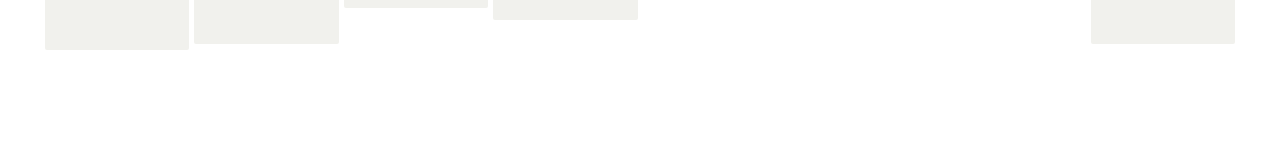
==== commit a3d5522f: "update3" ====
--- a/index.html
+++ b/index.html
@@ -3,19 +3,19 @@
 <head>
 <meta charset="utf-8">
 <meta name="viewport" content="width=device-width,initial-scale=1">
-<meta name="description" content="Imyeon & Sarah — France, 22 August 2026">
+<meta name="description" content="Imyeon and Sarah — France, 22 August 2026">
 <meta name="theme-color" content="#ffffff">
-<title>Imyeon & Sarah</title>
+<title>Imyeon and Sarah</title>
 <link rel="preconnect" href="https://fonts.googleapis.com">
 <link rel="preconnect" href="https://fonts.gstatic.com" crossorigin>
-<link href="https://fonts.googleapis.com/css2?family=Beau+Rivage&family=Cormorant+Garamond:wght@400&family=Manrope:wght@400;500&display=swap" rel="stylesheet">
+<link href="https://fonts.googleapis.com/css2?family=Italiana&family=Manrope:wght@400;500&display=swap" rel="stylesheet">
 <link rel="icon" href="data:image/svg+xml,%3Csvg xmlns='http://www.w3.org/2000/svg' viewBox='0 0 64 64'%3E%3Crect width='64' height='64' fill='white'/%3E%3Ctext x='32' y='45' text-anchor='middle' fill='%2320211f' font-family='Arial' font-size='42'%3E%26%3C/text%3E%3C/svg%3E">
-<link rel="stylesheet" href="styles.css?v=beau-ordered-v2-20261019">
+<link rel="stylesheet" href="styles.css?v=italiana-v3-20261019">
 </head>
 <body>
 <div class="site">
 <header class="hero">
-  <h1><span>Imyeon</span> <span class="amp">&amp;</span> <span>Sarah</span></h1>
+  <h1><span>Imyeon</span> <span class="and">and</span> <span>Sarah</span></h1>
   <p class="date"><span>France</span><span>22 August 2026</span></p>
   <div class="cover-frame"><img id="heroImage" alt="" fetchpriority="high"></div>
 </header>
@@ -27,10 +27,10 @@
 <dialog id="lightbox" aria-label="Photograph viewer">
   <button type="button" class="close" aria-label="Close photograph" autofocus>×</button>
   <button type="button" class="previous" aria-label="Previous photograph">‹</button>
-  <figure><img id="lightboxImage" alt=""><figcaption id="counter" aria-live="polite"></figcaption></figure>
+  <figure><img id="lightboxImage" alt=""></figure>
   <button type="button" class="next" aria-label="Next photograph">›</button>
 </dialog>
 <script src="photos.js"></script>
-<script src="app.js?v=beau-ordered-v2-20261019"></script>
+<script src="app.js?v=italiana-v3-20261019"></script>
 </body>
 </html>
--- a/styles.css
+++ b/styles.css
@@ -22,9 +22,9 @@
 @keyframes fadeIn{from{opacity:0}to{opacity:1}}@keyframes photoOpen{from{opacity:0;transform:scale(.985)}to{opacity:1;transform:scale(1)}}
 
 /* Beau Rivage title and compact, uncropped masonry gallery. */
-h1{font-family:'Beau Rivage',cursive;font-size:clamp(58px,10vw,160px);font-weight:400;line-height:1.45;letter-spacing:0;white-space:normal;display:flex;align-items:baseline;justify-content:center;gap:.17em;padding:12px 16px;margin:0}
+h1{font-family:'Italiana',Georgia,serif;font-size:clamp(58px,10vw,160px);font-weight:400;line-height:1.45;letter-spacing:0;white-space:normal;display:flex;align-items:baseline;justify-content:center;gap:.17em;padding:12px 16px;margin:0}
 h1 span{white-space:nowrap}
-h1 .amp{font-family:'Cormorant Garamond',Georgia,serif;font-size:.6em;line-height:1;font-weight:400}
+h1 .and{font-family:inherit;font-size:.55em;line-height:1;font-weight:400}
 .gallery{display:block;columns:10;column-gap:5px}
 .photo{display:block;break-inside:avoid;page-break-inside:avoid;margin:0 0 5px;padding:0;overflow:hidden;border-radius:2px}
 .photo img{width:100%;height:auto;object-fit:contain}
@@ -44,3 +44,7 @@
 @media(max-width:1099px){.gallery{grid-template-columns:repeat(6,minmax(0,1fr))}}
 @media(max-width:799px){.gallery{grid-template-columns:repeat(4,minmax(0,1fr))}}
 @media(max-width:599px){.gallery{grid-template-columns:repeat(2,minmax(0,1fr))}}
+
+/* Italiana title sized to fit phone widths with the full word and. */
+h1{font-size:clamp(42px,8.8vw,150px);line-height:1.25}
+@media(max-width:599px){h1{font-size:clamp(30px,9.2vw,55px);gap:.16em;padding:8px 0}}
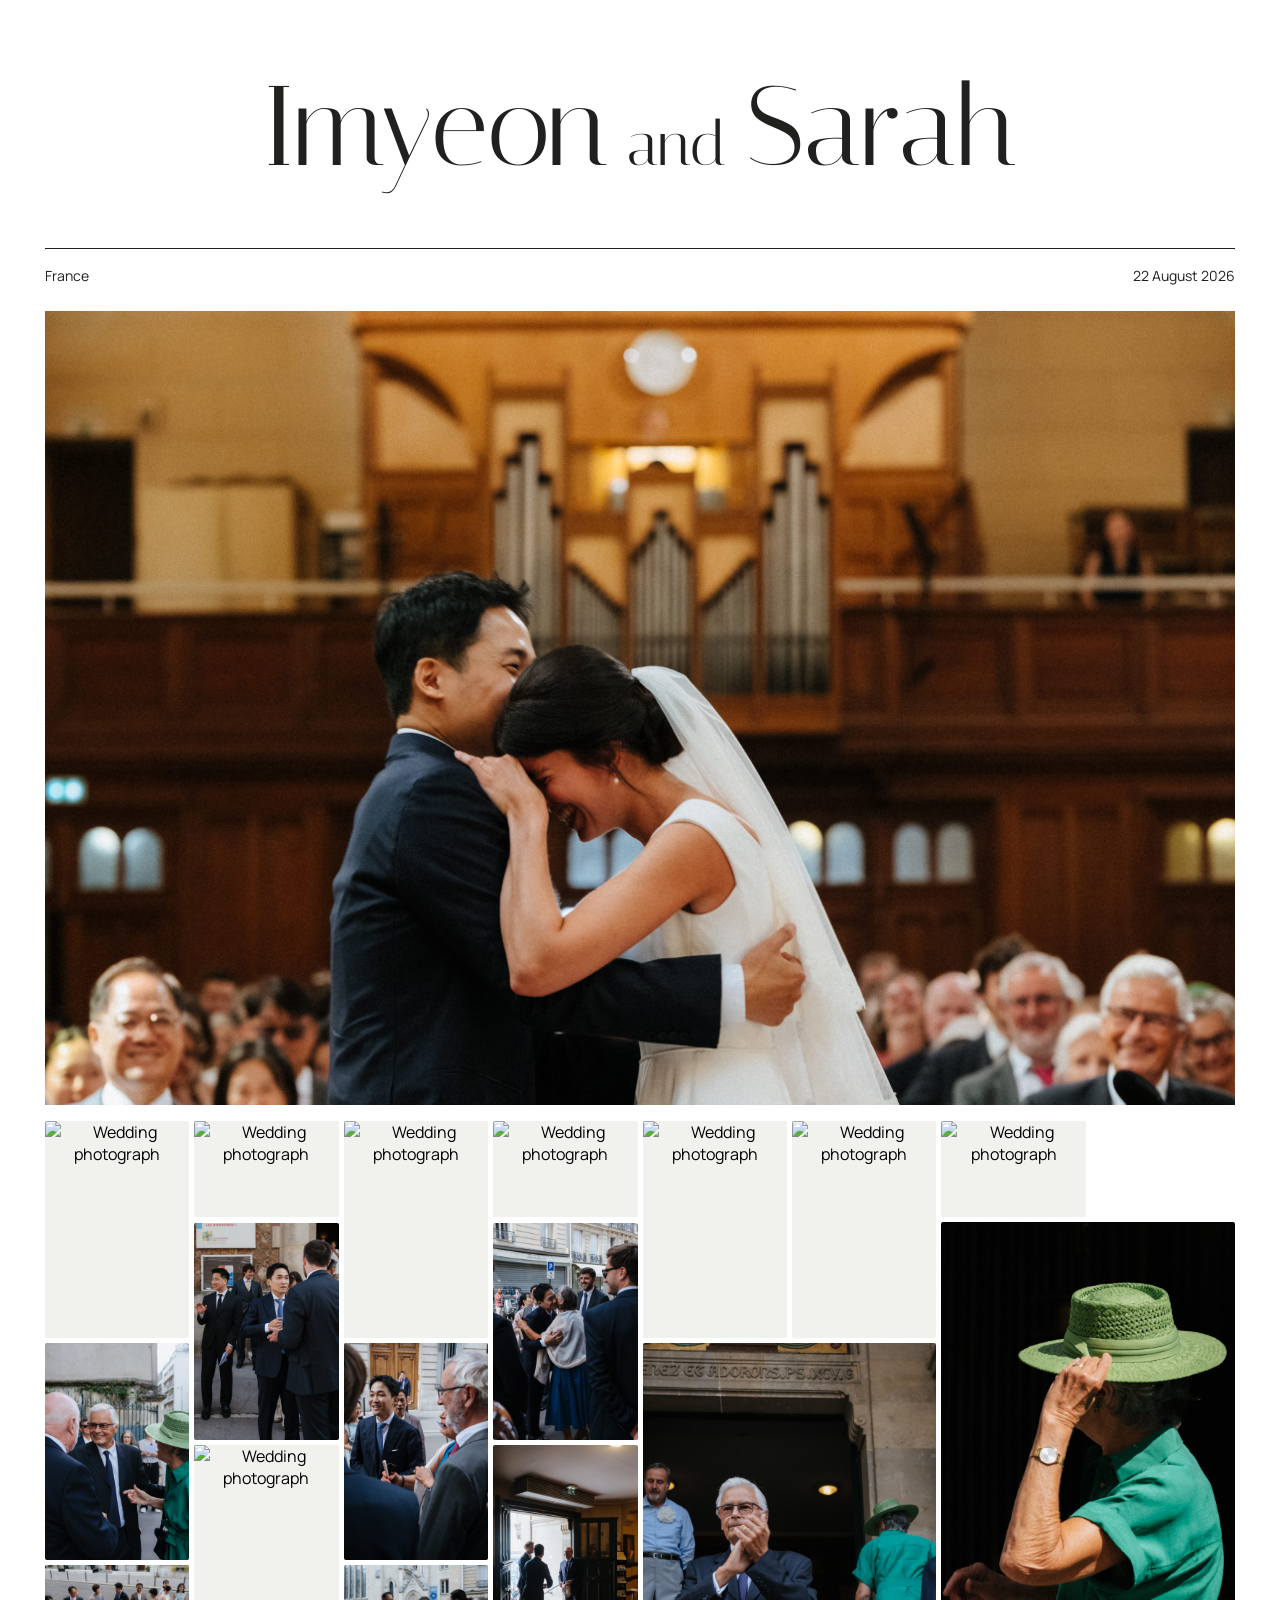
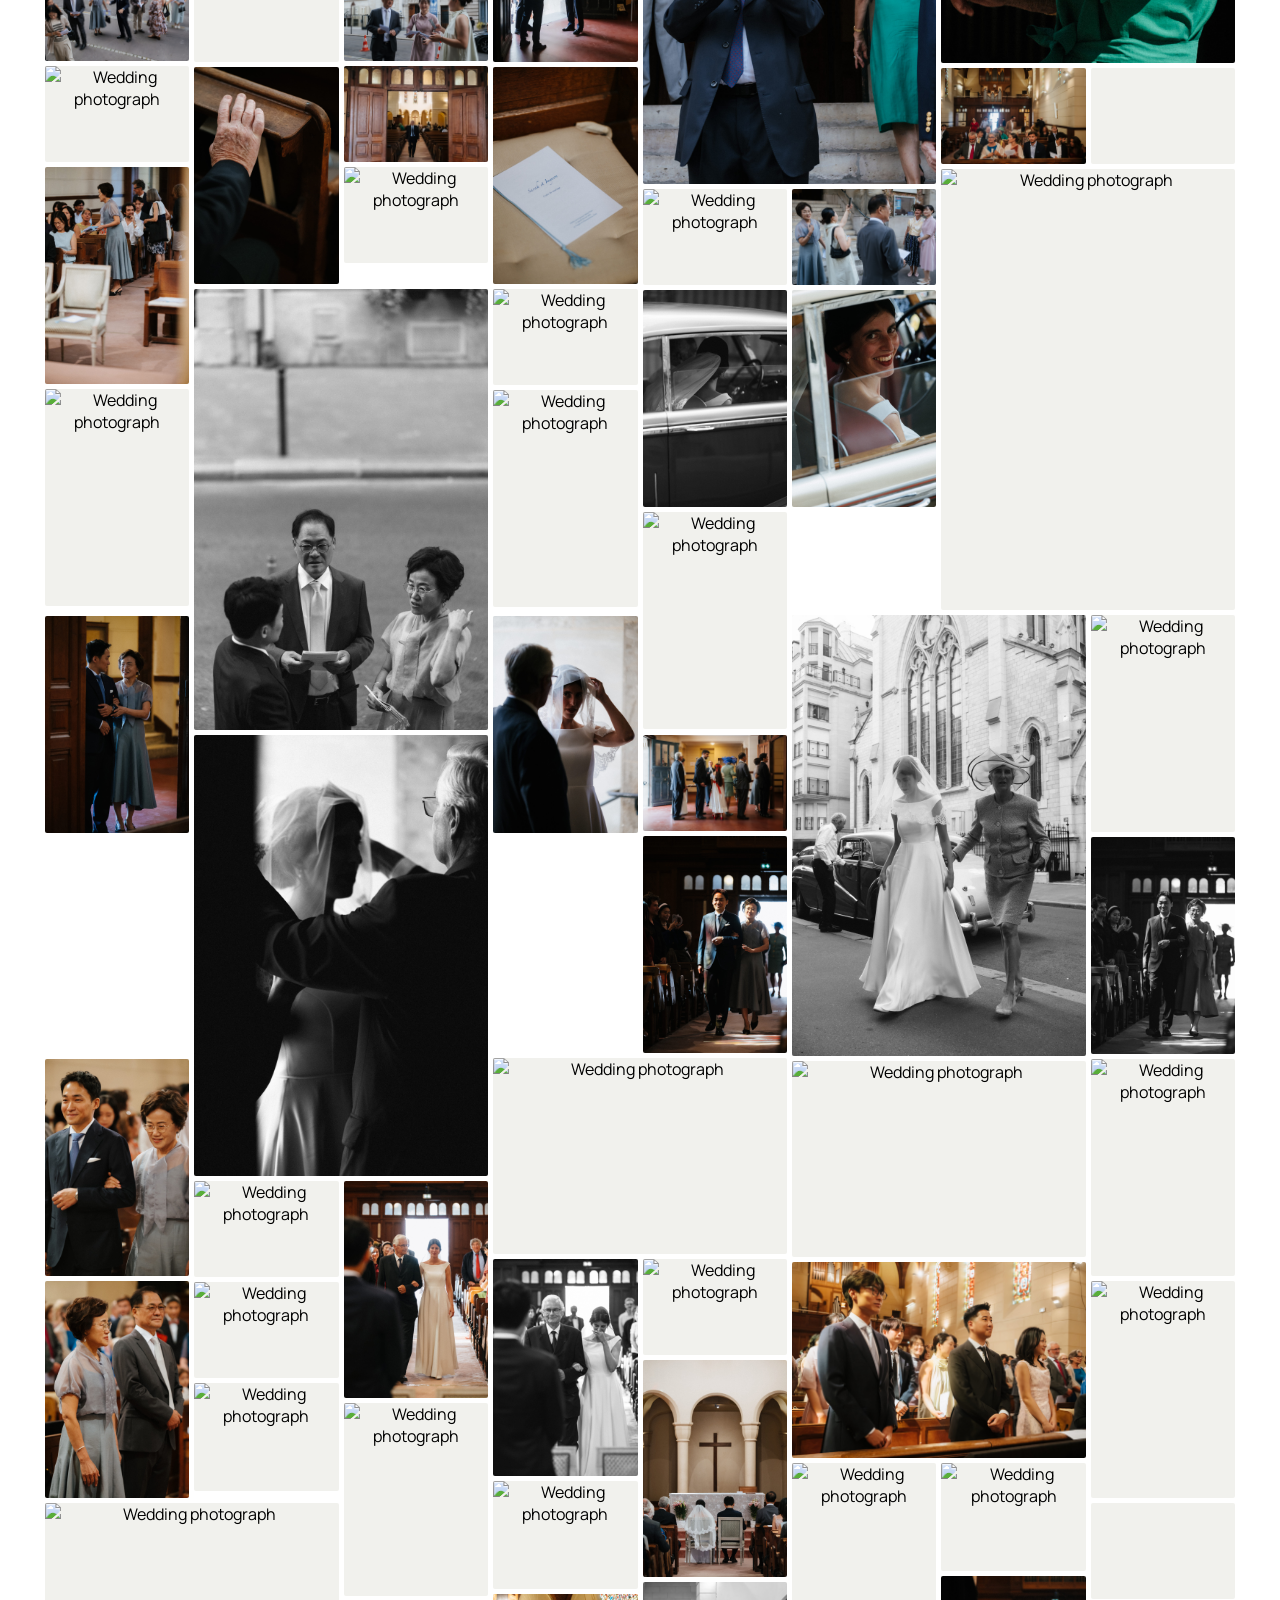
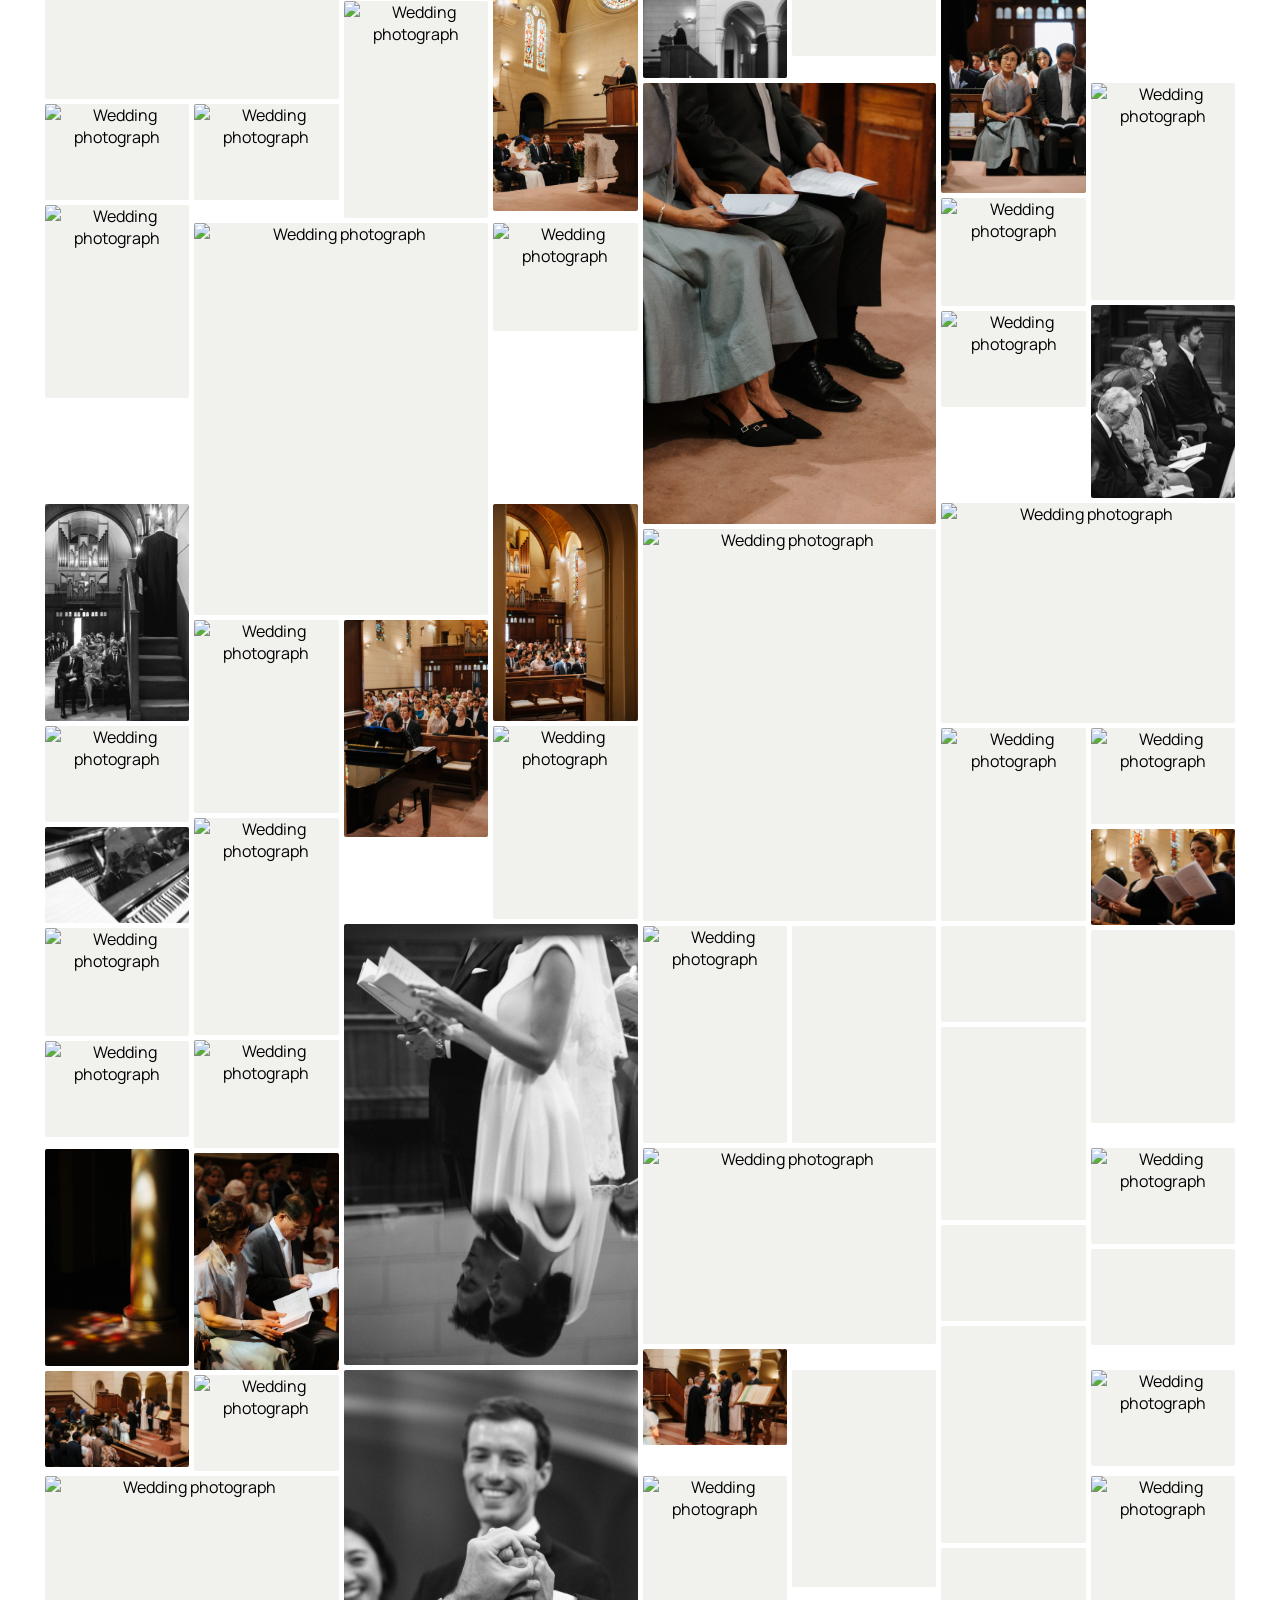
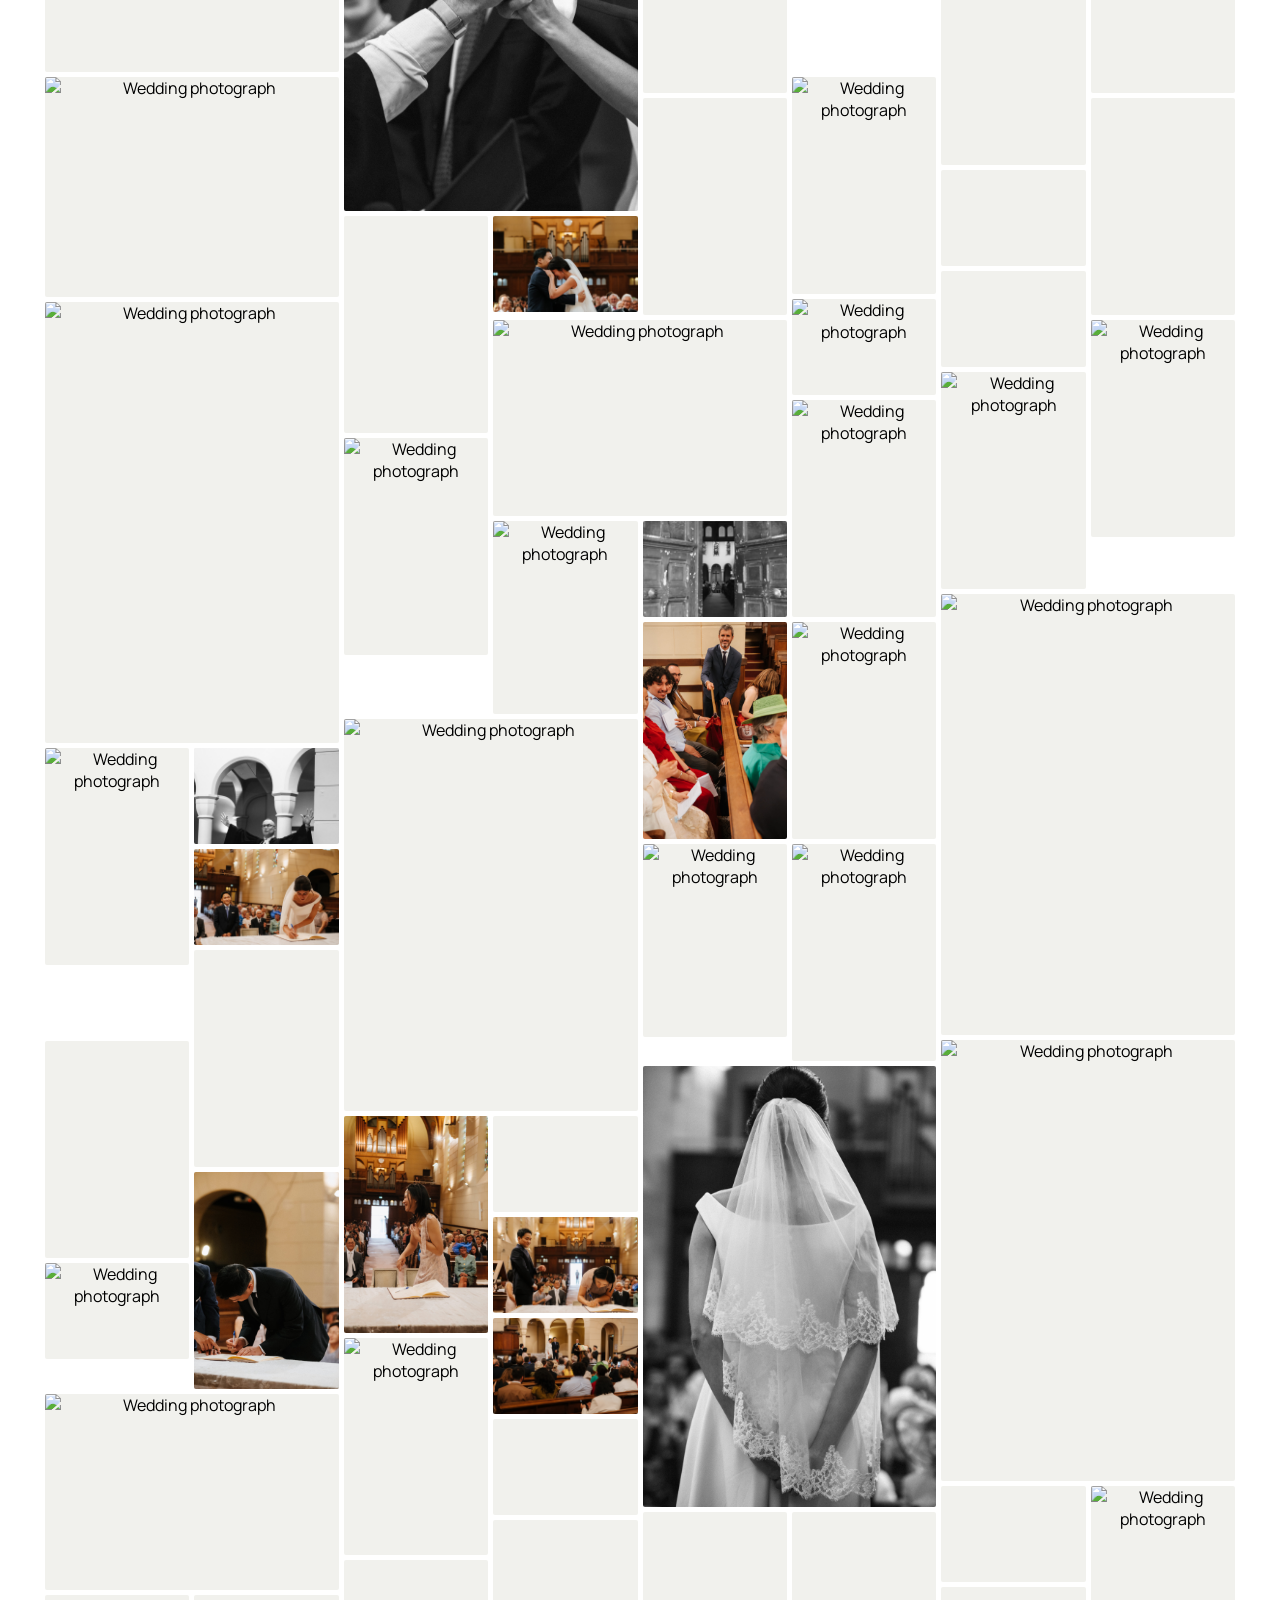
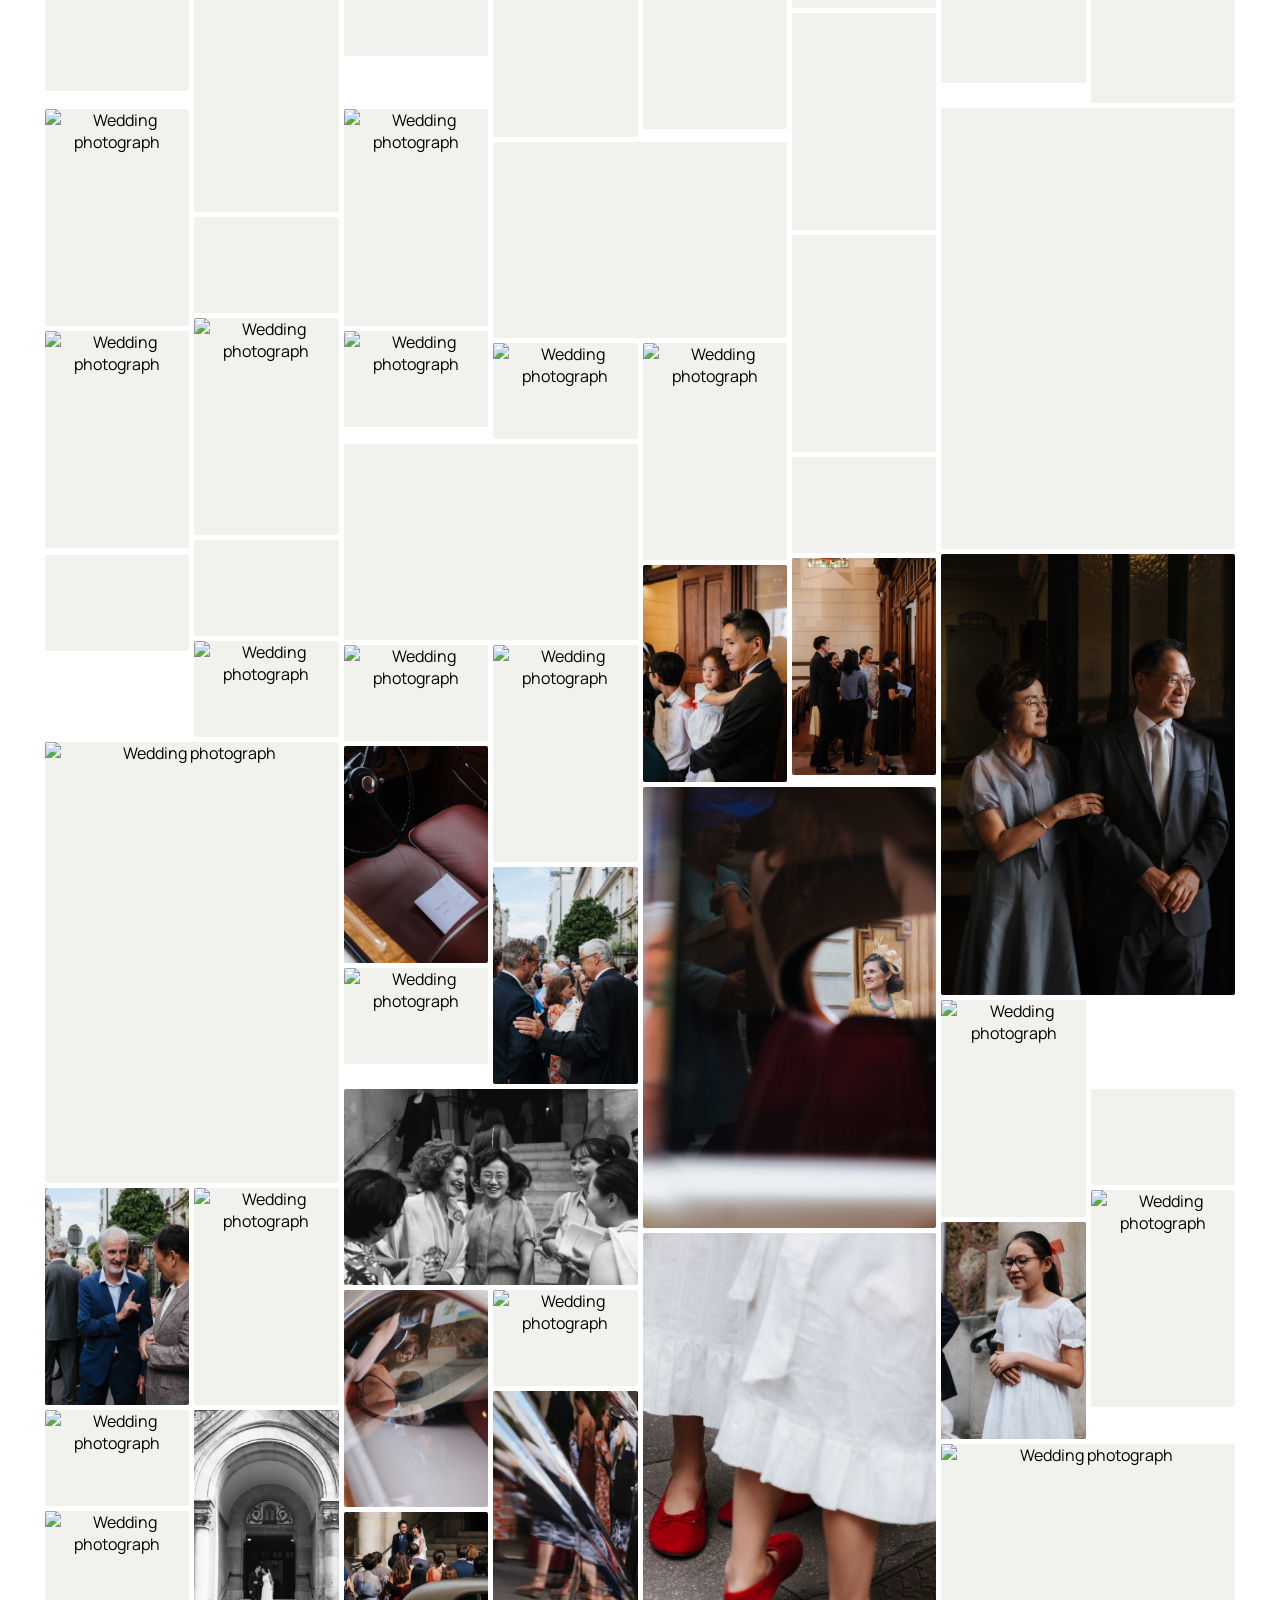
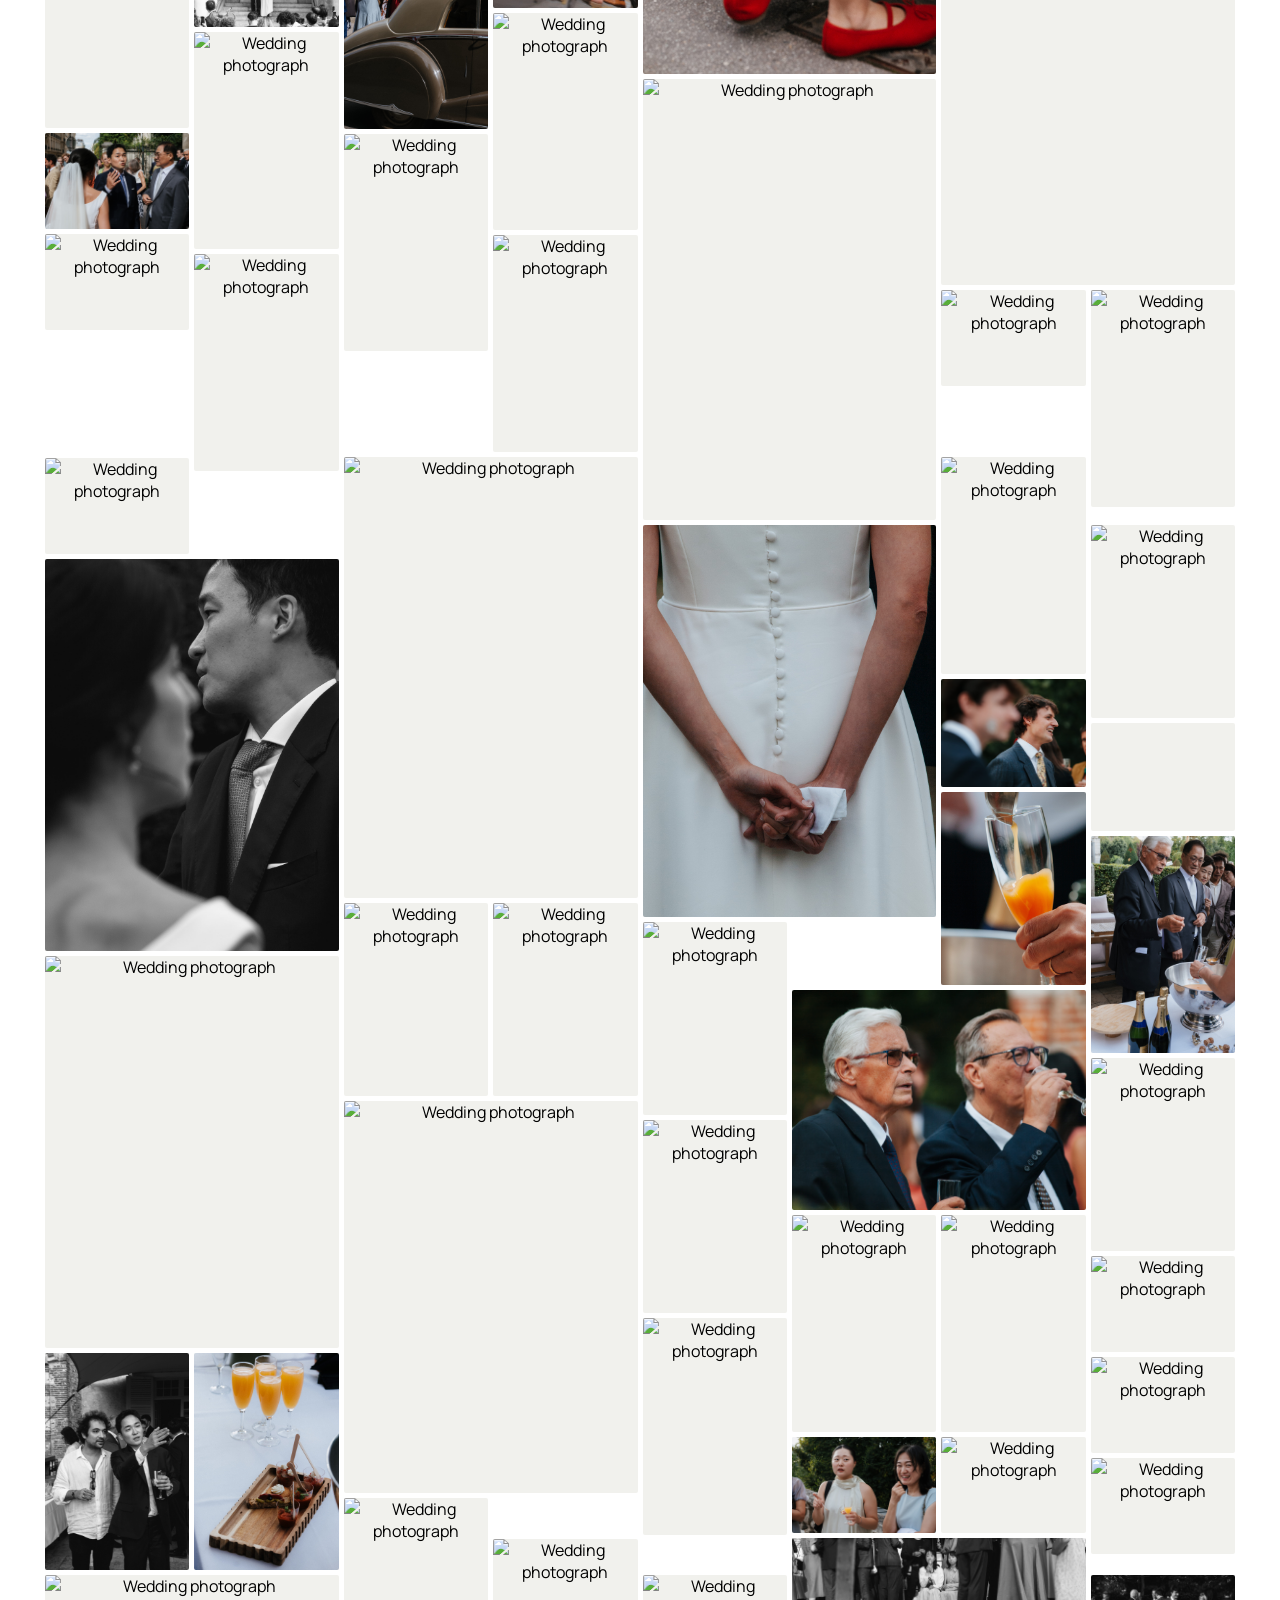
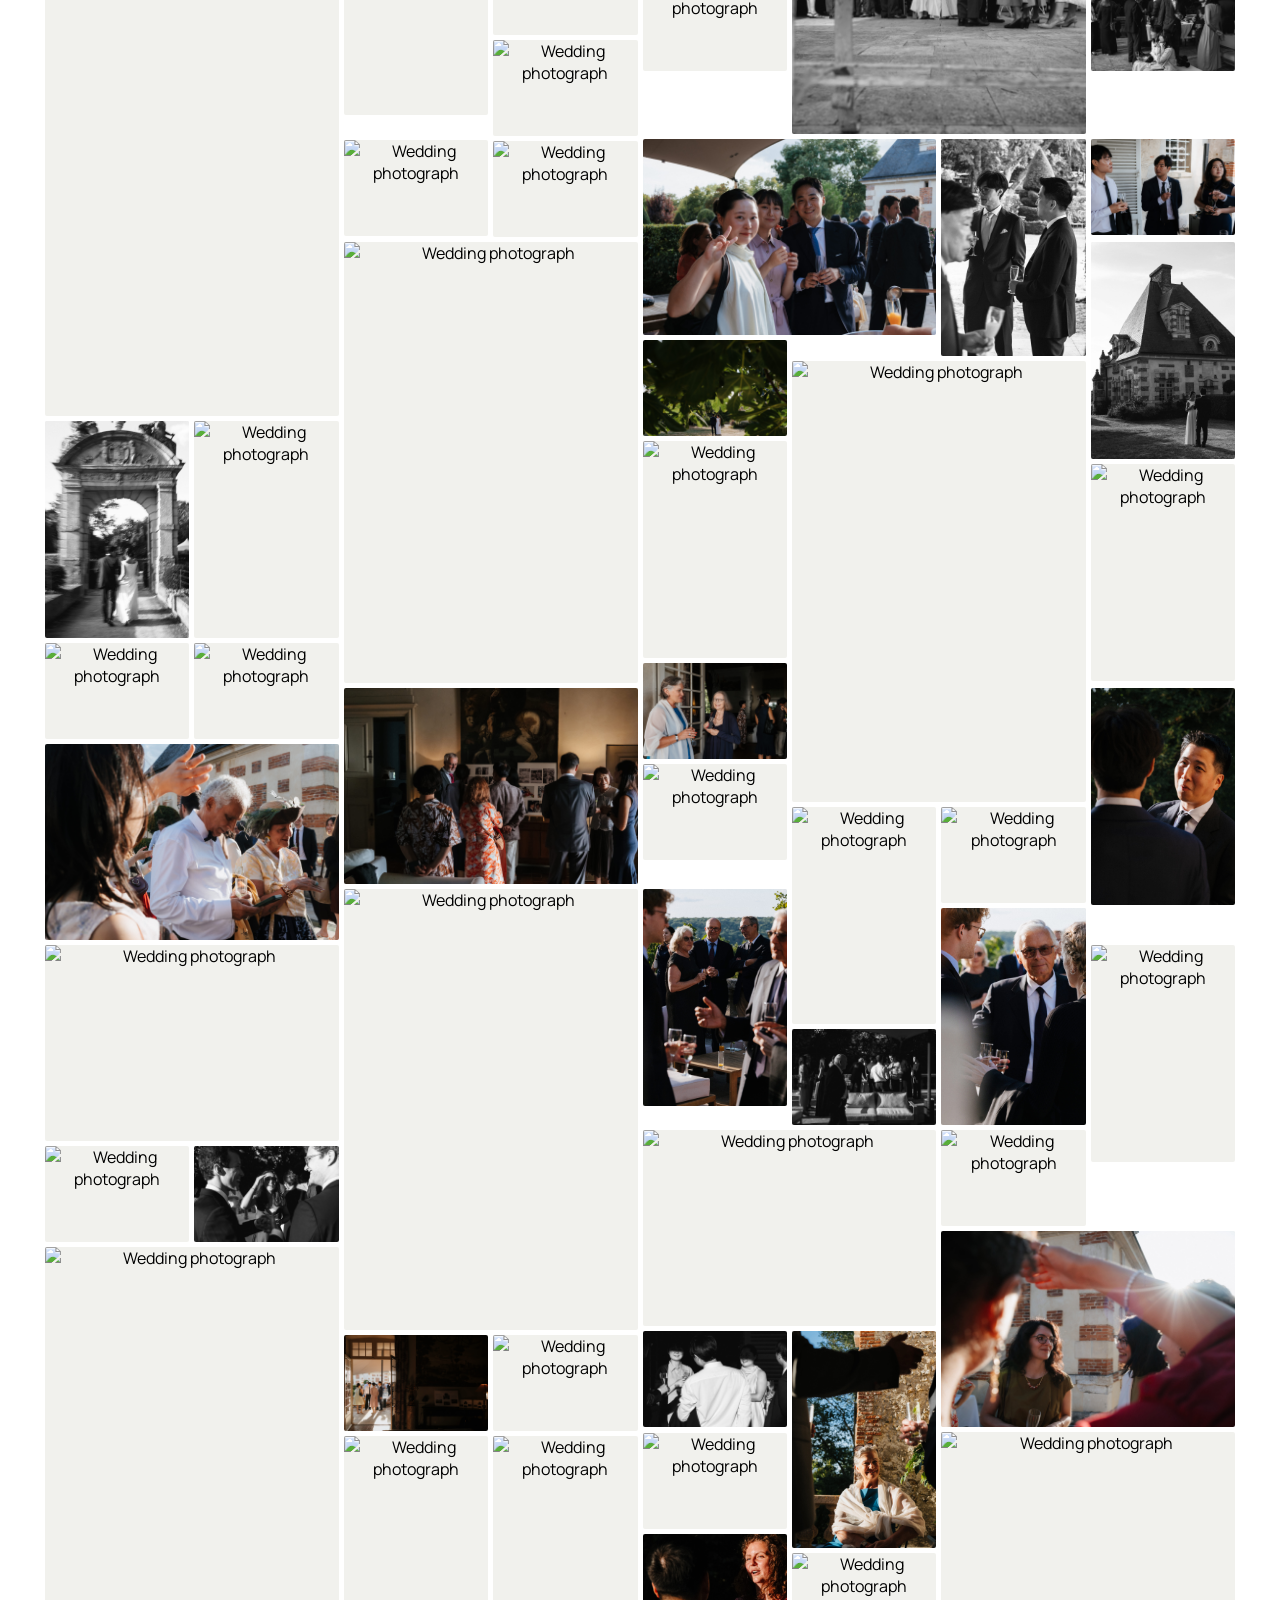
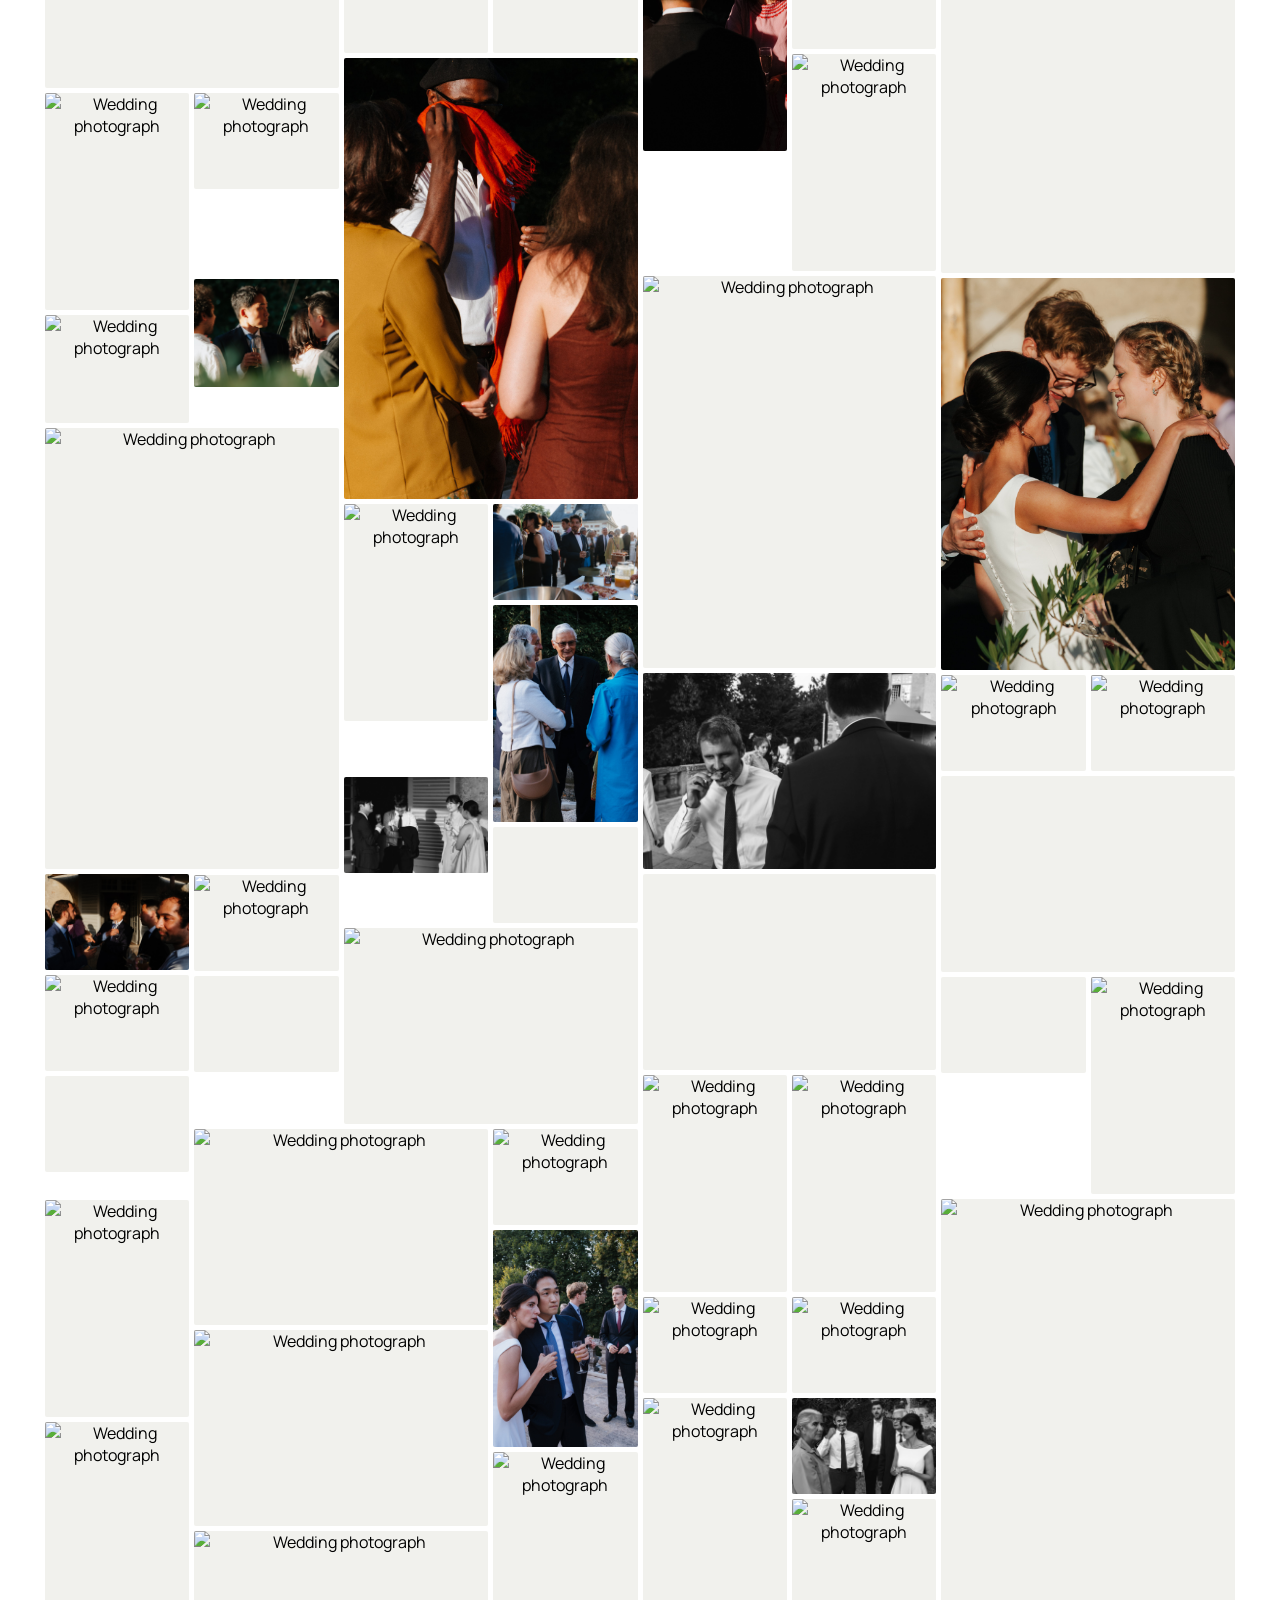
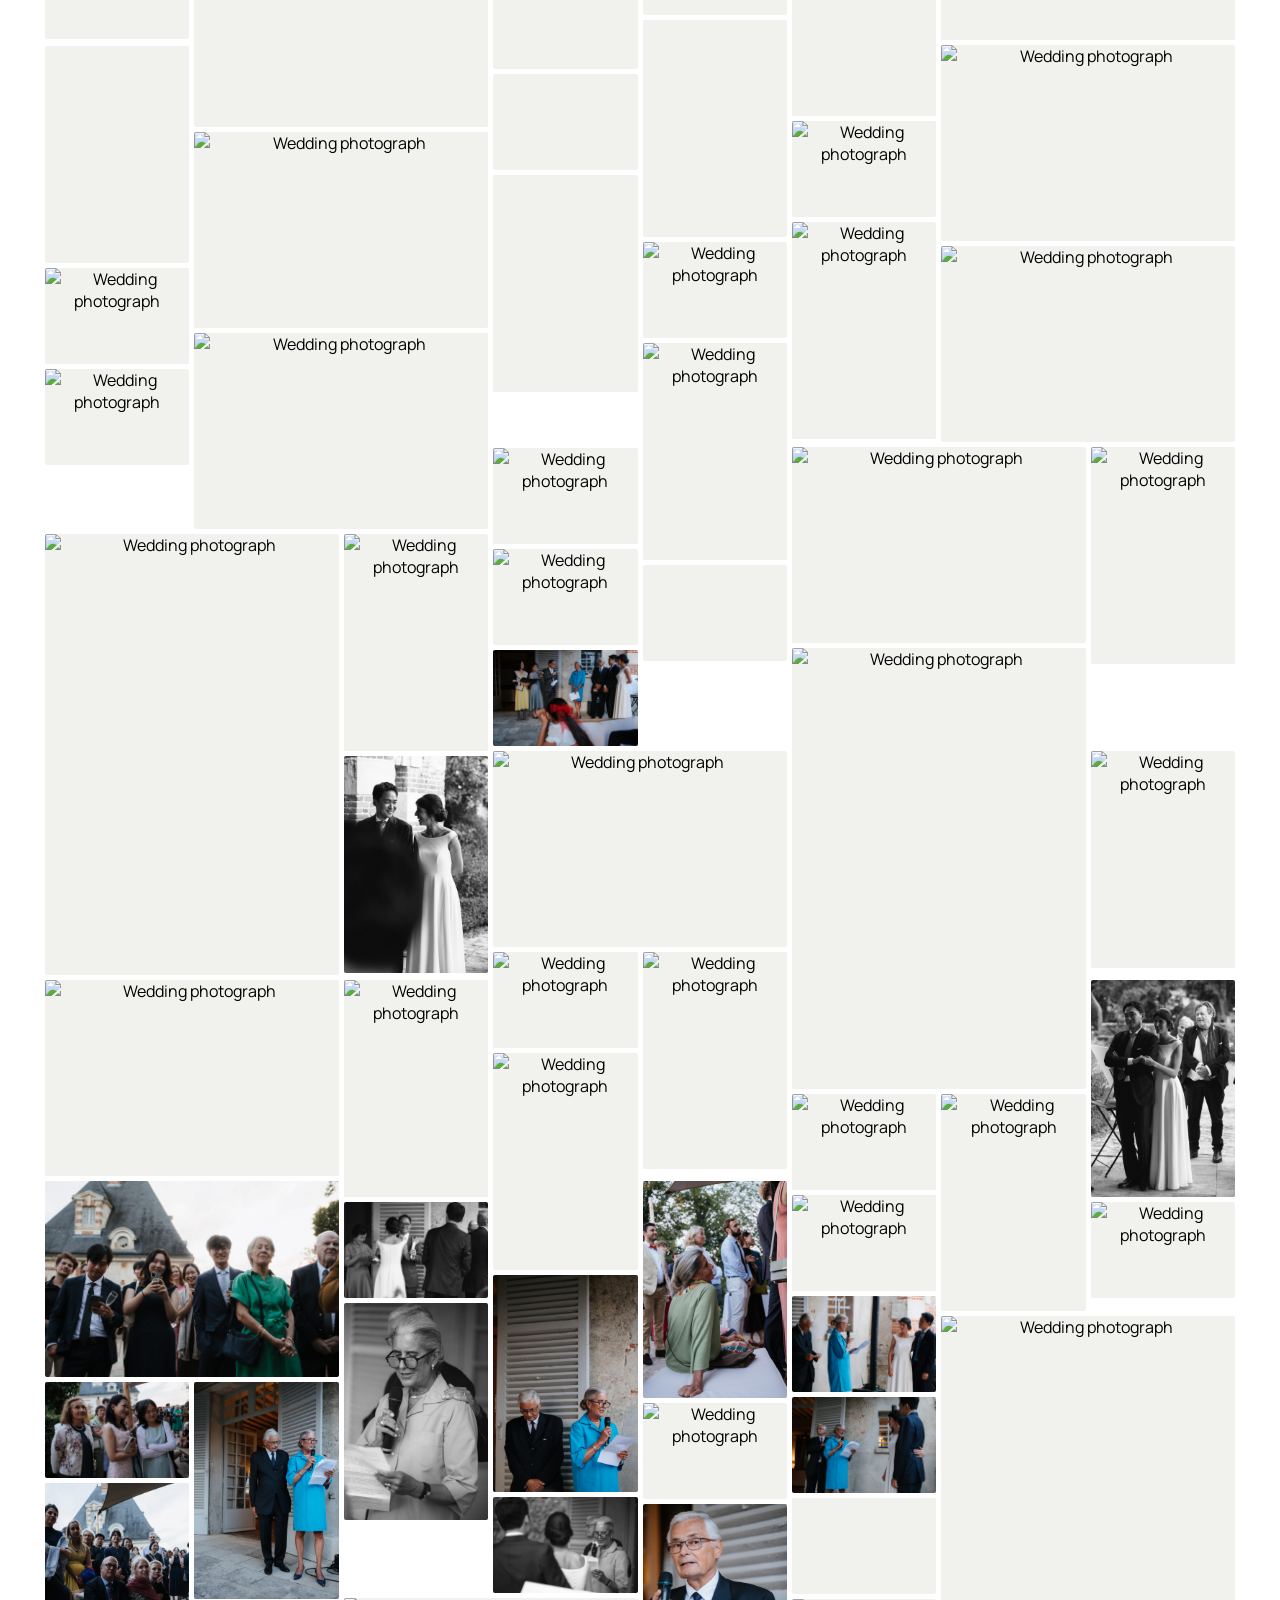
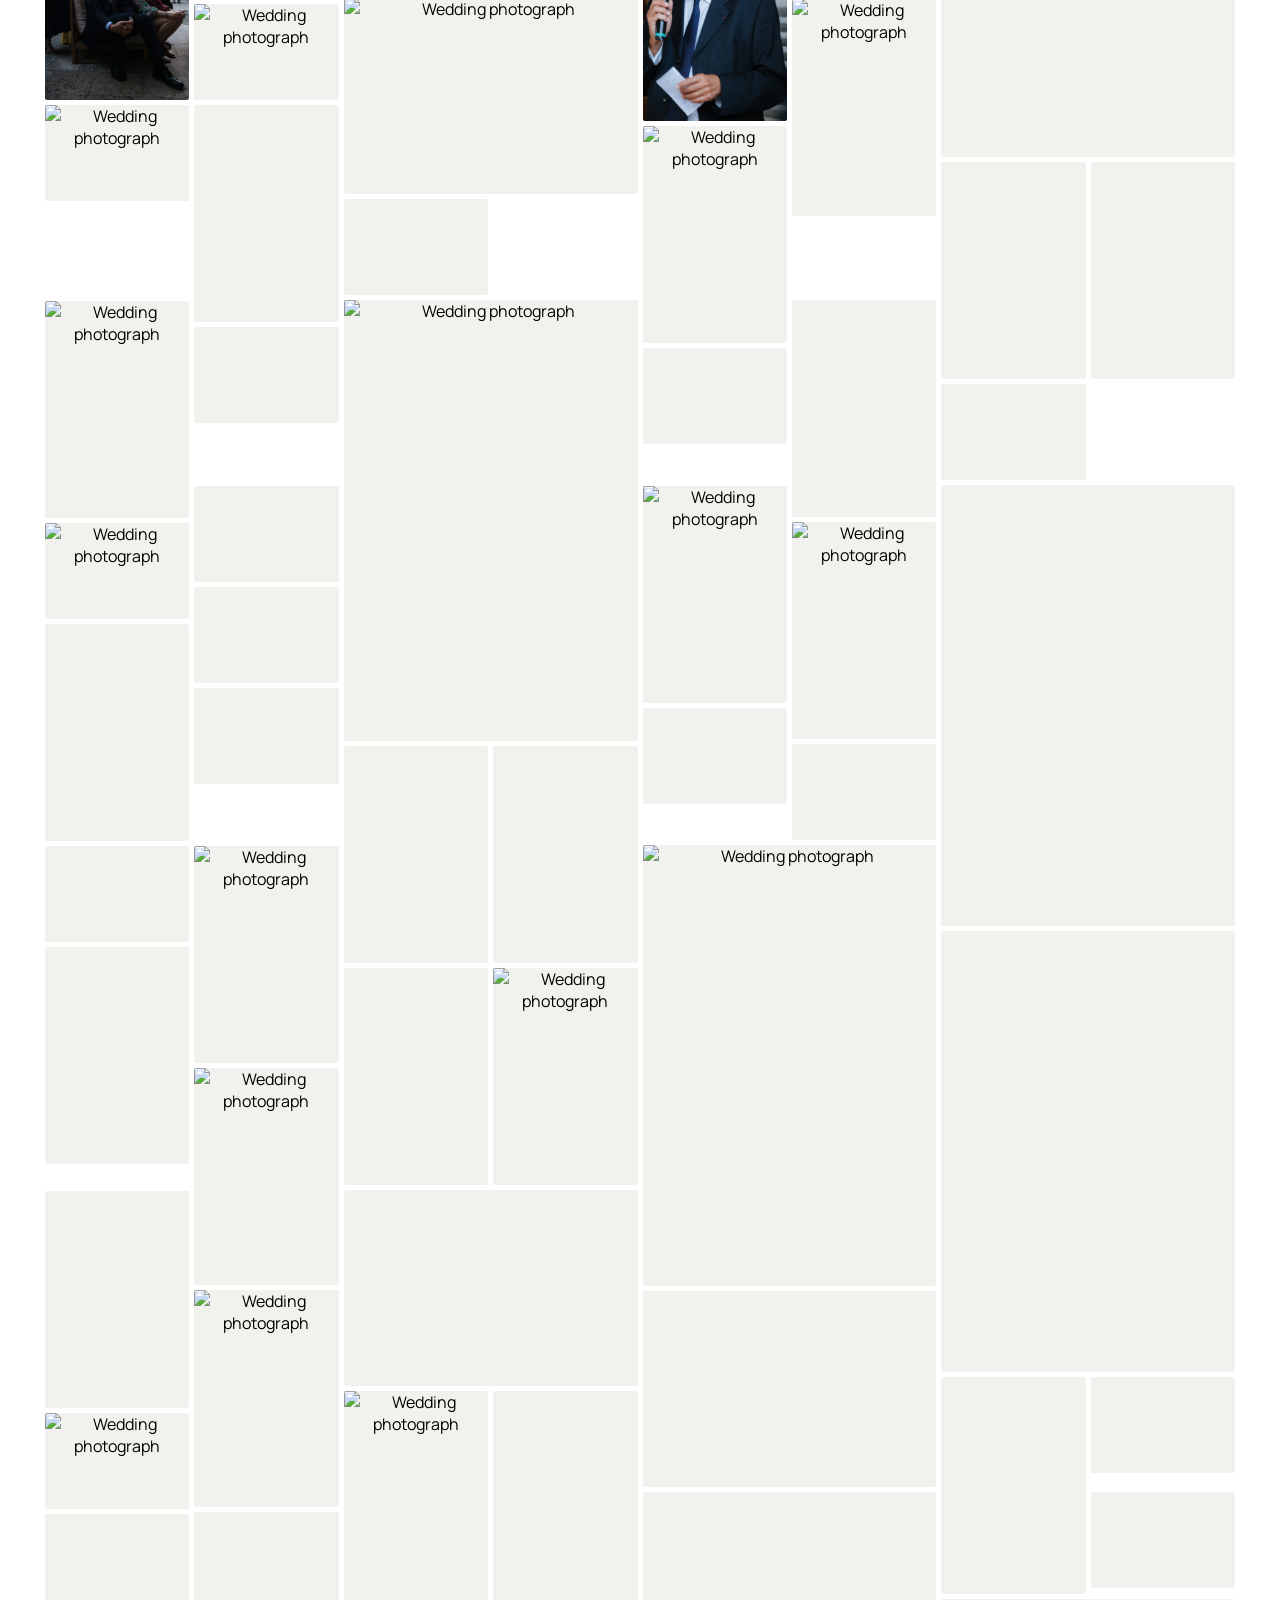
==== commit a01acac4: "update3" ====
--- a/index.html
+++ b/index.html
@@ -10,7 +10,7 @@
 <link rel="preconnect" href="https://fonts.gstatic.com" crossorigin>
 <link href="https://fonts.googleapis.com/css2?family=Italiana&family=Manrope:wght@400;500&display=swap" rel="stylesheet">
 <link rel="icon" href="data:image/svg+xml,%3Csvg xmlns='http://www.w3.org/2000/svg' viewBox='0 0 64 64'%3E%3Crect width='64' height='64' fill='white'/%3E%3Ctext x='32' y='45' text-anchor='middle' fill='%2320211f' font-family='Arial' font-size='42'%3E%26%3C/text%3E%3C/svg%3E">
-<link rel="stylesheet" href="styles.css?v=italiana-v3-20261019">
+<link rel="stylesheet" href="styles.css?v=italiana-featured-v4-20261019">
 </head>
 <body>
 <div class="site">
@@ -31,6 +31,6 @@
   <button type="button" class="next" aria-label="Next photograph">›</button>
 </dialog>
 <script src="photos.js"></script>
-<script src="app.js?v=italiana-v3-20261019"></script>
+<script src="app.js?v=italiana-featured-v4-20261019"></script>
 </body>
 </html>
--- a/styles.css
+++ b/styles.css
@@ -48,3 +48,12 @@
 /* Italiana title sized to fit phone widths with the full word and. */
 h1{font-size:clamp(42px,8.8vw,150px);line-height:1.25}
 @media(max-width:599px){h1{font-size:clamp(30px,9.2vw,55px);gap:.16em;padding:8px 0}}
+
+/* Selected photos span two columns; forward-only source order remains intact. */
+.photo.featured{grid-column:span 2}
+.photo-frame{display:block;overflow:hidden;border-radius:2px}
+.photo .photo-frame img{border-radius:0;transform:scale(1)}
+@media(hover:hover) and (pointer:fine) and (prefers-reduced-motion:no-preference){
+  .photo .photo-frame img{transition:transform 300ms ease-out}
+  .photo:hover .photo-frame img{transform:scale(1.035)}
+}
